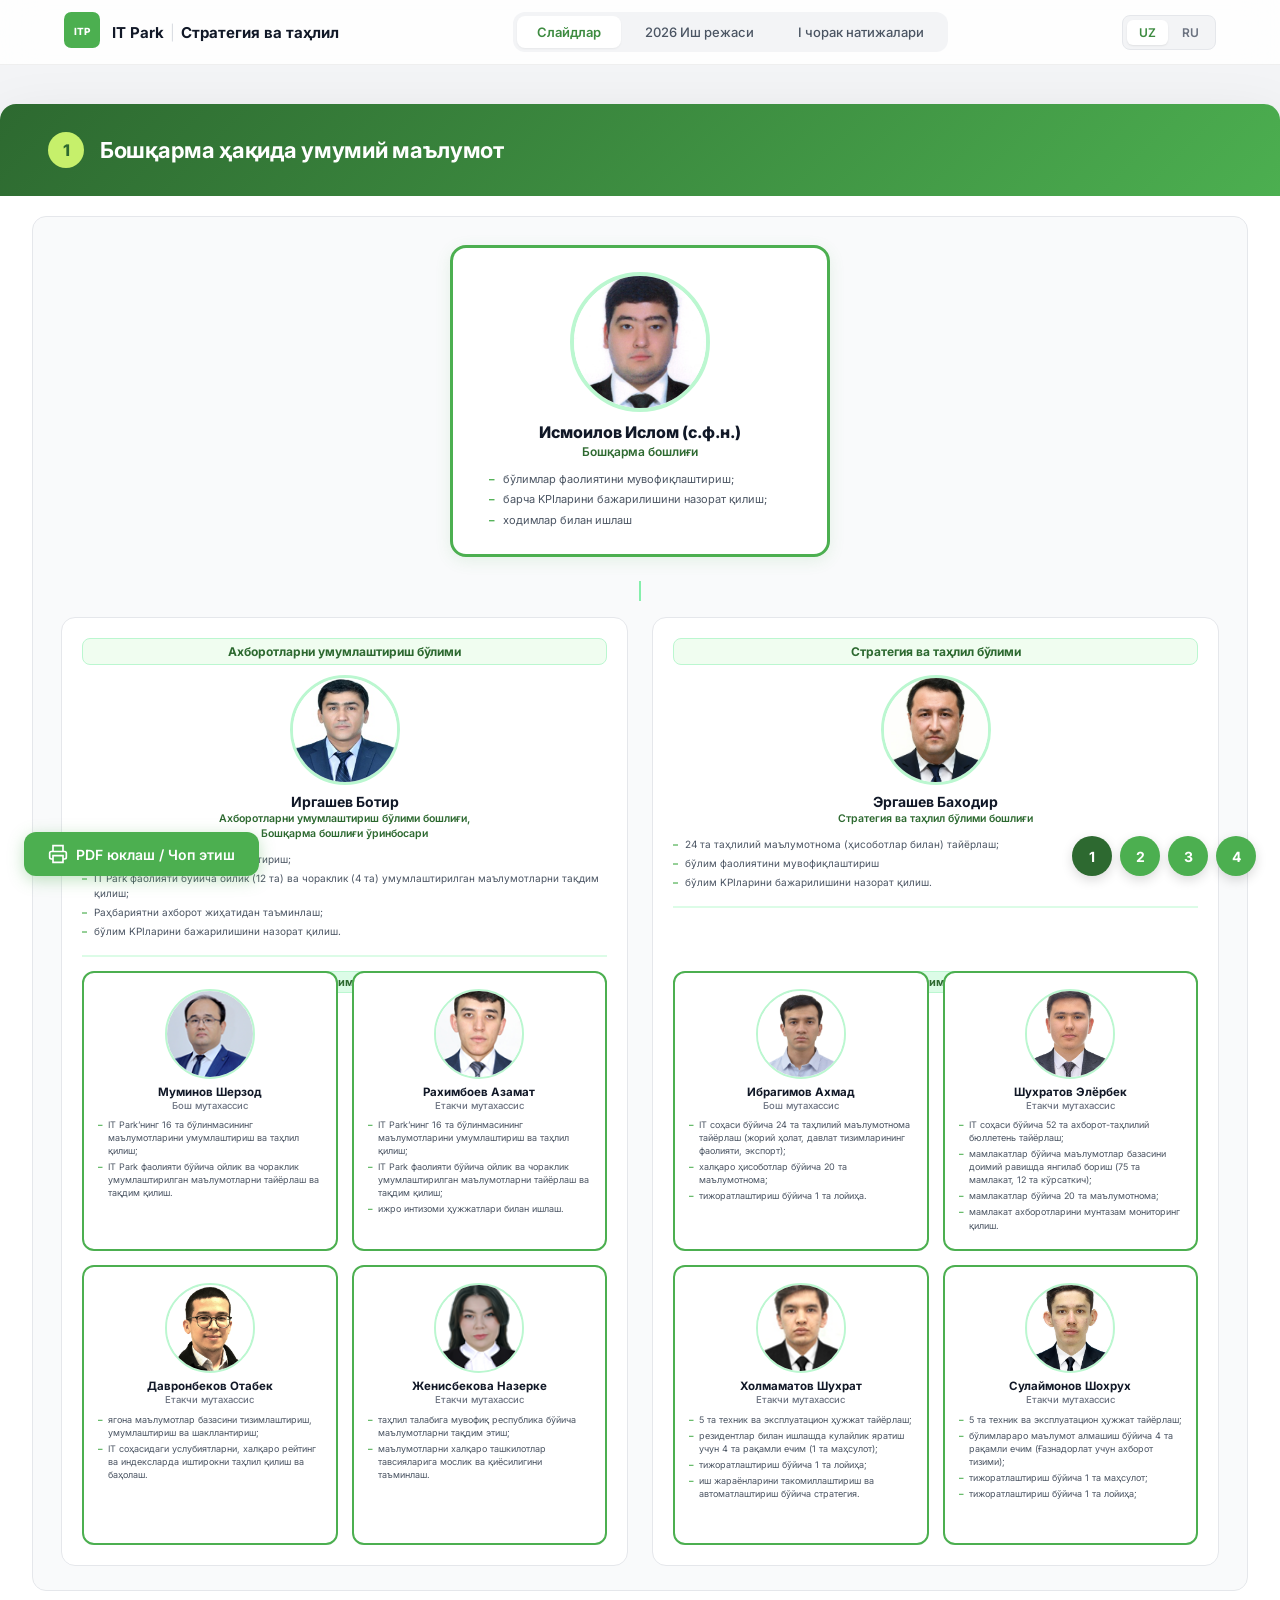
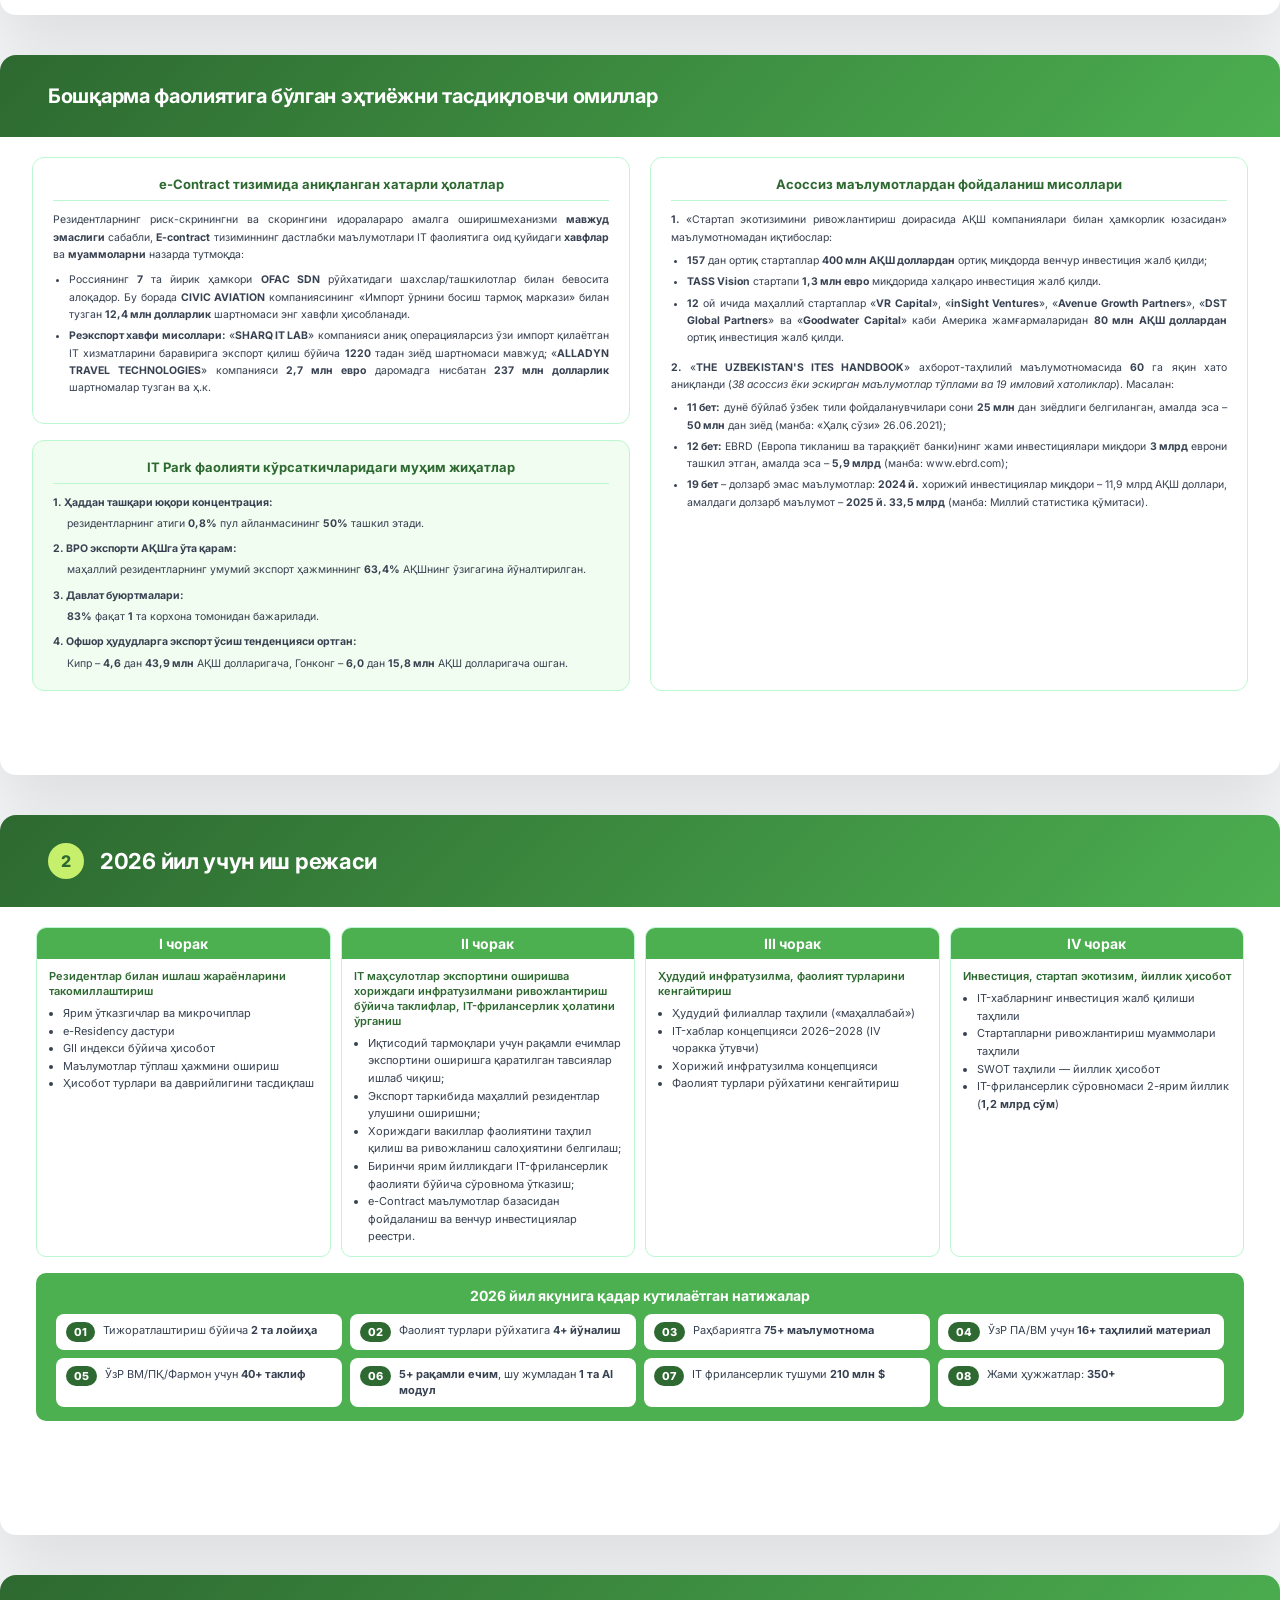
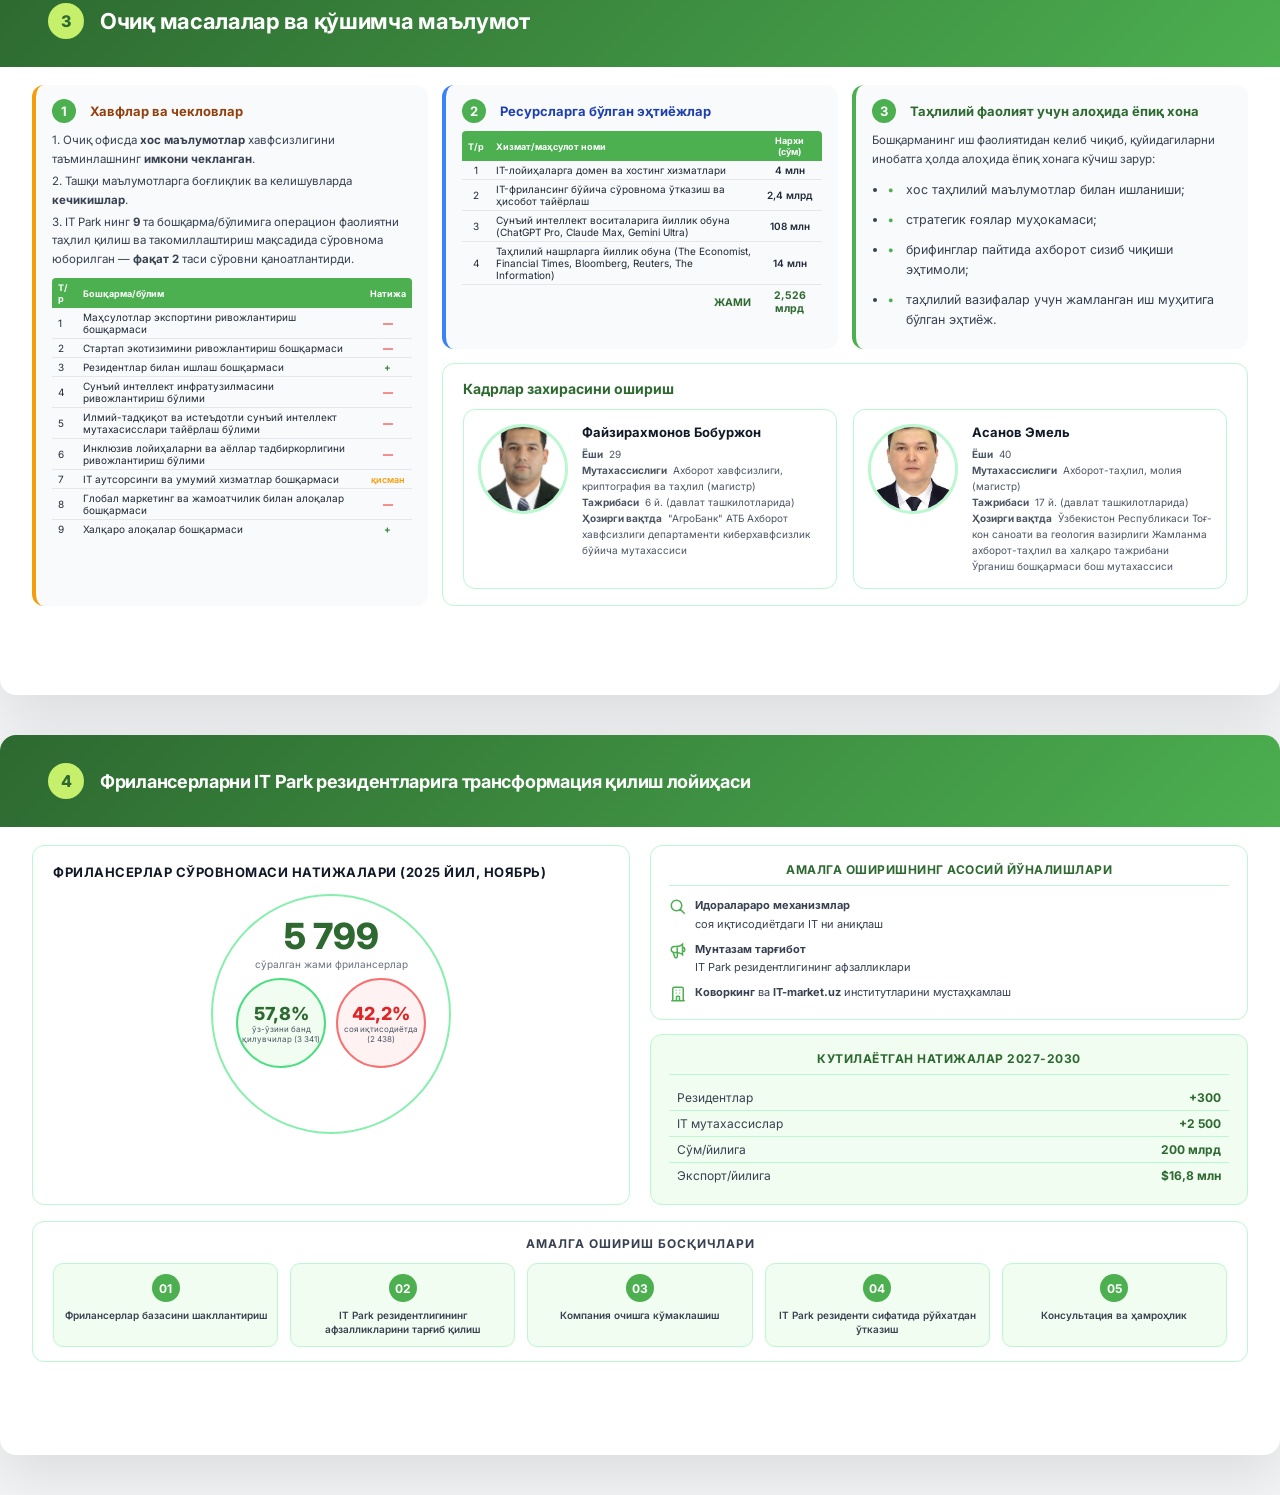
==== s7x9k2m4.html @ a95aa352 "test123" ====
<!DOCTYPE html>
<html lang="uz">
<head>
    <meta charset="UTF-8">
    <meta name="viewport" content="width=device-width, initial-scale=1.0">
    <title>Ахборотларни умумлаштириш ва таҳлил бошқармаси — Презентация 2026</title>
    <link rel="preconnect" href="https://fonts.googleapis.com">
    <link rel="preconnect" href="https://fonts.gstatic.com" crossorigin>
    <link href="https://fonts.googleapis.com/css2?family=Inter:wght@300;400;500;600;700;800;900&display=swap" rel="stylesheet">
    <style>
        *, *::before, *::after { margin: 0; padding: 0; box-sizing: border-box; }

        :root {
            --green-500: #4CAF50;
            --green-600: #3d8b40;
            --green-700: #2d6930;
            --green-50: #f0fdf0;
            --green-100: #dcfce7;
            --green-200: #bbf7d0;
            --green-300: #86efac;
            --green-400: #4ade80;
            --lime: #c6f06b;
            --white: #ffffff;
            --gray-50: #f9fafb;
            --gray-100: #f3f4f6;
            --gray-200: #e5e7eb;
            --gray-300: #d1d5db;
            --gray-400: #9ca3af;
            --gray-500: #6b7280;
            --gray-600: #4b5563;
            --gray-700: #374151;
            --gray-800: #1f2937;
            --gray-900: #111827;
        }

        /* ===== LANGUAGE TOGGLE ===== */
        body.lang-uz .lang-ru { display: none; }
        body.lang-ru .lang-uz { display: none; }

        /* ===== NAV (matching index.html) ===== */
        .nav {
            position: fixed;
            top: 0;
            left: 0;
            right: 0;
            z-index: 1000;
            background: rgba(255,255,255,0.85);
            backdrop-filter: blur(20px);
            -webkit-backdrop-filter: blur(20px);
            border-bottom: 1px solid rgba(0,0,0,0.06);
            transition: all 0.3s ease;
        }

        .nav.scrolled { box-shadow: 0 4px 6px -1px rgba(0,0,0,0.07), 0 2px 4px -2px rgba(0,0,0,0.05); }

        .nav-inner {
            max-width: 1200px;
            margin: 0 auto;
            padding: 0 24px;
            display: flex;
            align-items: center;
            justify-content: space-between;
            height: 64px;
        }

        .nav-logo {
            display: flex;
            align-items: center;
            gap: 12px;
            font-weight: 700;
            font-size: 15px;
            color: var(--gray-900);
        }

        .logo-icon svg { width: 36px; height: 36px; }

        .nav-divider {
            color: var(--gray-300);
            font-weight: 300;
            margin: 0 2px;
        }

        .nav-links {
            display: flex;
            gap: 4px;
            background: var(--gray-100);
            padding: 4px;
            border-radius: 12px;
        }

        .nav-link {
            padding: 8px 20px;
            border-radius: 8px;
            font-size: 13px;
            font-weight: 500;
            color: var(--gray-600);
            text-decoration: none;
            transition: all 0.2s ease;
            white-space: nowrap;
        }

        .nav-link:hover { color: var(--gray-900); }

        .nav-link.active {
            background: var(--white);
            color: var(--green-600);
            box-shadow: 0 1px 2px rgba(0,0,0,0.05);
            font-weight: 600;
        }

        .nav-right {
            display: flex;
            align-items: center;
            gap: 12px;
        }

        .lang-toggle {
            display: flex;
            align-items: center;
            background: var(--gray-100);
            border-radius: 8px;
            padding: 4px;
            gap: 2px;
            border: 1px solid var(--gray-200);
        }

        .lang-toggle button {
            padding: 5px 12px;
            border: none;
            border-radius: 6px;
            font-family: 'Inter', sans-serif;
            font-size: 12px;
            font-weight: 600;
            cursor: pointer;
            transition: all 0.2s ease;
            background: transparent;
            color: var(--gray-500);
        }

        .lang-toggle button.active {
            background: var(--white);
            color: var(--green-600);
            box-shadow: 0 1px 2px rgba(0,0,0,0.08);
        }

        .lang-toggle button:hover:not(.active) {
            color: var(--gray-700);
        }

        html { font-size: 16px; scroll-behavior: smooth; }

        body {
            font-family: 'Inter', -apple-system, BlinkMacSystemFont, sans-serif;
            color: var(--gray-800);
            background: var(--gray-100);
        }

        /* ===== SLIDE LAYOUT ===== */
        .slide {
            width: 1280px;
            min-height: 720px;
            margin: 40px auto;
            background: var(--white);
            border-radius: 16px;
            box-shadow: 0 20px 60px rgba(0,0,0,0.1);
            overflow: hidden;
            position: relative;
            page-break-after: always;
        }

        .slide-header {
            background: linear-gradient(135deg, var(--green-700) 0%, var(--green-500) 100%);
            padding: 28px 48px;
            display: flex;
            align-items: center;
            justify-content: space-between;
        }

        .slide-header h1 {
            color: var(--white);
            font-size: 22px;
            font-weight: 700;
            letter-spacing: -0.3px;
        }

        .slide-header .slide-badge {
            background: rgba(255,255,255,0.2);
            color: var(--white);
            padding: 6px 16px;
            border-radius: 20px;
            font-size: 13px;
            font-weight: 600;
        }

        .slide-header .slide-number {
            background: var(--lime);
            color: var(--green-700);
            width: 36px;
            height: 36px;
            border-radius: 50%;
            display: flex;
            align-items: center;
            justify-content: center;
            font-weight: 800;
            font-size: 16px;
            margin-right: 16px;
            flex-shrink: 0;
        }

        .slide-header-left {
            display: flex;
            align-items: center;
        }

        .slide-body {
            padding: 32px 48px 40px;
        }

        /* ===== SLIDE 1: ORG CHART (LIGHT BACKGROUND) ===== */
        .org-chart {
            background: var(--gray-50);
            border-radius: 14px;
            padding: 28px 28px 24px;
            border: 1px solid var(--gray-200);
        }

        .org-title {
            text-align: center;
            margin-bottom: 20px;
        }

        .org-title h2 {
            color: var(--gray-800);
            font-size: 18px;
            font-weight: 700;
            margin-bottom: 4px;
        }

        .org-title p {
            color: var(--gray-400);
            font-size: 12px;
        }

        /* Head card (top level - Исмоилов) */
        .org-head-wrapper {
            display: flex;
            justify-content: center;
            margin-bottom: 24px;
        }

        .org-card-head {
            background: var(--white);
            border: 3px solid var(--green-500);
            border-radius: 16px;
            padding: 24px 36px;
            text-align: center;
            min-width: 380px;
            box-shadow: 0 4px 16px rgba(76,175,80,0.12);
        }

        .org-card-head .org-photo {
            width: 140px;
            height: 140px;
            border-radius: 50%;
            object-fit: cover;
            border: 4px solid var(--green-200);
            margin: 0 auto 10px;
            display: block;
        }

        .org-card-head .org-name {
            font-size: 16px;
            font-weight: 800;
            color: var(--gray-900);
            margin-bottom: 2px;
        }

        .org-card-head .org-role {
            font-size: 12px;
            color: var(--green-700);
            font-weight: 600;
            margin-bottom: 8px;
            line-height: 1.4;
        }

        .org-card-head .org-duties {
            list-style: none;
            padding: 0;
            text-align: left;
        }

        .org-card-head .org-duties li {
            font-size: 11px;
            color: var(--gray-600);
            padding: 2px 0 2px 14px;
            position: relative;
            line-height: 1.5;
        }

        .org-card-head .org-duties li::before {
            content: '\2013';
            position: absolute;
            left: 0;
            color: var(--green-500);
            font-weight: 700;
        }

        /* Connector line from head to divisions */
        .org-connector {
            display: flex;
            justify-content: center;
            margin-bottom: 16px;
        }

        .org-connector-line {
            width: 2px;
            height: 20px;
            background: var(--green-300);
        }

        /* Division columns */
        .org-divisions {
            display: grid;
            grid-template-columns: 1fr 1fr;
            grid-template-rows: auto auto auto;
            column-gap: 24px;
            row-gap: 0;
        }

        .org-division {
            background: var(--white);
            border-radius: 14px;
            padding: 20px;
            border: 1px solid var(--gray-200);
            grid-row: 1 / 4;
            display: grid;
            grid-template-rows: subgrid;
            align-items: start;
        }

        /* Division head card */
        .org-div-head {
            text-align: center;
            padding-bottom: 14px;
            margin-bottom: 14px;
            border-bottom: 2px solid var(--green-100);
        }

        .org-div-head .org-photo {
            width: 110px;
            height: 110px;
            border-radius: 50%;
            object-fit: cover;
            border: 3px solid var(--green-200);
            margin: 0 auto 8px;
            display: block;
        }

        .org-div-head .org-name {
            font-size: 14px;
            font-weight: 700;
            color: var(--gray-900);
            margin-bottom: 2px;
        }

        .org-div-head .org-role {
            font-size: 10.5px;
            color: var(--green-700);
            font-weight: 600;
            margin-bottom: 8px;
            line-height: 1.4;
        }

        .org-div-head .org-duties {
            list-style: none;
            padding: 0;
            text-align: left;
        }

        .org-div-head .org-duties li {
            font-size: 10px;
            color: var(--gray-600);
            padding: 2px 0 2px 12px;
            position: relative;
            line-height: 1.5;
        }

        .org-div-head .org-duties li::before {
            content: '\2013';
            position: absolute;
            left: 0;
            color: var(--green-500);
            font-weight: 700;
        }

        /* Section divider */
        .org-section-divider {
            display: flex;
            align-items: center;
            gap: 12px;
            margin-bottom: 12px;
        }

        .org-section-divider .line {
            flex: 1;
            height: 1px;
            background: var(--gray-300);
        }

        .org-section-divider span {
            color: var(--green-700);
            font-size: 11px;
            font-weight: 700;
            white-space: nowrap;
            background: var(--green-100);
            padding: 3px 12px;
            border-radius: 6px;
            border: 1px solid var(--green-200);
        }

        /* Staff grid (2x2 under each division head) */
        .org-staff-grid {
            display: grid;
            grid-template-columns: 1fr 1fr;
            grid-auto-rows: 1fr;
            gap: 14px;
            align-self: stretch;
        }

        .org-staff-card {
            background: var(--white);
            border: 2px solid var(--green-500);
            border-radius: 12px;
            padding: 16px 14px;
            text-align: center;
            display: flex;
            flex-direction: column;
        }

        .org-staff-card .org-photo {
            width: 90px;
            height: 90px;
            border-radius: 50%;
            object-fit: cover;
            border: 2px solid var(--green-200);
            margin: 0 auto 6px;
            display: block;
        }

        .org-staff-card .org-name {
            font-size: 11.5px;
            font-weight: 700;
            color: var(--gray-900);
            margin-bottom: 1px;
        }

        .org-staff-card .org-role {
            font-size: 9.5px;
            color: var(--gray-500);
            font-weight: 500;
            margin-bottom: 6px;
        }

        .org-staff-card .org-duties {
            list-style: none;
            padding: 0;
            text-align: left;
        }

        .org-staff-card .org-duties li {
            font-size: 9px;
            color: var(--gray-600);
            padding: 1.5px 0 1.5px 10px;
            position: relative;
            line-height: 1.45;
        }

        .org-staff-card .org-duties li::before {
            content: '\2013';
            position: absolute;
            left: 0;
            color: var(--green-500);
            font-weight: 700;
        }

        /* ===== SLIDE 2: KPI ===== */
        .kpi-section-title {
            font-size: 13px;
            font-weight: 700;
            color: var(--green-700);
            text-transform: uppercase;
            letter-spacing: 0.8px;
            margin-bottom: 12px;
            padding-bottom: 6px;
            border-bottom: 2px solid var(--green-100);
        }

        .kpi-grid {
            display: grid;
            grid-template-columns: 1fr 1fr;
            gap: 16px;
            margin-bottom: 24px;
        }

        .kpi-card {
            background: var(--gray-50);
            border-radius: 10px;
            padding: 14px 18px;
            border: 1px solid var(--gray-200);
        }

        .kpi-card h4 {
            font-size: 12.5px;
            font-weight: 600;
            color: var(--gray-800);
            margin-bottom: 4px;
        }

        .kpi-card .kpi-target {
            font-size: 11.5px;
            color: var(--gray-500);
            margin-bottom: 8px;
        }

        .kpi-progress {
            display: flex;
            align-items: center;
            gap: 8px;
        }

        .kpi-bar {
            flex: 1;
            height: 6px;
            background: var(--gray-200);
            border-radius: 3px;
            overflow: hidden;
        }

        .kpi-bar-fill {
            height: 100%;
            border-radius: 3px;
            transition: width 0.6s ease;
        }

        .kpi-bar-fill.green { background: var(--green-500); }
        .kpi-bar-fill.yellow { background: #f59e0b; }
        .kpi-bar-fill.red { background: #ef4444; }

        .kpi-percent {
            font-size: 12px;
            font-weight: 700;
            min-width: 36px;
            text-align: right;
        }

        .kpi-percent.green { color: var(--green-600); }
        .kpi-percent.yellow { color: #d97706; }

        /* Projects table */
        .projects-table {
            width: 100%;
            border-collapse: collapse;
            font-size: 12px;
            margin-bottom: 24px;
        }

        .projects-table th {
            background: var(--green-500);
            color: white;
            padding: 8px 12px;
            text-align: left;
            font-weight: 600;
            font-size: 11px;
        }

        .projects-table th:first-child { border-radius: 8px 0 0 0; }
        .projects-table th:last-child { border-radius: 0 8px 0 0; }

        .projects-table td {
            padding: 8px 12px;
            border-bottom: 1px solid var(--gray-200);
            color: var(--gray-700);
            font-size: 11.5px;
        }

        .projects-table tr:nth-child(even) td {
            background: var(--gray-50);
        }

        .status-badge {
            display: inline-block;
            padding: 2px 8px;
            border-radius: 10px;
            font-size: 10px;
            font-weight: 600;
        }

        .status-badge.done { background: var(--green-100); color: var(--green-700); }
        .status-badge.progress { background: #fef3c7; color: #92400e; }
        .status-badge.planned { background: var(--gray-100); color: var(--gray-500); }

        .q1-results-grid {
            display: grid;
            grid-template-columns: 1fr 1fr;
            gap: 12px;
            margin-bottom: 20px;
        }

        .q1-result-item {
            display: flex;
            align-items: center;
            gap: 10px;
            padding: 8px 14px;
            background: var(--gray-50);
            border-radius: 8px;
            border: 1px solid var(--gray-200);
        }

        .q1-result-item .q1-num {
            font-size: 20px;
            font-weight: 800;
            color: var(--green-600);
            min-width: 40px;
        }

        .q1-result-item .q1-text {
            font-size: 11.5px;
            color: var(--gray-600);
            line-height: 1.4;
        }

        /* ===== SLIDE 3: OPEN QUESTIONS ===== */
        .issues-grid {
            display: grid;
            grid-template-columns: 1fr;
            gap: 16px;
        }

        .issue-section {
            background: var(--gray-50);
            border-radius: 12px;
            padding: 18px 22px;
            border-left: 4px solid;
        }

        .issue-section.questions { border-left-color: var(--green-500); }
        .issue-section.risks { border-left-color: #f59e0b; }
        .issue-section.needs { border-left-color: #3b82f6; }

        .issue-section h3 {
            font-size: 14px;
            font-weight: 700;
            margin-bottom: 10px;
            display: flex;
            align-items: center;
            gap: 8px;
        }

        .issue-section.questions h3 { color: var(--green-700); }
        .issue-section.risks h3 { color: #92400e; }
        .issue-section.needs h3 { color: #1e40af; }

        .issue-section ul {
            list-style: none;
            padding: 0;
        }

        .issue-section ul li {
            font-size: 12.5px;
            color: var(--gray-700);
            padding: 5px 0 5px 18px;
            position: relative;
            line-height: 1.6;
        }

        .issue-section.questions ul li::before {
            content: '\2022';
            position: absolute;
            left: 0;
            font-weight: 800;
            color: var(--green-500);
        }

        .issue-section.risks ul li::before {
            content: '!';
            position: absolute;
            left: 2px;
            font-weight: 800;
            color: #f59e0b;
        }

        .issue-section.needs ul li::before {
            content: '+';
            position: absolute;
            left: 0;
            font-weight: 800;
            color: #3b82f6;
            font-size: 14px;
        }

        .budget-breakdown {
            margin-top: 4px;
            padding-left: 12px;
            font-size: 11px;
            color: var(--gray-500);
            line-height: 1.7;
        }

        /* Print / PDF button */
        .print-btn {
            position: fixed;
            bottom: 24px;
            left: 24px;
            display: flex;
            align-items: center;
            gap: 8px;
            background: var(--green-500);
            color: white;
            border: none;
            padding: 12px 24px;
            border-radius: 12px;
            font-family: 'Inter', sans-serif;
            font-size: 14px;
            font-weight: 600;
            cursor: pointer;
            box-shadow: 0 4px 16px rgba(76,175,80,0.35);
            transition: all 0.2s;
            z-index: 100;
        }

        .print-btn:hover {
            background: var(--green-600);
            transform: translateY(-2px);
            box-shadow: 0 6px 20px rgba(76,175,80,0.4);
        }

        .print-btn svg { flex-shrink: 0; }

        /* Nav between slides */
        .slides-nav {
            position: fixed;
            bottom: 24px;
            right: 24px;
            display: flex;
            gap: 8px;
            z-index: 100;
        }

        .slides-nav a {
            width: 40px;
            height: 40px;
            background: var(--green-500);
            color: white;
            border-radius: 50%;
            display: flex;
            align-items: center;
            justify-content: center;
            text-decoration: none;
            font-weight: 700;
            font-size: 14px;
            box-shadow: 0 4px 12px rgba(0,0,0,0.15);
            transition: transform 0.2s;
        }

        .slides-nav a:hover { transform: scale(1.1); }
        .slides-nav a.active { background: var(--green-700); }

        /* Print styles */
        @media print {
            body {
                background: white;
                margin: 0;
                padding: 0;
            }

            .slide {
                box-shadow: none;
                margin: 0;
                padding: 0;
                border-radius: 0;
                page-break-after: always;
                page-break-inside: avoid;
                width: 297mm;
                min-height: 209mm;
                overflow: hidden;
            }

            .slide:last-child {
                page-break-after: auto;
            }

            .slide-header {
                padding: 20px 36px;
                -webkit-print-color-adjust: exact;
                print-color-adjust: exact;
            }

            .slide-body {
                padding: 24px 36px 28px;
            }

            .slides-nav,
            .print-btn,
            .nav,
            .lang-toggle,
            div[style*="height:64px"] {
                display: none !important;
            }

            .org-chart, .org-card-head, .org-div-head, .org-staff-card,
            .kpi-card, .kpi-bar-fill,
            .issue-section, .q1-result-item,
            .status-badge, .projects-table th,
            .projects-table tr:nth-child(even) td,
            .org-section-divider span, .org-division {
                -webkit-print-color-adjust: exact;
                print-color-adjust: exact;
            }

            .org-card-head .org-photo,
            .org-div-head .org-photo,
            .org-staff-card .org-photo {
                -webkit-print-color-adjust: exact;
                print-color-adjust: exact;
            }
        }

        @page {
            size: A4 landscape;
            margin: 0;
        }
    </style>
</head>
<body class="lang-uz">


<!-- Navigation (same as index.html) -->
<nav class="nav" id="nav">
    <div class="nav-inner">
        <div class="nav-logo">
            <div class="logo-icon">
                <svg viewBox="0 0 40 40" fill="none">
                    <rect width="40" height="40" rx="8" fill="#4CAF50"/>
                    <text x="50%" y="55%" dominant-baseline="middle" text-anchor="middle" fill="white" font-size="11" font-weight="800" font-family="Inter, sans-serif">ITP</text>
                </svg>
            </div>
            <span>IT Park <span class="nav-divider">|</span> <span class="lang-uz">Стратегия ва таҳлил</span><span class="lang-ru">Стратегия и анализ</span></span>
        </div>
        <div class="nav-links">
            <a href="slides.html" class="nav-link active"><span class="lang-uz">Слайдлар</span><span class="lang-ru">Слайды</span></a>
            <a href="index.html#plan" class="nav-link"><span class="lang-uz">2026 Иш режаси</span><span class="lang-ru">2026 Рабочий план</span></a>
            <a href="index.html#q1" class="nav-link"><span class="lang-uz">I чорак натижалари</span><span class="lang-ru">Итоги I квартала</span></a>
        </div>
        <div class="nav-right">
            <div class="lang-toggle">
                <button id="lang-uz-btn" class="active" onclick="setLang('uz')">UZ</button>
                <button id="lang-ru-btn" onclick="setLang('ru')">RU</button>
            </div>
        </div>
    </div>
</nav>

<div style="height:64px;"></div>

<!-- Print / Download PDF Button -->
<button class="print-btn" onclick="window.print()">
    <svg width="20" height="20" viewBox="0 0 24 24" fill="none" stroke="currentColor" stroke-width="2"><path d="M6 9V2h12v7M6 18H4a2 2 0 01-2-2v-5a2 2 0 012-2h16a2 2 0 012 2v5a2 2 0 01-2 2h-2M6 14h12v8H6z"/></svg>
    <span class="lang-uz">PDF юклаш / Чоп этиш</span><span class="lang-ru">Скачать PDF / Печать</span>
</button>

<!-- Slide Navigation -->
<div class="slides-nav">
    <a href="#slide1" class="active">1</a>
    <a href="#slide2">2</a>
    <a href="#slide3">3</a>
    <a href="#slide4">4</a>
</div>

<!-- ================================================================ -->
<!-- SLIDE 1: ORG CHART -->
<!-- ================================================================ -->
<div class="slide" id="slide1">
    <div class="slide-header">
        <div class="slide-header-left">
            <div class="slide-number">1</div>
            <h1><span class="lang-uz">Бошқарма ҳақида умумий маълумот</span><span class="lang-ru">Общая информация о департаменте</span></h1>
        </div>
    </div>

    <div class="slide-body" style="padding: 20px 32px 24px;">
        <div class="org-chart">
            <!-- TOP LEVEL: Исмоилов Ислом -->
            <div class="org-head-wrapper">
                <div class="org-card-head">
                    <img src="sources/islam.png" alt="Исмоилов Ислом" class="org-photo">
                    <div class="org-name"><span class="lang-uz">Исмоилов Ислом (с.ф.н.)</span><span class="lang-ru">Исмоилов Ислом (к.п.н.)</span></div>
                    <div class="org-role"><span class="lang-uz">Бошқарма бошлиғи</span><span class="lang-ru">Начальник Управления</span></div>
                    <ul class="org-duties">
                        <li><span class="lang-uz">бўлимлар фаолиятини мувофиқлаштириш;</span><span class="lang-ru">координация деятельности отделов;</span></li>
                        <li><span class="lang-uz">барча KPIларини бажарилишини назорат қилиш;</span><span class="lang-ru">контроль за исполнением всех KPI;</span></li>
                        <li><span class="lang-uz">ходимлар билан ишлаш</span><span class="lang-ru">работа с сотрудниками</span></li>
                    </ul>
                </div>
            </div>

            <!-- Connector line -->
            <div class="org-connector">
                <div class="org-connector-line"></div>
            </div>

            <!-- Two divisions side by side -->
            <div class="org-divisions">
                <!-- LEFT: Отдел свода информации -->
                <div class="org-division">
                    <div style="text-align: center; font-size: 12px; font-weight: 700; color: var(--green-700); background: var(--green-50); border: 1px solid var(--green-200); border-radius: 8px; padding: 5px 10px; margin-bottom: 10px;">
                        <span class="lang-uz">Ахборотларни умумлаштириш бўлими</span>
                        <span class="lang-ru">Отдел свода информации</span>
                    </div>
                    <!-- Division head: Ботир -->
                    <div class="org-div-head">
                        <img src="sources/botir.png" alt="Иргашев Ботир" class="org-photo">
                        <div class="org-name">Иргашев Ботир</div>
                        <div class="org-role"><span class="lang-uz">Ахборотларни умумлаштириш бўлими бошлиғи,<br>Бошқарма бошлиғи ўринбосари</span><span class="lang-ru">Начальник отдела свода информации,<br>зам. начальника Управления</span></div>
                        <ul class="org-duties">
                            <li><span class="lang-uz">бўлим фаолиятини мувофиқлаштириш;</span><span class="lang-ru">координация деятельности отдела;</span></li>
                            <li><span class="lang-uz">IT Park фаолияти бўйича ойлик (12 та) ва чораклик (4 та) умумлаштирилган маълумотларни тақдим қилиш;</span><span class="lang-ru">представление ежемесячной (12) и квартальной (4) сводной информации по деятельности IT Park;</span></li>
                            <li><span class="lang-uz">Раҳбариятни ахборот жиҳатидан таъминлаш;</span><span class="lang-ru">информационное сопровождение руководства;</span></li>
                            <li><span class="lang-uz">бўлим KPIларини бажарилишини назорат қилиш.</span><span class="lang-ru">контроль за исполнением KPI отдела.</span></li>
                        </ul>
                    </div>

                    <div class="org-section-divider">
                        <div class="line"></div>
                        <span><span class="lang-uz">Ходимлар</span><span class="lang-ru">Сотрудники</span></span>
                        <div class="line"></div>
                    </div>

                    <div class="org-staff-grid">
                        <div class="org-staff-card">
                            <img src="sources/sherzod.png" alt="Муминов Шерзод" class="org-photo">
                            <div class="org-name">Муминов Шерзод</div>
                            <div class="org-role"><span class="lang-uz">Бош мутахассис</span><span class="lang-ru">Главный специалист</span></div>
                            <ul class="org-duties">
                                <li><span class="lang-uz">IT Park’нинг 16 та бўлинмасининг маълумотларини умумлаштириш ва таҳлил қилиш;</span><span class="lang-ru">свод данных от 16 подразделений IT Park</span></li>
                                <li><span class="lang-uz">IT Park фаолияти бўйича ойлик ва чораклик умумлаштирилган маълумотларни тайёрлаш ва тақдим қилиш.</span><span class="lang-ru">ежемесячные и квартальные сводные отчёты</span></li>
                            </ul>
                        </div>
                        <div class="org-staff-card">
                            <img src="sources/azamat.png" alt="Рахимбоев Азамат" class="org-photo">
                            <div class="org-name">Рахимбоев Азамат</div>
                            <div class="org-role"><span class="lang-uz">Етакчи мутахассис</span><span class="lang-ru">Ведущий специалист</span></div>
                            <ul class="org-duties">
                                <li><span class="lang-uz">IT Park’нинг 16 та бўлинмасининг маълумотларини умумлаштириш ва таҳлил қилиш;</span><span class="lang-ru">свод данных от 16 подразделений IT Park</span></li>
                                <li><span class="lang-uz">IT Park фаолияти бўйича ойлик ва чораклик умумлаштирилган маълумотларни тайёрлаш ва тақдим қилиш;</span><span class="lang-ru">ежемесячные и квартальные сводные отчёты;</span></li>
                                <li><span class="lang-uz">ижро интизоми ҳужжатлари билан ишлаш.</span><span class="lang-ru">работа с документами исполнительной дисциплины.</span></li>
                            </ul>
                        </div>
                        <div class="org-staff-card">
                            <img src="sources/otabek.JPG" alt="Давронбеков Отабек" class="org-photo">
                            <div class="org-name">Давронбеков Отабек</div>
                            <div class="org-role"><span class="lang-uz">Етакчи мутахассис</span><span class="lang-ru">Ведущий специалист</span></div>
                            <ul class="org-duties">
                                <li><span class="lang-uz">ягона маълумотлар базасини тизимлаштириш, умумлаштириш ва шакллантириш;</span><span class="lang-ru">единый банк данных: систематизация и формирование</span></li>
                                <li><span class="lang-uz">IT соҳасидаги услубиятларни, халқаро рейтинг ва индексларда иштирокни таҳлил қилиш ва баҳолаш.</span><span class="lang-ru">международные рейтинги и индексы</span></li>
                            </ul>
                        </div>
                        <div class="org-staff-card">
                            <img src="sources/nazerke.png" alt="Женисбекова Назерке" class="org-photo">
                            <div class="org-name">Женисбекова Назерке</div>
                            <div class="org-role"><span class="lang-uz">Етакчи мутахассис</span><span class="lang-ru">Ведущий специалист</span></div>
                            <ul class="org-duties">
                                <li><span class="lang-uz">таҳлил талабига мувофиқ республика бўйича маълумотларни тақдим этиш;</span><span class="lang-ru">подборка информации РУз по требованиям анализа</span></li>
                                <li><span class="lang-uz">маълумотларни халқаро ташкилотлар тавсияларига мослик ва қиёсилигини таъминлаш.</span><span class="lang-ru">данные рекомендациям международных организаций</span></li>
                            </ul>
                        </div>
                    </div>
                </div>

                <!-- RIGHT: Отдел стратегии и анализа -->
                <div class="org-division">
                    <div style="text-align: center; font-size: 12px; font-weight: 700; color: var(--green-700); background: var(--green-50); border: 1px solid var(--green-200); border-radius: 8px; padding: 5px 10px; margin-bottom: 10px;">
                        <span class="lang-uz">Стратегия ва таҳлил бўлими</span>
                        <span class="lang-ru">Отдел стратегии и анализа</span>
                    </div>
                    <!-- Division head: Баходир -->
                    <div class="org-div-head">
                        <img src="sources/baxodir.png" alt="Эргашев Баходир" class="org-photo">
                        <div class="org-name">Эргашев Баходир</div>
                        <div class="org-role"><span class="lang-uz">Стратегия ва таҳлил бўлими бошлиғи</span><span class="lang-ru">Начальник отдела стратегии и анализа</span></div>
                        <ul class="org-duties">
                            <li><span class="lang-uz">24 та таҳлилий маълумотнома (ҳисоботлар билан) тайёрлаш;</span><span class="lang-ru">24 аналитических записки (с отчётами) подготовка</span></li>
                            <li><span class="lang-uz">бўлим фаолиятини мувофиқлаштириш</span><span class="lang-ru">координация деятельности отдела</span></li>
                            <li><span class="lang-uz">бўлим KPIларини бажарилишини назорат қилиш.</span><span class="lang-ru">контроль за исполнением KPI отдела.</span></li>
                        </ul>
                    </div>

                    <div class="org-section-divider">
                        <div class="line"></div>
                        <span><span class="lang-uz">Ходимлар</span><span class="lang-ru">Сотрудники</span></span>
                        <div class="line"></div>
                    </div>

                    <div class="org-staff-grid">
                        <div class="org-staff-card">
                            <img src="sources/axmad.JPG" alt="Ибрагимов Ахмад" class="org-photo">
                            <div class="org-name">Ибрагимов Ахмад</div>
                            <div class="org-role"><span class="lang-uz">Бош мутахассис</span><span class="lang-ru">Главный специалист</span></div>
                            <ul class="org-duties">
                                <li><span class="lang-uz">IT соҳаси бўйича 24 та таҳлилий маълумотнома тайёрлаш (жорий ҳолат, давлат тизимларининг фаолияти, экспорт);</span><span class="lang-ru">24 ИАЗ по IT (текущее состояние, деятельность гос. сектора, экспорт)</span></li>
                                <li><span class="lang-uz">халқаро ҳисоботлар бўйича 20 та маълумотнома;</span><span class="lang-ru">20 справок по межд. отчетам</span></li>
                                <li><span class="lang-uz">тижоратлаштириш бўйича 1 та лойиҳа.</span><span class="lang-ru">1 проект по коммерциализации</span></li>
                            </ul>
                        </div>
                        <div class="org-staff-card">
                            <img src="sources/elyor.JPG" alt="Шухратов Элёрбек" class="org-photo">
                            <div class="org-name">Шухратов Элёрбек</div>
                            <div class="org-role"><span class="lang-uz">Етакчи мутахассис</span><span class="lang-ru">Ведущий специалист</span></div>
                            <ul class="org-duties">
                                <li><span class="lang-uz">IT соҳаси бўйича 52 та ахборот-таҳлилий бюллетень тайёрлаш;</span><span class="lang-ru">52 подборки новостей, анализ IT сектора (бюллетень)</span></li>
                                <li><span class="lang-uz">мамлакатлар бўйича маълумотлар базасини доимий равишда янгилаб бориш (75 та мамлакат, 12 та кўрсаткич);</span><span class="lang-ru">обновление базы страновой информации (12 инд. по 75 странам)</span></li>
                                <li><span class="lang-uz">мамлакатлар бўйича 20 та маълумотнома;</span><span class="lang-ru">20 страновых справок;</span></li>
                                <li><span class="lang-uz">мамлакат ахборотларини мунтазам мониторинг қилиш.</span><span class="lang-ru">регулярный мониторинг информации по странам.</span></li>
                            </ul>
                        </div>
                        <div class="org-staff-card">
                            <img src="sources/shuxrat.png" alt="Холмаматов Шухрат" class="org-photo">
                            <div class="org-name">Холмаматов Шухрат</div>
                            <div class="org-role"><span class="lang-uz">Етакчи мутахассис</span><span class="lang-ru">Ведущий специалист</span></div>
                            <ul class="org-duties">
                                <li><span class="lang-uz">5 та техник ва эксплуатацион ҳужжат тайёрлаш;</span><span class="lang-ru">5 технических и эксплуатационных документаций</span></li>
                                <li><span class="lang-uz">резидентлар билан ишлашда кулайлик яратиш учун 4 та рақамли ечим (1 та маҳсулот);</span><span class="lang-ru">4 цифровых решения для работы с резидентами</span></li>
                                <li><span class="lang-uz">тижоратлаштириш бўйича 1 та лойиҳа;</span><span class="lang-ru">1 проект по коммерциализации;</span></li>
                                <li><span class="lang-uz">иш жараёнларини такомиллаштириш ва автоматлаштириш бўйича стратегия.</span><span class="lang-ru">стратегия цифровизации и оптимизации</span></li>
                            </ul>
                        </div>
                        <div class="org-staff-card">
                            <img src="sources/shoxrux.jpg" alt="Сулаймонов Шохрух" class="org-photo">
                            <div class="org-name">Сулаймонов Шохрух</div>
                            <div class="org-role"><span class="lang-uz">Етакчи мутахассис</span><span class="lang-ru">Ведущий специалист</span></div>
                            <ul class="org-duties">
                                <li><span class="lang-uz">5 та техник ва эксплуатацион ҳужжат тайёрлаш;</span><span class="lang-ru">5 технических и эксплуатационных документаций</span></li>
                                <li><span class="lang-uz">бўлимлараро маълумот алмашиш бўйича 4 та рақамли ечим (Ғазнадорлат учун ахборот тизими);</span><span class="lang-ru">4 цифровых решения по обмену информацией между отделами</span></li>
                                <li><span class="lang-uz">тижоратлаштириш бўйича 1 та маҳсулот;</span><span class="lang-ru">1 продукт по коммерциализации;</span></li>
                                <li><span class="lang-uz">тижоратлаштириш бўйича 1 та лойиҳа;</span><span class="lang-ru">1 проект по коммерциализации;</span></li>
                            </ul>
                        </div>
                    </div>
                </div>
            </div>
        </div>
    </div>
</div>

<!-- ================================================================ -->
<!-- SLIDE 1B: БОШҚАРМА ФАОЛИЯТИГА БЎЛГАН ЭҲТИЁЖНИ ТАСДИҚЛОВЧИ ОМИЛЛАР -->
<!-- ================================================================ -->
<div class="slide" id="slide1b">
    <div class="slide-header">
        <div class="slide-header-left">
            <h1 style="font-size: 20px; line-height: 1.3;"><span class="lang-uz">Бошқарма фаолиятига бўлган эҳтиёжни тасдиқловчи омиллар</span><span class="lang-ru">Факторы, подтверждающие необходимость деятельности Управления</span></h1>
        </div>
    </div>

    <div class="slide-body" style="padding: 20px 32px 24px;">
        <div style="display: grid; grid-template-columns: 1fr 1fr; gap: 20px; height: 100%;">

            <!-- LEFT COLUMN -->
            <div style="display: flex; flex-direction: column; gap: 16px;">

                <!-- e-Contract section -->
                <div style="background: var(--white); border: 1.5px solid var(--green-200); border-radius: 12px; padding: 18px 20px; flex: 1;">
                    <div style="font-size: 13px; font-weight: 700; color: var(--green-700); text-align: center; margin-bottom: 10px; padding-bottom: 8px; border-bottom: 1.5px solid var(--green-200);">
                        <span class="lang-uz">e-Contract тизимида аниқланган хатарли ҳолатлар</span>
                        <span class="lang-ru">Выявленные риски в системе e-Contract</span>
                    </div>
                    <div style="font-size: 10.5px; color: var(--gray-700); line-height: 1.65; text-align: justify;">
                        <p style="margin-bottom: 8px;">
                            <span class="lang-uz">Резидентларнинг риск-скринингни ва скорингини идоралараро амалга оширишмеханизми <strong>мавжуд эмаслиги</strong> сабабли, <strong>E-contract</strong> тизиминнинг дастлабки маълумотлари IT фаолиятига оид қуйидаги <strong>хавфлар</strong> ва <strong>муаммоларни</strong> назарда тутмоқда:</span>
                            <span class="lang-ru">Из-за отсутствия механизма межведомственного риск-скрининга и скоринга резидентов, первичные данные системы <strong>E-contract</strong> выявляют следующие <strong>риски</strong> и <strong>проблемы</strong>:</span>
                        </p>
                        <ul style="list-style: disc; padding-left: 16px; margin-bottom: 8px;">
                            <li style="margin-bottom: 4px;">
                                <span class="lang-uz">Россиянинг <strong>7</strong> та йирик ҳамкори <strong>OFAC SDN</strong> рўйхатидаги шахслар/ташкилотлар билан бевосита алоқадор. Бу борада <strong>CIVIC AVIATION</strong> компаниясининг «Импорт ўрнини босиш тармоқ маркази» билан тузган <strong>12,4 млн долларлик</strong> шартномаси энг хавфли ҳисобланади.</span>
                                <span class="lang-ru">7 крупных партнёров России напрямую связаны с лицами/организациями из списка <strong>OFAC SDN</strong>. Контракт <strong>CIVIC AVIATION</strong> на <strong>$12,4 млн</strong> является наиболее рискованным.</span>
                            </li>
                            <li>
                                <span class="lang-uz"><strong>Реэкспорт хавфи мисоллари:</strong> «<strong>SHARQ IT LAB</strong>» компанияси аниқ операцияларсиз ўзи импорт қилаётган IT хизматларини баравирига экспорт қилиш бўйича <strong>1220</strong> тадан зиёд шартномаси мавжуд; «<strong>ALLADYN TRAVEL TECHNOLOGIES</strong>» компанияси <strong>2,7 млн евро</strong> даромадга нисбатан <strong>237 млн долларлик</strong> шартномалар тузган ва ҳ.к.</span>
                                <span class="lang-ru"><strong>Примеры реэкспортных рисков:</strong> «<strong>SHARQ IT LAB</strong>» имеет более <strong>1220</strong> контрактов; «<strong>ALLADYN TRAVEL TECHNOLOGIES</strong>» заключила контракты на <strong>$237 млн</strong> при выручке <strong>€2,7 млн</strong>.</span>
                            </li>
                        </ul>
                    </div>
                </div>

                <!-- IT Park фаолияти кўрсаткичлари section -->
                <div style="background: var(--green-50); border: 1.5px solid var(--green-200); border-radius: 12px; padding: 18px 20px;">
                    <div style="font-size: 13px; font-weight: 700; color: var(--green-700); text-align: center; margin-bottom: 10px; padding-bottom: 8px; border-bottom: 1.5px solid var(--green-200);">
                        <span class="lang-uz">IT Park фаолияти кўрсаткичларидаги муҳим жиҳатлар</span>
                        <span class="lang-ru">Важные аспекты показателей деятельности IT Park</span>
                    </div>
                    <div style="font-size: 10.5px; color: var(--gray-700); line-height: 1.65;">
                        <p style="margin-bottom: 4px;"><span class="lang-uz"><strong>1. Ҳаддан ташқари юқори концентрация:</strong></span><span class="lang-ru"><strong>1. Чрезмерная концентрация:</strong></span></p>
                        <p style="margin-bottom: 8px; padding-left: 14px;"><span class="lang-uz">резидентларнинг атиги <strong>0,8%</strong> пул айланмасининг <strong>50%</strong> ташкил этади.</span><span class="lang-ru">всего <strong>0,8%</strong> резидентов составляют <strong>50%</strong> оборота.</span></p>

                        <p style="margin-bottom: 4px;"><span class="lang-uz"><strong>2. ВРО экспорти АҚШга ўта қарам:</strong></span><span class="lang-ru"><strong>2. Экспорт ВРО чрезмерно зависим от США:</strong></span></p>
                        <p style="margin-bottom: 8px; padding-left: 14px;"><span class="lang-uz">маҳаллий резидентларнинг умумий экспорт ҳажминнинг <strong>63,4%</strong> АҚШнинг ўзигагина йўналтирилган.</span><span class="lang-ru"><strong>63,4%</strong> общего экспорта направлено только в США.</span></p>

                        <p style="margin-bottom: 4px;"><span class="lang-uz"><strong>3. Давлат буюртмалари:</strong></span><span class="lang-ru"><strong>3. Госзаказы:</strong></span></p>
                        <p style="margin-bottom: 8px; padding-left: 14px;"><span class="lang-uz"><strong>83%</strong> фақат <strong>1</strong> та корхона томонидан бажарилади.</span><span class="lang-ru"><strong>83%</strong> выполняется только <strong>1</strong> предприятием.</span></p>

                        <p style="margin-bottom: 4px;"><span class="lang-uz"><strong>4. Офшор ҳудудларга экспорт ўсиш тенденцияси ортган:</strong></span><span class="lang-ru"><strong>4. Рост экспорта в офшорные зоны:</strong></span></p>
                        <p style="padding-left: 14px;"><span class="lang-uz">Кипр – <strong>4,6</strong> дан <strong>43,9 млн</strong> АҚШ долларигача, Гонконг – <strong>6,0</strong> дан <strong>15,8 млн</strong> АҚШ долларигача ошган.</span><span class="lang-ru">Кипр — с <strong>4,6</strong> до <strong>$43,9 млн</strong>, Гонконг — с <strong>6,0</strong> до <strong>$15,8 млн</strong>.</span></p>
                    </div>
                </div>
            </div>

            <!-- RIGHT COLUMN -->
            <div style="background: var(--white); border: 1.5px solid var(--green-200); border-radius: 12px; padding: 18px 20px;">
                <div style="font-size: 13px; font-weight: 700; color: var(--green-700); text-align: center; margin-bottom: 10px; padding-bottom: 8px; border-bottom: 1.5px solid var(--green-200);">
                    <span class="lang-uz">Асоссиз маълумотлардан фойдаланиш мисоллари</span>
                    <span class="lang-ru">Примеры использования необоснованных данных</span>
                </div>
                <div style="font-size: 10.5px; color: var(--gray-700); line-height: 1.65; text-align: justify;">

                    <p style="margin-bottom: 6px;"><strong>1.</strong> <span class="lang-uz">«Стартап экотизимини ривожлантириш доирасида АҚШ компаниялари билан ҳамкорлик юзасидан» маълумотномадан иқтибослар:</span><span class="lang-ru">Цитаты из справки «О сотрудничестве с компаниями США в рамках развития стартап-экосистемы»:</span></p>
                    <ul style="list-style: disc; padding-left: 16px; margin-bottom: 12px;">
                        <li style="margin-bottom: 4px;"><span class="lang-uz"><strong>157</strong> дан ортиқ стартаплар <strong>400 млн АҚШ доллардан</strong> ортиқ миқдорда венчур инвестиция жалб қилди;</span><span class="lang-ru">более <strong>157</strong> стартапов привлекли более <strong>$400 млн</strong> венчурных инвестиций;</span></li>
                        <li style="margin-bottom: 4px;"><span class="lang-uz"><strong>TASS Vision</strong> стартапи <strong>1,3 млн евро</strong> миқдорида халқаро инвестиция жалб қилди.</span><span class="lang-ru">стартап <strong>TASS Vision</strong> привлёк <strong>€1,3 млн</strong> международных инвестиций.</span></li>
                        <li><span class="lang-uz"><strong>12</strong> ой ичида маҳаллий стартаплар «<strong>VR Capital</strong>», «<strong>inSight Ventures</strong>», «<strong>Avenue Growth Partners</strong>», «<strong>DST Global Partners</strong>» ва «<strong>Goodwater Capital</strong>» каби Америка жамғармаларидан <strong>80 млн АҚШ доллардан</strong> ортиқ инвестиция жалб қилди.</span><span class="lang-ru">За <strong>12</strong> месяцев стартапы привлекли более <strong>$80 млн</strong> от американских фондов.</span></li>
                    </ul>

                    <p style="margin-bottom: 6px;"><strong>2.</strong> <span class="lang-uz">«<strong>THE UZBEKISTAN'S ITES HANDBOOK</strong>» ахборот-таҳлилий маълумотномасида <strong>60</strong> га яқин хато аниқланди (<em>38 асоссиз ёки эскирган маълумотлар тўплами ва 19 имловий хатоликлар</em>). Масалан:</span><span class="lang-ru">В справке «<strong>THE UZBEKISTAN'S ITES HANDBOOK</strong>» выявлено около <strong>60</strong> ошибок (<em>38 необоснованных или устаревших данных и 19 орфографических ошибок</em>). Например:</span></p>
                    <ul style="list-style: disc; padding-left: 16px;">
                        <li style="margin-bottom: 4px;"><span class="lang-uz"><strong>11 бет:</strong> дунё бўйлаб ўзбек тили фойдаланувчилари сони <strong>25 млн</strong> дан зиёдлиги белгиланган, амалда эса – <strong>50 млн</strong> дан зиёд (манба: «Ҳалқ сўзи» 26.06.2021);</span><span class="lang-ru"><strong>стр. 11:</strong> указано <strong>25 млн</strong> пользователей узбекского языка, фактически — более <strong>50 млн</strong>;</span></li>
                        <li style="margin-bottom: 4px;"><span class="lang-uz"><strong>12 бет:</strong> EBRD (Европа тикланиш ва тараққиёт банки)нинг жами инвестициялари миқдори <strong>3 млрд</strong> еврони ташкил этган, амалда эса – <strong>5,9 млрд</strong> (манба: www.ebrd.com);</span><span class="lang-ru"><strong>стр. 12:</strong> указано <strong>€3 млрд</strong> инвестиций EBRD, фактически — <strong>€5,9 млрд</strong>;</span></li>
                        <li><span class="lang-uz"><strong>19 бет</strong> – долзарб эмас маълумотлар: <strong>2024 й.</strong> хорижий инвестициялар миқдори – 11,9 млрд АҚШ доллари, амалдаги долзарб маълумот – <strong>2025 й. 33,5 млрд</strong> (манба: Миллий статистика қўмитаси).</span><span class="lang-ru"><strong>стр. 19</strong> — устаревшие данные: ПИИ в <strong>2024 г.</strong> — $11,9 млрд, актуальные данные — <strong>$33,5 млрд в 2025 г.</strong> (источник: Национальный комитет статистики).</span></li>
                    </ul>
                </div>
            </div>
        </div>
    </div>
</div>

<!-- ================================================================ -->
<!-- SLIDE 2: 2026 ЙИЛ ИШ РЕЖАСИ -->
<!-- ================================================================ -->
<div class="slide" id="slide2">
    <div class="slide-header">
        <div class="slide-header-left">
            <div class="slide-number">2</div>
            <h1><span class="lang-uz">2026 йил учун иш режаси</span><span class="lang-ru">Рабочий план на 2026 год</span></h1>
        </div>
    </div>

    <div class="slide-body" style="padding: 20px 36px 24px;">

        <!-- QUARTERLY PLAN: 4 columns -->
        <div style="display: grid; grid-template-columns: repeat(4, 1fr); gap: 10px; margin-bottom: 16px;">
            <!-- Q1 -->
            <div style="border: 1.5px solid var(--green-200); border-radius: 10px; overflow: hidden;">
                <div style="background: var(--green-500); color: white; text-align: center; padding: 7px 10px; font-size: 14px; font-weight: 700;">
                    <span class="lang-uz">I чорак</span><span class="lang-ru">I квартал</span>
                </div>
                <div style="padding: 10px 12px; font-size: 11.5px; color: var(--gray-700); line-height: 1.6;">
                    <div style="font-size: 11px; font-weight: 600; color: var(--green-700); margin-bottom: 6px; line-height: 1.35;">
                        <span class="lang-uz">Резидентлар билан ишлаш жараёнларини такомиллаштириш</span>
                        <span class="lang-ru">Совершенствование процессов работы с резидентами</span>
                    </div>
                    <ul style="list-style: disc; padding-left: 14px; font-size: 11px;">
                        <li><span class="lang-uz">Ярим ўтказгичлар ва микрочиплар</span><span class="lang-ru">Полупроводники и микрочипы</span></li>
                        <li><span class="lang-uz">e-Residency дастури</span><span class="lang-ru">Программа e-Residency</span></li>
                        <li><span class="lang-uz">GII индекси бўйича ҳисобот</span><span class="lang-ru">Отчёт по индексу GII</span></li>
                        <li><span class="lang-uz">Маълумотлар тўплаш ҳажмини ошириш</span><span class="lang-ru">Увеличение объёма сбора данных</span></li>
                        <li><span class="lang-uz">Ҳисобот турлари ва даврийлигини тасдиқлаш</span><span class="lang-ru">Утверждение типов и периодичности отчётов</span></li>
                    </ul>
                </div>
            </div>
            <!-- Q2 -->
            <div style="border: 1.5px solid var(--green-200); border-radius: 10px; overflow: hidden;">
                <div style="background: var(--green-500); color: white; text-align: center; padding: 7px 10px; font-size: 14px; font-weight: 700;">
                    <span class="lang-uz">II чорак</span><span class="lang-ru">II квартал</span>
                </div>
                <div style="padding: 10px 12px; font-size: 11.5px; color: var(--gray-700); line-height: 1.6;">
                    <div style="font-size: 11px; font-weight: 600; color: var(--green-700); margin-bottom: 6px; line-height: 1.35;">
                        <span class="lang-uz">IT маҳсулотлар экспортини оширишва хориждаги инфратузилмани ривожлантириш бўйича таклифлар, IT-фрилансерлик ҳолатини ўрганиш</span>
                        <span class="lang-ru">Предложения по увеличению экспорта IT-продуктов и развитию зарубежной инфраструктуры, изучение IT-фриланса</span>
                    </div>
                    <ul style="list-style: disc; padding-left: 14px; font-size: 11px;">
                        <li><span class="lang-uz">Иқтисодий тармоқлари учун рақамли ечимлар экспортини оширишга қаратилган тавсиялар ишлаб чиқиш;</span><span class="lang-ru">Разработка рекомендаций по увеличению экспорта цифровых решений для экономических отраслей;</span></li>
                        <li><span class="lang-uz">Экспорт таркибида маҳаллий резидентлар улушини оширишни;</span><span class="lang-ru">Увеличение доли местных резидентов в экспорте;</span></li>
                        <li><span class="lang-uz">Хориждаги вакиллар фаолиятини таҳлил қилиш ва ривожланиш салоҳиятини белгилаш;</span><span class="lang-ru">Анализ деятельности зарубежных представителей и определение потенциала развития;</span></li>
                        <li><span class="lang-uz">Биринчи ярим йилликдаги IT-фрилансерлик фаолияти бўйича сўровнома ўтказиш;</span><span class="lang-ru">Проведение опроса по IT-фрилансингу за первое полугодие;</span></li>
                        <li><span class="lang-uz">e-Contract маълумотлар базасидан фойдаланиш ва венчур инвестициялар реестри.</span><span class="lang-ru">Использование базы данных e-Contract и реестр венчурных инвестиций.</span></li>
                    </ul>
                </div>
            </div>
            <!-- Q3 -->
            <div style="border: 1.5px solid var(--green-200); border-radius: 10px; overflow: hidden;">
                <div style="background: var(--green-500); color: white; text-align: center; padding: 7px 10px; font-size: 14px; font-weight: 700;">
                    <span class="lang-uz">III чорак</span><span class="lang-ru">III квартал</span>
                </div>
                <div style="padding: 10px 12px; font-size: 11.5px; color: var(--gray-700); line-height: 1.6;">
                    <div style="font-size: 11px; font-weight: 600; color: var(--green-700); margin-bottom: 6px; line-height: 1.35;">
                        <span class="lang-uz">Ҳудудий инфратузилма, фаолият турларини кенгайтириш</span>
                        <span class="lang-ru">Региональная инфраструктура, расширение видов деятельности</span>
                    </div>
                    <ul style="list-style: disc; padding-left: 14px; font-size: 11px;">
                        <li><span class="lang-uz">Ҳудудий филиаллар таҳлили («маҳаллабай»)</span><span class="lang-ru">Анализ региональных филиалов («махаллабай»)</span></li>
                        <li><span class="lang-uz">IT-хаблар концепцияси 2026–2028 (IV чоракка ўтувчи)</span><span class="lang-ru">Концепция IT-хабов 2026–2028 (переходящий в IV кв.)</span></li>
                        <li><span class="lang-uz">Хорижий инфратузилма концепцияси</span><span class="lang-ru">Концепция зарубежной инфраструктуры</span></li>
                        <li><span class="lang-uz">Фаолият турлари рўйхатини кенгайтириш</span><span class="lang-ru">Расширение перечня видов деятельности</span></li>
                    </ul>
                </div>
            </div>
            <!-- Q4 -->
            <div style="border: 1.5px solid var(--green-200); border-radius: 10px; overflow: hidden;">
                <div style="background: var(--green-500); color: white; text-align: center; padding: 7px 10px; font-size: 14px; font-weight: 700;">
                    <span class="lang-uz">IV чорак</span><span class="lang-ru">IV квартал</span>
                </div>
                <div style="padding: 10px 12px; font-size: 11.5px; color: var(--gray-700); line-height: 1.6;">
                    <div style="font-size: 11px; font-weight: 600; color: var(--green-700); margin-bottom: 6px; line-height: 1.35;">
                        <span class="lang-uz">Инвестиция, стартап экотизим, йиллик ҳисобот</span>
                        <span class="lang-ru">Инвестиции, стартап-экосистема, годовой отчёт</span>
                    </div>
                    <ul style="list-style: disc; padding-left: 14px; font-size: 11px;">
                        <li><span class="lang-uz">IT-хабларнинг инвестиция жалб қилиши таҳлили</span><span class="lang-ru">Анализ привлечения инвестиций IT-хабами</span></li>
                        <li><span class="lang-uz">Стартапларни ривожлантириш муаммолари таҳлили</span><span class="lang-ru">Анализ проблем развития стартапов</span></li>
                        <li><span class="lang-uz">SWOT таҳлили — йиллик ҳисобот</span><span class="lang-ru">SWOT-анализ — годовой отчёт</span></li>
                        <li><span class="lang-uz">IT-фрилансерлик сўровномаси 2-ярим йиллик (<strong>1,2 млрд сўм</strong>)</span><span class="lang-ru">Опрос по IT-фрилансингу 2-е полугодие (<strong>1,2 млрд сум</strong>)</span></li>
                    </ul>
                </div>
            </div>
        </div>

        <!-- EXPECTED RESULTS -->
        <div style="background: var(--green-500); border-radius: 10px; padding: 14px 20px;">
            <div style="font-size: 14px; font-weight: 700; color: white; text-align: center; margin-bottom: 10px;">
                <span class="lang-uz">2026 йил якунига қадар кутилаётган натижалар</span>
                <span class="lang-ru">Ожидаемые результаты к концу 2026 года</span>
            </div>
            <div style="display: grid; grid-template-columns: repeat(4, 1fr); gap: 8px;">
                <div style="background: white; border-radius: 8px; padding: 8px 10px; display: flex; align-items: flex-start; gap: 8px;">
                    <span style="background: var(--green-700); color: white; font-size: 11px; font-weight: 800; padding: 3px 8px; border-radius: 10px; flex-shrink: 0;">01</span>
                    <span style="font-size: 11px; color: var(--gray-700); line-height: 1.5;">
                        <span class="lang-uz">Тижоратлаштириш бўйича <strong>2 та лойиҳа</strong></span>
                        <span class="lang-ru">Коммерциализация: <strong>2 проекта</strong></span>
                    </span>
                </div>
                <div style="background: white; border-radius: 8px; padding: 8px 10px; display: flex; align-items: flex-start; gap: 8px;">
                    <span style="background: var(--green-700); color: white; font-size: 11px; font-weight: 800; padding: 3px 8px; border-radius: 10px; flex-shrink: 0;">02</span>
                    <span style="font-size: 11px; color: var(--gray-700); line-height: 1.5;">
                        <span class="lang-uz">Фаолият турлари рўйхатига <strong>4+ йўналиш</strong></span>
                        <span class="lang-ru">В перечень видов деятельности <strong>4+ направления</strong></span>
                    </span>
                </div>
                <div style="background: white; border-radius: 8px; padding: 8px 10px; display: flex; align-items: flex-start; gap: 8px;">
                    <span style="background: var(--green-700); color: white; font-size: 11px; font-weight: 800; padding: 3px 8px; border-radius: 10px; flex-shrink: 0;">03</span>
                    <span style="font-size: 11px; color: var(--gray-700); line-height: 1.5;">
                        <span class="lang-uz">Раҳбариятга <strong>75+ маълумотнома</strong></span>
                        <span class="lang-ru">Руководству <strong>75+ справок</strong></span>
                    </span>
                </div>
                <div style="background: white; border-radius: 8px; padding: 8px 10px; display: flex; align-items: flex-start; gap: 8px;">
                    <span style="background: var(--green-700); color: white; font-size: 11px; font-weight: 800; padding: 3px 8px; border-radius: 10px; flex-shrink: 0;">04</span>
                    <span style="font-size: 11px; color: var(--gray-700); line-height: 1.5;">
                        <span class="lang-uz">ЎзР ПА/ВМ учун <strong>16+ таҳлилий материал</strong></span>
                        <span class="lang-ru">Для ПА/КМ РУз <strong>16+ аналитических материалов</strong></span>
                    </span>
                </div>
                <div style="background: white; border-radius: 8px; padding: 8px 10px; display: flex; align-items: flex-start; gap: 8px;">
                    <span style="background: var(--green-700); color: white; font-size: 11px; font-weight: 800; padding: 3px 8px; border-radius: 10px; flex-shrink: 0;">05</span>
                    <span style="font-size: 11px; color: var(--gray-700); line-height: 1.5;">
                        <span class="lang-uz">ЎзР ВМ/ПҚ/Фармон учун <strong>40+ таклиф</strong></span>
                        <span class="lang-ru">Для КМ/ПП/Указов РУз <strong>40+ предложений</strong></span>
                    </span>
                </div>
                <div style="background: white; border-radius: 8px; padding: 8px 10px; display: flex; align-items: flex-start; gap: 8px;">
                    <span style="background: var(--green-700); color: white; font-size: 11px; font-weight: 800; padding: 3px 8px; border-radius: 10px; flex-shrink: 0;">06</span>
                    <span style="font-size: 11px; color: var(--gray-700); line-height: 1.5;">
                        <span class="lang-uz"><strong>5+ рақамли ечим</strong>, шу жумладан <strong>1 та AI модул</strong></span>
                        <span class="lang-ru"><strong>5+ цифровых решений</strong>, включая <strong>1 AI-модуль</strong></span>
                    </span>
                </div>
                <div style="background: white; border-radius: 8px; padding: 8px 10px; display: flex; align-items: flex-start; gap: 8px;">
                    <span style="background: var(--green-700); color: white; font-size: 11px; font-weight: 800; padding: 3px 8px; border-radius: 10px; flex-shrink: 0;">07</span>
                    <span style="font-size: 11px; color: var(--gray-700); line-height: 1.5;">
                        <span class="lang-uz">IT фрилансерлик тушуми <strong>210 млн $</strong></span>
                        <span class="lang-ru">Выручка IT-фриланса <strong>210 млн $</strong></span>
                    </span>
                </div>
                <div style="background: white; border-radius: 8px; padding: 8px 10px; display: flex; align-items: flex-start; gap: 8px;">
                    <span style="background: var(--green-700); color: white; font-size: 11px; font-weight: 800; padding: 3px 8px; border-radius: 10px; flex-shrink: 0;">08</span>
                    <span style="font-size: 11px; color: var(--gray-700); line-height: 1.5;">
                        <span class="lang-uz">Жами ҳужжатлар: <strong>350+</strong></span>
                        <span class="lang-ru">Всего документов: <strong>350+</strong></span>
                    </span>
                </div>
            </div>
        </div>

    </div>
</div>

<!-- ================================================================ -->
<!-- SLIDE 3: ОТКРЫТЫЕ ВОПРОСЫ -->
<!-- ================================================================ -->
<div class="slide" id="slide3">
    <div class="slide-header">
        <div class="slide-header-left">
            <div class="slide-number">3</div>
            <h1><span class="lang-uz">Очиқ масалалар ва қўшимча маълумот</span><span class="lang-ru">Открытые вопросы и дополнительная информация</span></h1>
        </div>
    </div>

    <div class="slide-body" style="padding: 18px 32px 24px;">
        <div style="display: grid; grid-template-columns: 1fr 1fr 1fr; grid-template-rows: auto 1fr; gap: 14px;">

            <!-- COL 1: Хавфлар ва чекловлар (spans both rows) -->
            <div class="issue-section risks" style="padding: 14px 16px; grid-row: 1 / 3;">
                <h3 style="font-size: 13px; margin-bottom: 8px;">
                    <span style="display: inline-flex; align-items: center; justify-content: center; width: 24px; height: 24px; background: var(--green-500); color: white; border-radius: 50%; font-size: 13px; font-weight: 700; margin-right: 6px;">1</span>
                    <span class="lang-uz">Хавфлар ва чекловлар</span><span class="lang-ru">Риски и ограничения</span>
                </h3>
                <div style="font-size: 11.5px; color: var(--gray-700); line-height: 1.6; margin-bottom: 10px;">
                    <p style="margin-bottom: 4px;">
                        <span class="lang-uz">1. Очиқ офисда <strong>хос маълумотлар</strong> хавфсизлигини таъминлашнинг <strong>имкони чекланган</strong>.</span>
                        <span class="lang-ru">1. В open-space <strong>ограничены</strong> возможности обеспечения безопасности <strong>конфиденциальных данных</strong>.</span>
                    </p>
                    <p style="margin-bottom: 4px;">
                        <span class="lang-uz">2. Ташқи маълумотларга боғлиқлик ва келишувларда <strong>кечикишлар</strong>.</span>
                        <span class="lang-ru">2. Зависимость от внешних данных и <strong>задержки</strong> в согласованиях.</span>
                    </p>
                    <p style="margin-bottom: 8px;">
                        <span class="lang-uz">3. IT Park нинг <strong>9</strong> та бошқарма/бўлимига операцион фаолиятни таҳлил қилиш ва такомиллаштириш мақсадида сўровнома юборилган — <strong>фақат 2</strong> таси сўровни қаноатлантирди.</span>
                        <span class="lang-ru">3. Из <strong>9</strong> департаментов IT Park была направлена анкета для анализа и совершенствования операционной деятельности — только <strong>2</strong> ответили удовлетворительно.</span>
                    </p>
                </div>
                <!-- Questionnaire table -->
                <table style="width: 100%; border-collapse: collapse; font-size: 10px;">
                    <thead>
                        <tr>
                            <th style="background: var(--green-500); color: white; padding: 4px 6px; text-align: left; font-size: 9px; border-radius: 4px 0 0 0;"><span class="lang-uz">Т/р</span><span class="lang-ru">&#8470;</span></th>
                            <th style="background: var(--green-500); color: white; padding: 4px 6px; text-align: left; font-size: 9px;"><span class="lang-uz">Бошқарма/бўлим</span><span class="lang-ru">Департамент / Отдел</span></th>
                            <th style="background: var(--green-500); color: white; padding: 4px 6px; text-align: center; font-size: 9px; border-radius: 0 4px 0 0;"><span class="lang-uz">Натижа</span><span class="lang-ru">Результат</span></th>
                        </tr>
                    </thead>
                    <tbody>
                        <tr><td style="padding: 3px 6px; border-bottom: 1px solid var(--gray-200);">1</td><td style="padding: 3px 6px; border-bottom: 1px solid var(--gray-200);"><span class="lang-uz">Маҳсулотлар экспортини ривожлантириш бошқармаси</span><span class="lang-ru">Управление развития экспорта продуктов</span></td><td style="padding: 3px 6px; border-bottom: 1px solid var(--gray-200); text-align: center; color: #ef4444; font-weight: 700;">—</td></tr>
                        <tr style="background: var(--gray-50);"><td style="padding: 3px 6px; border-bottom: 1px solid var(--gray-200);">2</td><td style="padding: 3px 6px; border-bottom: 1px solid var(--gray-200);"><span class="lang-uz">Стартап экотизимини ривожлантириш бошқармаси</span><span class="lang-ru">Управление развития стартап-экосистемы</span></td><td style="padding: 3px 6px; border-bottom: 1px solid var(--gray-200); text-align: center; color: #ef4444; font-weight: 700;">—</td></tr>
                        <tr><td style="padding: 3px 6px; border-bottom: 1px solid var(--gray-200);">3</td><td style="padding: 3px 6px; border-bottom: 1px solid var(--gray-200);"><span class="lang-uz">Резидентлар билан ишлаш бошқармаси</span><span class="lang-ru">Управление по работе с резидентами</span></td><td style="padding: 3px 6px; border-bottom: 1px solid var(--gray-200); text-align: center; color: var(--green-600); font-weight: 700;">+</td></tr>
                        <tr style="background: var(--gray-50);"><td style="padding: 3px 6px; border-bottom: 1px solid var(--gray-200);">4</td><td style="padding: 3px 6px; border-bottom: 1px solid var(--gray-200);"><span class="lang-uz">Сунъий интеллект инфратузилмасини ривожлантириш бўлими</span><span class="lang-ru">Отдел развития инфраструктуры ИИ</span></td><td style="padding: 3px 6px; border-bottom: 1px solid var(--gray-200); text-align: center; color: #ef4444; font-weight: 700;">—</td></tr>
                        <tr><td style="padding: 3px 6px; border-bottom: 1px solid var(--gray-200);">5</td><td style="padding: 3px 6px; border-bottom: 1px solid var(--gray-200);"><span class="lang-uz">Илмий-тадқиқот ва истеъдотли сунъий интеллект мутахасисслари тайёрлаш бўлими</span><span class="lang-ru">Отдел подготовки исследователей и специалистов ИИ</span></td><td style="padding: 3px 6px; border-bottom: 1px solid var(--gray-200); text-align: center; color: #ef4444; font-weight: 700;">—</td></tr>
                        <tr style="background: var(--gray-50);"><td style="padding: 3px 6px; border-bottom: 1px solid var(--gray-200);">6</td><td style="padding: 3px 6px; border-bottom: 1px solid var(--gray-200);"><span class="lang-uz">Инклюзив лойиҳаларни ва аёллар тадбиркорлигини ривожлантириш бўлими</span><span class="lang-ru">Отдел инклюзивных проектов и женского предпринимательства</span></td><td style="padding: 3px 6px; border-bottom: 1px solid var(--gray-200); text-align: center; color: #ef4444; font-weight: 700;">—</td></tr>
                        <tr><td style="padding: 3px 6px; border-bottom: 1px solid var(--gray-200);">7</td><td style="padding: 3px 6px; border-bottom: 1px solid var(--gray-200);"><span class="lang-uz">IT аутсорсинги ва умумий хизматлар бошқармаси</span><span class="lang-ru">Управление IT-аутсорсинга и общих услуг</span></td><td style="padding: 3px 6px; border-bottom: 1px solid var(--gray-200); text-align: center; color: #f59e0b; font-weight: 600; font-size: 9px;"><span class="lang-uz">қисман</span><span class="lang-ru">частично</span></td></tr>
                        <tr style="background: var(--gray-50);"><td style="padding: 3px 6px; border-bottom: 1px solid var(--gray-200);">8</td><td style="padding: 3px 6px; border-bottom: 1px solid var(--gray-200);"><span class="lang-uz">Глобал маркетинг ва жамоатчилик билан алоқалар бошқармаси</span><span class="lang-ru">Управление глобального маркетинга и PR</span></td><td style="padding: 3px 6px; border-bottom: 1px solid var(--gray-200); text-align: center; color: #ef4444; font-weight: 700;">—</td></tr>
                        <tr><td style="padding: 3px 6px;">9</td><td style="padding: 3px 6px;"><span class="lang-uz">Халқаро алоқалар бошқармаси</span><span class="lang-ru">Управление международных отношений</span></td><td style="padding: 3px 6px; text-align: center; color: var(--green-600); font-weight: 700;">+</td></tr>
                    </tbody>
                </table>
            </div>

            <!-- COL 2: Ресурслар table -->
            <div class="issue-section needs" style="padding: 14px 16px;">
                <h3 style="font-size: 13px; margin-bottom: 8px;">
                    <span style="display: inline-flex; align-items: center; justify-content: center; width: 24px; height: 24px; background: var(--green-500); color: white; border-radius: 50%; font-size: 13px; font-weight: 700; margin-right: 6px;">2</span>
                    <span class="lang-uz">Ресурсларга бўлган эҳтиёжлар</span><span class="lang-ru">Потребности в ресурсах</span>
                </h3>
                <table style="width: 100%; border-collapse: collapse; font-size: 10px; margin-bottom: 6px;">
                    <thead>
                        <tr>
                            <th style="background: var(--green-500); color: white; padding: 4px 6px; text-align: center; font-size: 9px; border-radius: 4px 0 0 0; width: 28px;"><span class="lang-uz">Т/р</span><span class="lang-ru">&#8470;</span></th>
                            <th style="background: var(--green-500); color: white; padding: 4px 6px; text-align: left; font-size: 9px;"><span class="lang-uz">Хизмат/маҳсулот номи</span><span class="lang-ru">Наименование услуги/продукта</span></th>
                            <th style="background: var(--green-500); color: white; padding: 4px 6px; text-align: center; font-size: 9px; border-radius: 0 4px 0 0; width: 65px;"><span class="lang-uz">Нархи (сўм)</span><span class="lang-ru">Стоимость (сум)</span></th>
                        </tr>
                    </thead>
                    <tbody>
                        <tr><td style="padding: 3px 6px; border-bottom: 1px solid var(--gray-200); text-align: center;">1</td><td style="padding: 3px 6px; border-bottom: 1px solid var(--gray-200);"><span class="lang-uz">IT-лойиҳаларга домен ва хостинг хизматлари</span><span class="lang-ru">Домен и хостинг для IT-проектов</span></td><td style="padding: 3px 6px; border-bottom: 1px solid var(--gray-200); text-align: center; font-weight: 600;">4 млн</td></tr>
                        <tr style="background: var(--gray-50);"><td style="padding: 3px 6px; border-bottom: 1px solid var(--gray-200); text-align: center;">2</td><td style="padding: 3px 6px; border-bottom: 1px solid var(--gray-200);"><span class="lang-uz">IT-фрилансинг бўйича сўровнома ўтказиш ва ҳисобот тайёрлаш</span><span class="lang-ru">Проведение опроса по IT-фрилансингу и подготовка отчёта</span></td><td style="padding: 3px 6px; border-bottom: 1px solid var(--gray-200); text-align: center; font-weight: 600;">2,4 млрд</td></tr>
                        <tr><td style="padding: 3px 6px; border-bottom: 1px solid var(--gray-200); text-align: center;">3</td><td style="padding: 3px 6px; border-bottom: 1px solid var(--gray-200);"><span class="lang-uz">Сунъий интеллект воситаларига йиллик обуна (ChatGPT Pro, Claude Max, Gemini Ultra)</span><span class="lang-ru">Годовая подписка на ИИ (ChatGPT Pro, Claude Max, Gemini Ultra)</span></td><td style="padding: 3px 6px; border-bottom: 1px solid var(--gray-200); text-align: center; font-weight: 600;">108 млн</td></tr>
                        <tr style="background: var(--gray-50);"><td style="padding: 3px 6px; border-bottom: 1px solid var(--gray-200); text-align: center;">4</td><td style="padding: 3px 6px; border-bottom: 1px solid var(--gray-200);"><span class="lang-uz">Таҳлилий нашрларга йиллик обуна (The Economist, Financial Times, Bloomberg, Reuters, The Information)</span><span class="lang-ru">Годовая подписка на аналитические издания (The Economist, Financial Times, Bloomberg, Reuters, The Information)</span></td><td style="padding: 3px 6px; border-bottom: 1px solid var(--gray-200); text-align: center; font-weight: 600;">14 млн</td></tr>
                    </tbody>
                    <tfoot>
                        <tr><td colspan="2" style="padding: 4px 6px; font-weight: 700; text-align: right; font-size: 10.5px; color: var(--green-700);"><span class="lang-uz">ЖАМИ</span><span class="lang-ru">ИТОГО</span></td><td style="padding: 4px 6px; text-align: center; font-weight: 700; font-size: 10.5px; color: var(--green-700);">2,526 млрд</td></tr>
                    </tfoot>
                </table>
            </div>

            <!-- COL 3: Ёпиқ хона (row 1) -->
            <div class="issue-section questions" style="padding: 14px 16px;">
                <h3 style="font-size: 13px; margin-bottom: 8px;">
                    <span style="display: inline-flex; align-items: center; justify-content: center; width: 24px; height: 24px; background: var(--green-500); color: white; border-radius: 50%; font-size: 13px; font-weight: 700; margin-right: 6px;">3</span>
                    <span class="lang-uz">Таҳлилий фаолият учун алоҳида ёпиқ хона</span>
                    <span class="lang-ru">Отдельное закрытое помещение для аналитической деятельности</span>
                </h3>
                <div style="font-size: 11.5px; color: var(--gray-700); line-height: 1.65;">
                    <p style="margin-bottom: 6px;">
                        <span class="lang-uz">Бошқарманинг иш фаолиятидан келиб чиқиб, қуйидагиларни инобатга ҳолда алоҳида ёпиқ хонага кўчиш зарур:</span>
                        <span class="lang-ru">Исходя из деятельности Управления, необходим переезд в отдельное закрытое помещение с учётом следующего:</span>
                    </p>
                    <ul style="list-style: disc; padding-left: 16px;">
                        <li><span class="lang-uz">хос таҳлилий маълумотлар билан ишланиши;</span><span class="lang-ru">работа с конфиденциальными аналитическими данными;</span></li>
                        <li><span class="lang-uz">стратегик ғоялар муҳокамаси;</span><span class="lang-ru">обсуждение стратегических идей;</span></li>
                        <li><span class="lang-uz">брифинглар пайтида ахборот сизиб чиқиши эҳтимоли;</span><span class="lang-ru">вероятность утечки информации во время брифингов;</span></li>
                        <li><span class="lang-uz">таҳлилий вазифалар учун жамланган иш муҳитига бўлган эҳтиёж.</span><span class="lang-ru">необходимость сосредоточенной рабочей среды для аналитических задач.</span></li>
                    </ul>
                </div>
            </div>

            <!-- Кадрлар захирасини ошириш (row 2, spans columns 2-3) -->
            <div class="issue-section" style="padding: 16px 20px; background: var(--white); border: 1.5px solid var(--green-200); border-radius: 12px; grid-column: 2 / 4;">
                <h3 style="font-size: 14px; margin-bottom: 12px; text-align: center; color: var(--green-700); font-weight: 700;">
                    <span class="lang-uz">Кадрлар захирасини ошириш</span>
                    <span class="lang-ru">Усиление кадрового резерва</span>
                </h3>
                <div style="display: grid; grid-template-columns: 1fr 1fr; gap: 16px;">
                    <!-- Candidate 1 -->
                    <div style="display: flex; align-items: flex-start; gap: 14px; border: 1.5px solid var(--green-200); border-radius: 12px; padding: 14px;">
                        <img src="sources/boburjon.jpg" alt="Файзирахмонов Бобуржон" style="width: 90px; height: 90px; border-radius: 50%; object-fit: cover; border: 3px solid var(--green-200); flex-shrink: 0;">
                        <div>
                            <div style="font-size: 13px; font-weight: 700; color: var(--gray-900); margin-bottom: 6px;">Файзирахмонов Бобуржон</div>
                            <div style="font-size: 10px; color: var(--gray-600); line-height: 1.6;">
                                <p><strong><span class="lang-uz">Ёши</span><span class="lang-ru">Возраст</span></strong> &nbsp;29</p>
                                <p><strong><span class="lang-uz">Мутахассислиги</span><span class="lang-ru">Специализация</span></strong> &nbsp;<span class="lang-uz">Ахборот хавфсизлиги, криптография ва таҳлил (магистр)</span><span class="lang-ru">Информационная безопасность, криптография и анализ (магистр)</span></p>
                                <p><strong><span class="lang-uz">Тажрибаси</span><span class="lang-ru">Опыт</span></strong> &nbsp;<span class="lang-uz">6 й. (давлат ташкилотларида)</span><span class="lang-ru">6 лет (в гос. организациях)</span></p>
                                <p><strong><span class="lang-uz">Ҳозирги вақтда</span><span class="lang-ru">В настоящее время</span></strong> &nbsp;<span class="lang-uz">"АгроБанк" АТБ Ахборот хавфсизлиги департаменти кибер­хавфсизлик бўйича мутахассиси</span><span class="lang-ru">Специалист по кибербезопасности департамента ИБ АКБ «АгроБанк»</span></p>
                            </div>
                        </div>
                    </div>
                    <!-- Candidate 2 -->
                    <div style="display: flex; align-items: flex-start; gap: 14px; border: 1.5px solid var(--green-200); border-radius: 12px; padding: 14px;">
                        <img src="sources/emel.png" alt="Асанов Эмель" style="width: 90px; height: 90px; border-radius: 50%; object-fit: cover; border: 3px solid var(--green-200); flex-shrink: 0;">
                        <div>
                            <div style="font-size: 13px; font-weight: 700; color: var(--gray-900); margin-bottom: 6px;">Асанов Эмель</div>
                            <div style="font-size: 10px; color: var(--gray-600); line-height: 1.6;">
                                <p><strong><span class="lang-uz">Ёши</span><span class="lang-ru">Возраст</span></strong> &nbsp;40</p>
                                <p><strong><span class="lang-uz">Мутахассислиги</span><span class="lang-ru">Специализация</span></strong> &nbsp;<span class="lang-uz">Ахборот-таҳлил, молия (магистр)</span><span class="lang-ru">Информационный анализ, финансы (магистр)</span></p>
                                <p><strong><span class="lang-uz">Тажрибаси</span><span class="lang-ru">Опыт</span></strong> &nbsp;<span class="lang-uz">17 й. (давлат ташкилотларида)</span><span class="lang-ru">17 лет (в гос. организациях)</span></p>
                                <p><strong><span class="lang-uz">Ҳозирги вақтда</span><span class="lang-ru">В настоящее время</span></strong> &nbsp;<span class="lang-uz">Ўзбекистон Республикаси Тоғ-кон саноати ва геология вазирлиги Жамланма ахборот-таҳлил ва халқаро тажрибани Ўрганиш бошқармаси бош мутахассиси</span><span class="lang-ru">Главный специалист Управления сводного информационно-аналитического и изучения международного опыта Министерства горнодобывающей промышленности и геологии РУз</span></p>
                            </div>
                        </div>
                    </div>
                </div>
            </div>

        </div>
    </div>
</div>

<!-- ================================================================ -->
<!-- SLIDE 4: ФРИЛАНСЕРЛАРНИ ТРАНСФОРМАЦИЯ ҚИЛИШ ЛОЙИҲАСИ -->
<!-- ================================================================ -->
<div class="slide" id="slide4">
    <div class="slide-header">
        <div class="slide-header-left">
            <div class="slide-number">4</div>
            <h1 style="font-size: 18px; line-height: 1.3;">
                <span class="lang-uz">Фрилансерларни IT Park резидентларига трансформация қилиш лойиҳаси</span>
                <span class="lang-ru">Проект по трансформации фрилансеров в резидентов IT Park</span>
            </h1>
        </div>
    </div>

    <div class="slide-body" style="padding: 18px 32px 24px;">
        <div style="display: grid; grid-template-columns: 1fr 1fr; gap: 20px; margin-bottom: 16px;">

            <!-- LEFT: Сўровнома натижалари -->
            <div style="background: var(--white); border: 1.5px solid var(--green-200); border-radius: 12px; padding: 18px 20px;">
                <h3 style="font-size: 13px; font-weight: 700; color: var(--gray-900); margin-bottom: 14px; text-transform: uppercase; letter-spacing: 0.5px;">
                    <span class="lang-uz">Фрилансерлар сўровномаси натижалари (2025 йил, ноябрь)</span>
                    <span class="lang-ru">Результаты опроса фрилансеров (2025 год, ноябрь)</span>
                </h3>
                <!-- Big circle with two sub-circles inside -->
                <div style="display: flex; justify-content: center;">
                    <div style="position: relative; border: 2px solid var(--green-300); border-radius: 50%; width: 240px; height: 240px; display: flex; flex-direction: column; align-items: center; justify-content: flex-start; padding-top: 18px;">
                        <span style="font-size: 36px; font-weight: 800; color: var(--green-700);">5 799</span>
                        <span style="font-size: 10px; color: var(--gray-500); margin-bottom: 8px;"><span class="lang-uz">сўралган жами фрилансерлар</span><span class="lang-ru">опрошено всего фрилансеров</span></span>
                        <div style="display: flex; gap: 10px;">
                            <div style="border: 2px solid var(--green-400); border-radius: 50%; width: 90px; height: 90px; background: var(--green-50); display: flex; align-items: center; justify-content: center; flex-direction: column;">
                                <span style="font-size: 18px; font-weight: 800; color: var(--green-700);">57,8%</span>
                                <span style="font-size: 8px; color: var(--gray-600); text-align: center;"><span class="lang-uz">ўз-ўзини банд<br>қилувчилар (3 341)</span><span class="lang-ru">самозанятые<br>(3 341 чел.)</span></span>
                            </div>
                            <div style="border: 2px solid #f87171; border-radius: 50%; width: 90px; height: 90px; background: #fef2f2; display: flex; align-items: center; justify-content: center; flex-direction: column;">
                                <span style="font-size: 18px; font-weight: 800; color: #dc2626;">42,2%</span>
                                <span style="font-size: 8px; color: var(--gray-600); text-align: center;"><span class="lang-uz">соя иқтисодиётда<br>(2 438)</span><span class="lang-ru">в тени<br>(2 438 чел.)</span></span>
                            </div>
                        </div>
                    </div>
                </div>
            </div>

            <!-- RIGHT: Асосий йўналишлар + Кутилаётган натижалар -->
            <div style="display: flex; flex-direction: column; gap: 14px;">
                <div style="background: var(--white); border: 1.5px solid var(--green-200); border-radius: 12px; padding: 16px 18px;">
                    <div style="font-size: 12px; font-weight: 700; color: var(--green-700); text-align: center; text-transform: uppercase; letter-spacing: 0.5px; margin-bottom: 10px; padding-bottom: 8px; border-bottom: 1.5px solid var(--green-200);"><span class="lang-uz">Амалга оширишнинг асосий йўналишлари</span><span class="lang-ru">Основные направления реализации</span></div>
                    <div style="font-size: 11px; color: var(--gray-700); line-height: 1.7;">
                        <div style="display: flex; align-items: flex-start; gap: 8px; margin-bottom: 6px;">
                            <svg style="width: 18px; height: 18px; flex-shrink: 0; margin-top: 2px;" viewBox="0 0 24 24" fill="none" stroke="var(--green-500)" stroke-width="2"><path d="M21 21l-6-6m2-5a7 7 0 11-14 0 7 7 0 0114 0z"/></svg>
                            <span><strong><span class="lang-uz">Идоралараро механизмлар</span><span class="lang-ru">Межведомственные механизмы</span></strong><br><span class="lang-uz">соя иқтисодиётдаги IT ни аниқлаш</span><span class="lang-ru">выявления ИТ в теневой экономике</span></span>
                        </div>
                        <div style="display: flex; align-items: flex-start; gap: 8px; margin-bottom: 6px;">
                            <svg style="width: 18px; height: 18px; flex-shrink: 0; margin-top: 2px;" viewBox="0 0 24 24" fill="none" stroke="var(--green-500)" stroke-width="2"><path d="M11 5.882V19.24a1.76 1.76 0 01-3.417.592l-2.147-6.15M18 13a3 3 0 100-6M5.436 13.683A4.001 4.001 0 017 6h1.832c4.1 0 7.625-1.234 9.168-3v14c-1.543-1.766-5.067-3-9.168-3H7a3.988 3.988 0 01-1.564-.317z"/></svg>
                            <span><strong><span class="lang-uz">Мунтазам тарғибот</span><span class="lang-ru">Регулярная пропаганда</span></strong><br><span class="lang-uz">IT Park резидентлигининг афзалликлари</span><span class="lang-ru">преимуществ резидентства IT Park</span></span>
                        </div>
                        <div style="display: flex; align-items: flex-start; gap: 8px;">
                            <svg style="width: 18px; height: 18px; flex-shrink: 0; margin-top: 2px;" viewBox="0 0 24 24" fill="none" stroke="var(--green-500)" stroke-width="2"><path d="M19 21V5a2 2 0 00-2-2H7a2 2 0 00-2 2v16m14 0h2m-2 0h-5m-9 0H3m2 0h5M9 7h1m-1 4h1m4-4h1m-1 4h1m-5 10v-5a1 1 0 011-1h2a1 1 0 011 1v5m-4 0h4"/></svg>
                            <span><strong><span class="lang-uz">Коворкинг</span><span class="lang-ru">Коворкинг</span></strong> <span class="lang-uz">ва</span><span class="lang-ru">и</span> <strong>IT-market.uz</strong> <span class="lang-uz">институтларини мустаҳкамлаш</span><span class="lang-ru">укрепить институты</span></span>
                        </div>
                    </div>
                </div>
                <div style="background: var(--green-50); border: 1.5px solid var(--green-200); border-radius: 12px; padding: 16px 18px;">
                    <div style="font-size: 12px; font-weight: 700; color: var(--green-700); text-align: center; text-transform: uppercase; letter-spacing: 0.5px; margin-bottom: 10px; padding-bottom: 8px; border-bottom: 1.5px solid var(--green-200);"><span class="lang-uz">Кутилаётган натижалар 2027-2030</span><span class="lang-ru">Ожидаемые результаты 2027-2030</span></div>
                    <table style="width: 100%; border-collapse: collapse; font-size: 12px;">
                        <tr style="border-bottom: 1px solid var(--green-200);"><td style="padding: 5px 8px; color: var(--gray-700);"><span class="lang-uz">Резидентлар</span><span class="lang-ru">Резидентов</span></td><td style="padding: 5px 8px; text-align: right; font-weight: 700; color: var(--green-700);">+300</td></tr>
                        <tr style="border-bottom: 1px solid var(--green-200);"><td style="padding: 5px 8px; color: var(--gray-700);"><span class="lang-uz">IT мутахассислар</span><span class="lang-ru">IT специалистов</span></td><td style="padding: 5px 8px; text-align: right; font-weight: 700; color: var(--green-700);">+2 500</td></tr>
                        <tr style="border-bottom: 1px solid var(--green-200);"><td style="padding: 5px 8px; color: var(--gray-700);"><span class="lang-uz">Сўм/йилига</span><span class="lang-ru">Сум/год</span></td><td style="padding: 5px 8px; text-align: right; font-weight: 700; color: var(--green-700);">200 млрд</td></tr>
                        <tr><td style="padding: 5px 8px; color: var(--gray-700);"><span class="lang-uz">Экспорт/йилига</span><span class="lang-ru">Экспорт/год</span></td><td style="padding: 5px 8px; text-align: right; font-weight: 700; color: var(--green-700);">$16,8 <span class="lang-uz">млн</span><span class="lang-ru">млн</span></td></tr>
                    </table>
                </div>
            </div>
        </div>

        <!-- BOTTOM: Амалга ошириш босқичлари -->
        <div style="background: var(--white); border: 1.5px solid var(--green-200); border-radius: 12px; padding: 14px 20px;">
            <div style="font-size: 12px; font-weight: 700; color: var(--gray-700); text-align: center; text-transform: uppercase; letter-spacing: 1px; margin-bottom: 12px;"><span class="lang-uz">Амалга ошириш босқичлари</span><span class="lang-ru">Этапы реализации</span></div>
            <div style="display: grid; grid-template-columns: repeat(5, 1fr); gap: 12px;">
                <div style="text-align: center; padding: 10px 8px; background: var(--green-50); border-radius: 10px; border: 1px solid var(--green-200);"><div style="display: inline-flex; align-items: center; justify-content: center; width: 28px; height: 28px; background: var(--green-500); color: white; border-radius: 50%; font-size: 12px; font-weight: 700; margin-bottom: 6px;">01</div><div style="font-size: 10px; color: var(--gray-700); line-height: 1.4; font-weight: 600;"><span class="lang-uz">Фрилансерлар базасини шакллантириш</span><span class="lang-ru">Формирование базы фрилансеров</span></div></div>
                <div style="text-align: center; padding: 10px 8px; background: var(--green-50); border-radius: 10px; border: 1px solid var(--green-200);"><div style="display: inline-flex; align-items: center; justify-content: center; width: 28px; height: 28px; background: var(--green-500); color: white; border-radius: 50%; font-size: 12px; font-weight: 700; margin-bottom: 6px;">02</div><div style="font-size: 10px; color: var(--gray-700); line-height: 1.4; font-weight: 600;"><span class="lang-uz">IT Park резидентлигининг афзалликларини тарғиб қилиш</span><span class="lang-ru">Продвижение преимуществ резидентства в IT Park</span></div></div>
                <div style="text-align: center; padding: 10px 8px; background: var(--green-50); border-radius: 10px; border: 1px solid var(--green-200);"><div style="display: inline-flex; align-items: center; justify-content: center; width: 28px; height: 28px; background: var(--green-500); color: white; border-radius: 50%; font-size: 12px; font-weight: 700; margin-bottom: 6px;">03</div><div style="font-size: 10px; color: var(--gray-700); line-height: 1.4; font-weight: 600;"><span class="lang-uz">Компания очишга кўмаклашиш</span><span class="lang-ru">Содействие в открытии компании</span></div></div>
                <div style="text-align: center; padding: 10px 8px; background: var(--green-50); border-radius: 10px; border: 1px solid var(--green-200);"><div style="display: inline-flex; align-items: center; justify-content: center; width: 28px; height: 28px; background: var(--green-500); color: white; border-radius: 50%; font-size: 12px; font-weight: 700; margin-bottom: 6px;">04</div><div style="font-size: 10px; color: var(--gray-700); line-height: 1.4; font-weight: 600;"><span class="lang-uz">IT Park резиденти сифатида рўйхатдан ўтказиш</span><span class="lang-ru">Регистрация в качестве резидента IT Park</span></div></div>
                <div style="text-align: center; padding: 10px 8px; background: var(--green-50); border-radius: 10px; border: 1px solid var(--green-200);"><div style="display: inline-flex; align-items: center; justify-content: center; width: 28px; height: 28px; background: var(--green-500); color: white; border-radius: 50%; font-size: 12px; font-weight: 700; margin-bottom: 6px;">05</div><div style="font-size: 10px; color: var(--gray-700); line-height: 1.4; font-weight: 600;"><span class="lang-uz">Консультация ва ҳамроҳлик</span><span class="lang-ru">Консультационное сопровождение</span></div></div>
            </div>
        </div>
    </div>
</div>

<script>
// Language toggle
function setLang(lang) {
    document.body.className = 'lang-' + lang;
    document.getElementById('lang-uz-btn').classList.toggle('active', lang === 'uz');
    document.getElementById('lang-ru-btn').classList.toggle('active', lang === 'ru');
    try { localStorage.setItem('slides-lang', lang); } catch(e) {}
}

// Restore saved language
(function() {
    try {
        var saved = localStorage.getItem('slides-lang');
        if (saved === 'ru' || saved === 'uz') {
            setLang(saved);
        }
    } catch(e) {}
})();

// Nav scroll effect
const nav = document.getElementById('nav');
window.addEventListener('scroll', function() {
    nav.classList.toggle('scrolled', window.scrollY > 20);
});

// Highlight active slide in nav
const slideNav = document.querySelectorAll('.slides-nav a');
const slides = document.querySelectorAll('.slide');

const observer = new IntersectionObserver(function(entries) {
    entries.forEach(function(entry) {
        if (entry.isIntersecting) {
            var id = entry.target.id;
            slideNav.forEach(function(a) {
                a.classList.toggle('active', a.getAttribute('href') === '#' + id);
            });
        }
    });
}, { threshold: 0.3 });

slides.forEach(function(s) { observer.observe(s); });
</script>


</body>
</html>
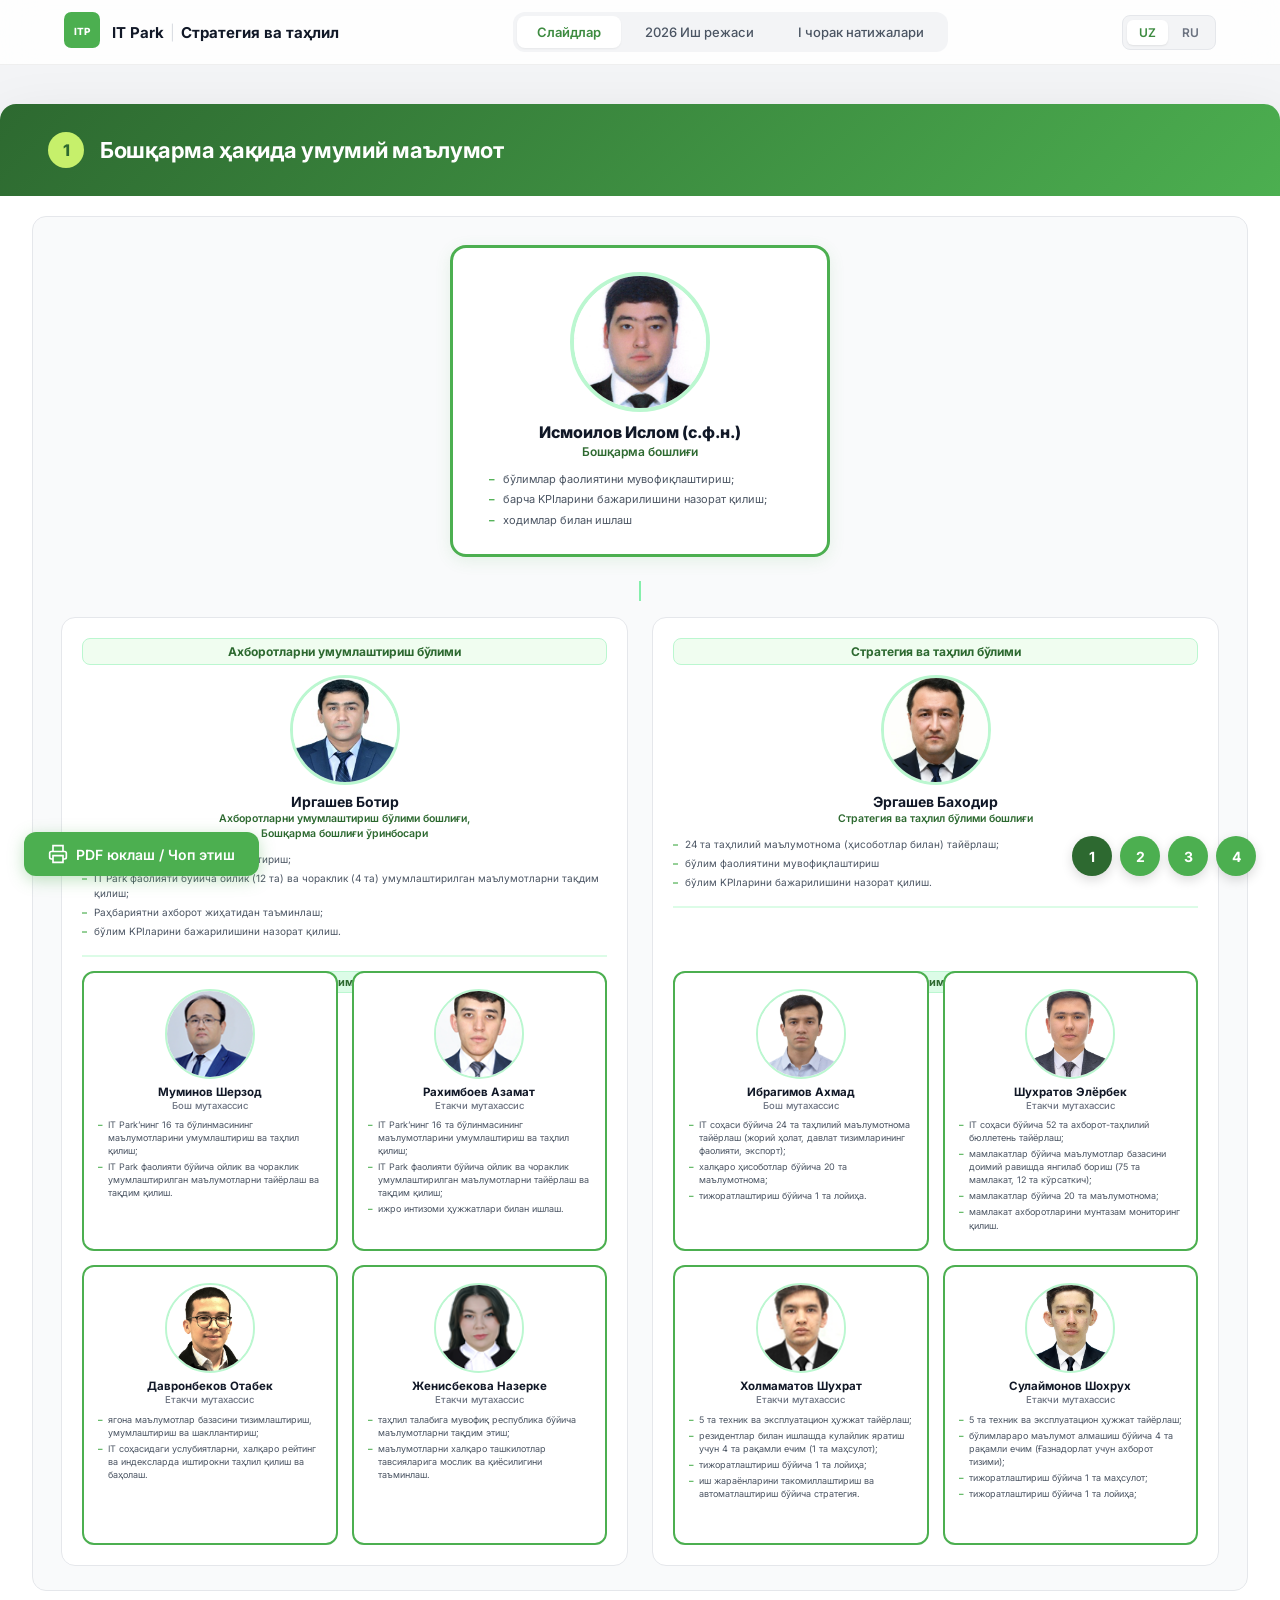
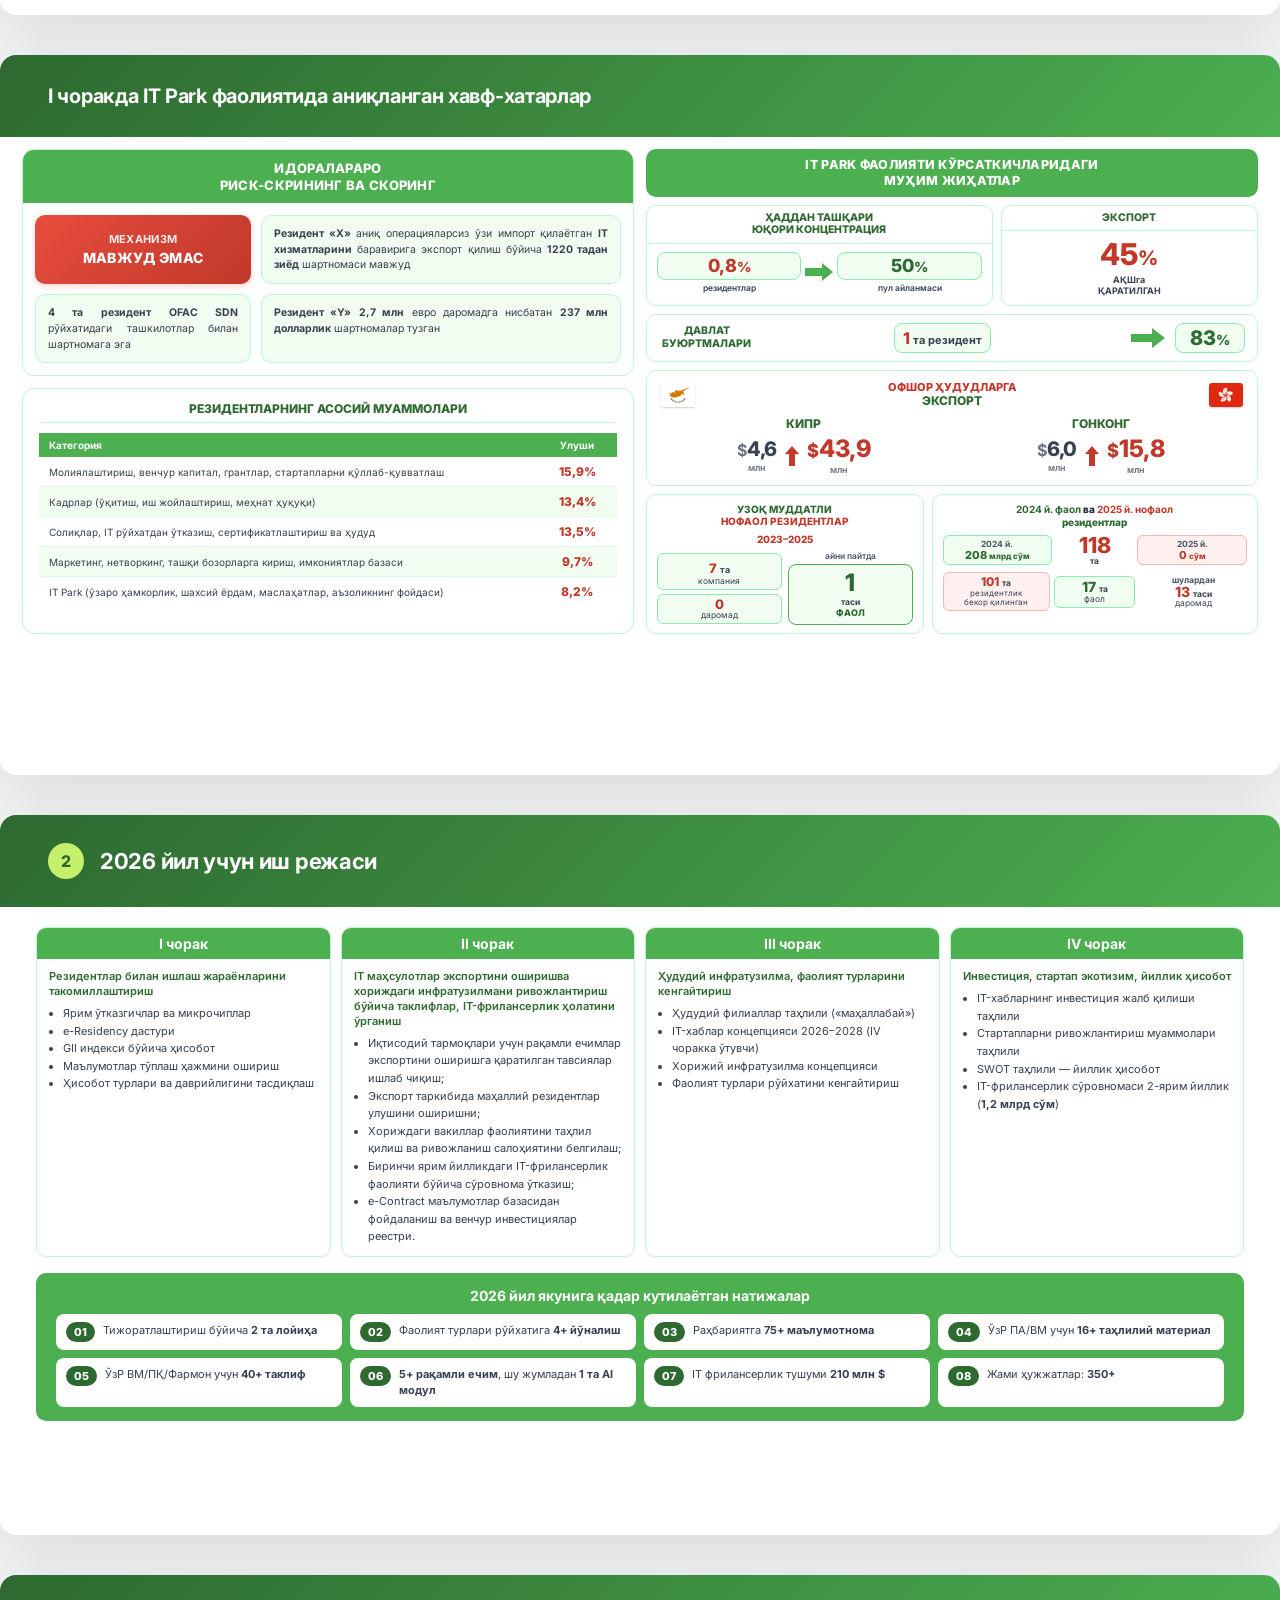
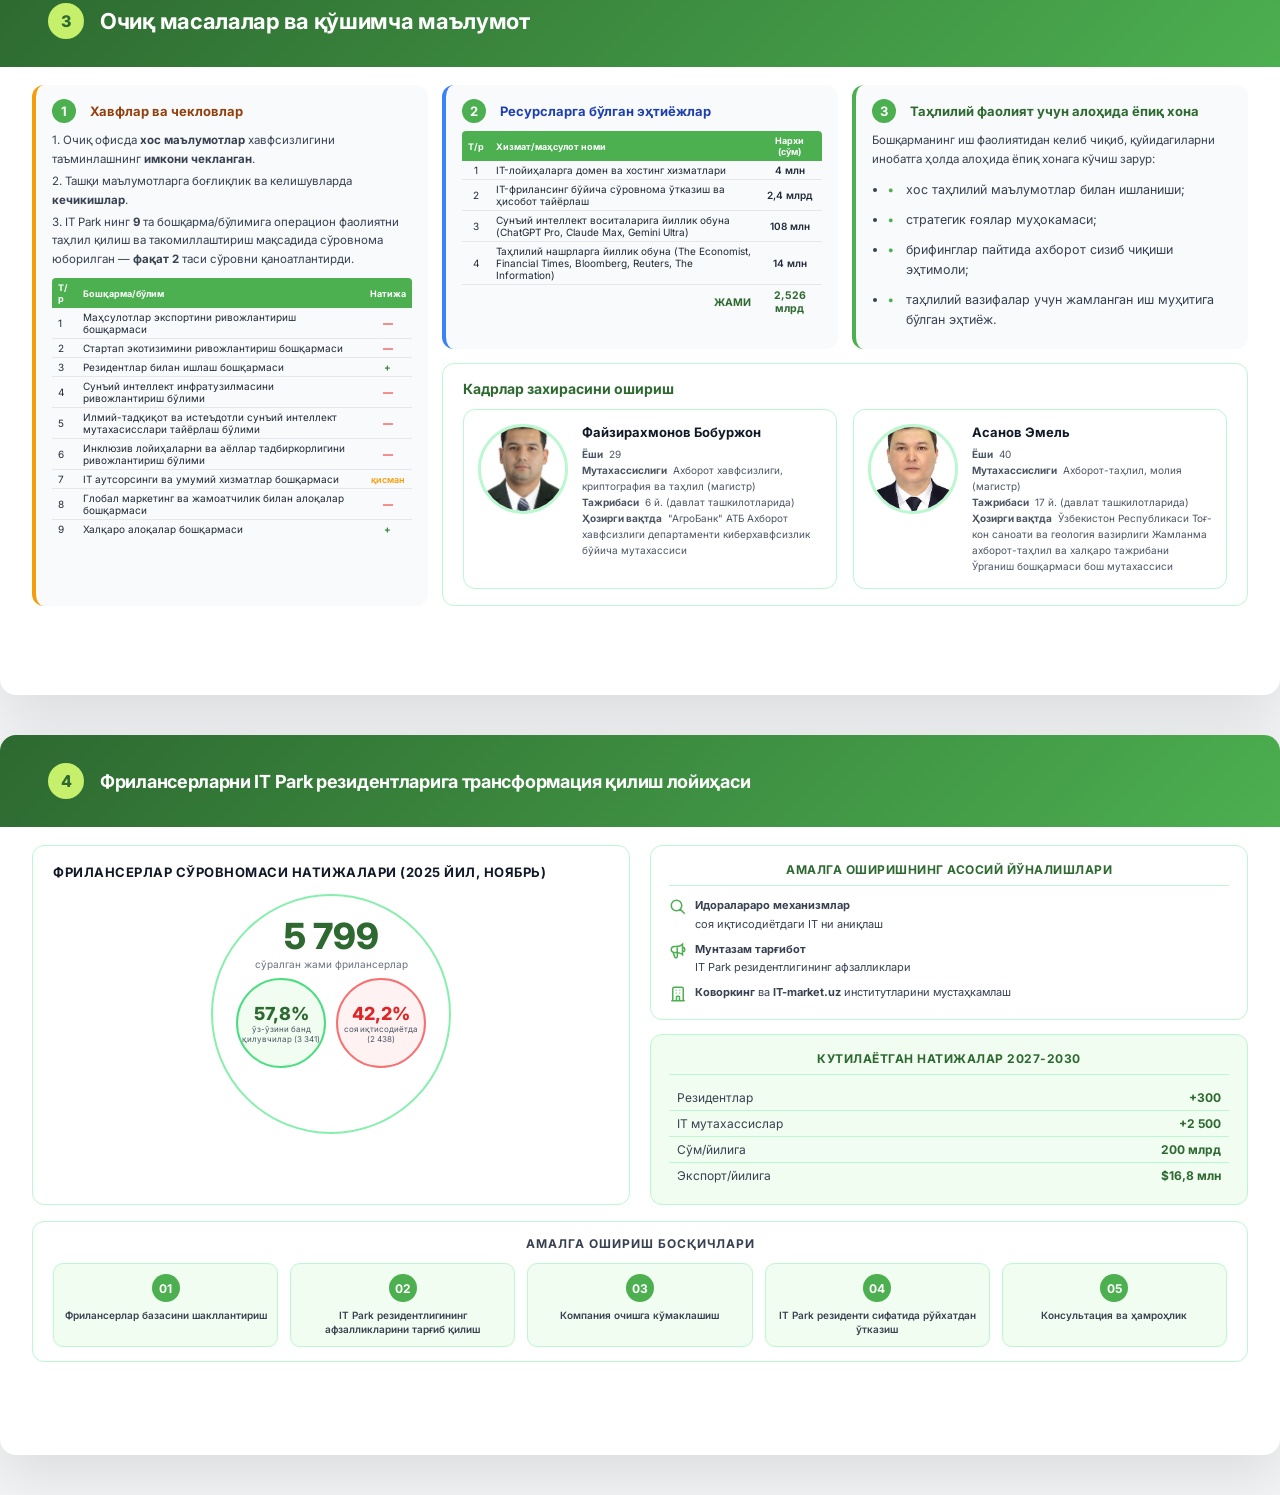
==== commit 8a14f137: "test123" ====
--- a/s7x9k2m4.html
+++ b/s7x9k2m4.html
@@ -1052,88 +1052,294 @@
 </div>
 
 <!-- ================================================================ -->
-<!-- SLIDE 1B: БОШҚАРМА ФАОЛИЯТИГА БЎЛГАН ЭҲТИЁЖНИ ТАСДИҚЛОВЧИ ОМИЛЛАР -->
+<!-- SLIDE 1B: I ЧОРАКДА IT PARK ФАОЛИЯТИДА АНИҚЛАНГАН ХАВФ-ХАТАРЛАР -->
 <!-- ================================================================ -->
 <div class="slide" id="slide1b">
     <div class="slide-header">
         <div class="slide-header-left">
-            <h1 style="font-size: 20px; line-height: 1.3;"><span class="lang-uz">Бошқарма фаолиятига бўлган эҳтиёжни тасдиқловчи омиллар</span><span class="lang-ru">Факторы, подтверждающие необходимость деятельности Управления</span></h1>
+            <h1 style="font-size: 20px; line-height: 1.3;"><span class="lang-uz">I чоракда IT Park фаолиятида аниқланган хавф-хатарлар</span><span class="lang-ru">Риски, выявленные в деятельности IT Park в I квартале</span></h1>
         </div>
     </div>
 
-    <div class="slide-body" style="padding: 20px 32px 24px;">
-        <div style="display: grid; grid-template-columns: 1fr 1fr; gap: 20px; height: 100%;">
+    <div class="slide-body" style="padding: 12px 22px 14px;">
+        <div style="display: grid; grid-template-columns: 1fr 1fr; gap: 12px; height: 100%;">
 
             <!-- LEFT COLUMN -->
-            <div style="display: flex; flex-direction: column; gap: 16px;">
-
-                <!-- e-Contract section -->
-                <div style="background: var(--white); border: 1.5px solid var(--green-200); border-radius: 12px; padding: 18px 20px; flex: 1;">
-                    <div style="font-size: 13px; font-weight: 700; color: var(--green-700); text-align: center; margin-bottom: 10px; padding-bottom: 8px; border-bottom: 1.5px solid var(--green-200);">
-                        <span class="lang-uz">e-Contract тизимида аниқланган хатарли ҳолатлар</span>
-                        <span class="lang-ru">Выявленные риски в системе e-Contract</span>
-                    </div>
-                    <div style="font-size: 10.5px; color: var(--gray-700); line-height: 1.65; text-align: justify;">
-                        <p style="margin-bottom: 8px;">
-                            <span class="lang-uz">Резидентларнинг риск-скринингни ва скорингини идоралараро амалга оширишмеханизми <strong>мавжуд эмаслиги</strong> сабабли, <strong>E-contract</strong> тизиминнинг дастлабки маълумотлари IT фаолиятига оид қуйидаги <strong>хавфлар</strong> ва <strong>муаммоларни</strong> назарда тутмоқда:</span>
-                            <span class="lang-ru">Из-за отсутствия механизма межведомственного риск-скрининга и скоринга резидентов, первичные данные системы <strong>E-contract</strong> выявляют следующие <strong>риски</strong> и <strong>проблемы</strong>:</span>
-                        </p>
-                        <ul style="list-style: disc; padding-left: 16px; margin-bottom: 8px;">
-                            <li style="margin-bottom: 4px;">
-                                <span class="lang-uz">Россиянинг <strong>7</strong> та йирик ҳамкори <strong>OFAC SDN</strong> рўйхатидаги шахслар/ташкилотлар билан бевосита алоқадор. Бу борада <strong>CIVIC AVIATION</strong> компаниясининг «Импорт ўрнини босиш тармоқ маркази» билан тузган <strong>12,4 млн долларлик</strong> шартномаси энг хавфли ҳисобланади.</span>
-                                <span class="lang-ru">7 крупных партнёров России напрямую связаны с лицами/организациями из списка <strong>OFAC SDN</strong>. Контракт <strong>CIVIC AVIATION</strong> на <strong>$12,4 млн</strong> является наиболее рискованным.</span>
-                            </li>
-                            <li>
-                                <span class="lang-uz"><strong>Реэкспорт хавфи мисоллари:</strong> «<strong>SHARQ IT LAB</strong>» компанияси аниқ операцияларсиз ўзи импорт қилаётган IT хизматларини баравирига экспорт қилиш бўйича <strong>1220</strong> тадан зиёд шартномаси мавжуд; «<strong>ALLADYN TRAVEL TECHNOLOGIES</strong>» компанияси <strong>2,7 млн евро</strong> даромадга нисбатан <strong>237 млн долларлик</strong> шартномалар тузган ва ҳ.к.</span>
-                                <span class="lang-ru"><strong>Примеры реэкспортных рисков:</strong> «<strong>SHARQ IT LAB</strong>» имеет более <strong>1220</strong> контрактов; «<strong>ALLADYN TRAVEL TECHNOLOGIES</strong>» заключила контракты на <strong>$237 млн</strong> при выручке <strong>€2,7 млн</strong>.</span>
-                            </li>
-                        </ul>
-                    </div>
-                </div>
-
-                <!-- IT Park фаолияти кўрсаткичлари section -->
-                <div style="background: var(--green-50); border: 1.5px solid var(--green-200); border-radius: 12px; padding: 18px 20px;">
-                    <div style="font-size: 13px; font-weight: 700; color: var(--green-700); text-align: center; margin-bottom: 10px; padding-bottom: 8px; border-bottom: 1.5px solid var(--green-200);">
-                        <span class="lang-uz">IT Park фаолияти кўрсаткичларидаги муҳим жиҳатлар</span>
-                        <span class="lang-ru">Важные аспекты показателей деятельности IT Park</span>
-                    </div>
-                    <div style="font-size: 10.5px; color: var(--gray-700); line-height: 1.65;">
-                        <p style="margin-bottom: 4px;"><span class="lang-uz"><strong>1. Ҳаддан ташқари юқори концентрация:</strong></span><span class="lang-ru"><strong>1. Чрезмерная концентрация:</strong></span></p>
-                        <p style="margin-bottom: 8px; padding-left: 14px;"><span class="lang-uz">резидентларнинг атиги <strong>0,8%</strong> пул айланмасининг <strong>50%</strong> ташкил этади.</span><span class="lang-ru">всего <strong>0,8%</strong> резидентов составляют <strong>50%</strong> оборота.</span></p>
-
-                        <p style="margin-bottom: 4px;"><span class="lang-uz"><strong>2. ВРО экспорти АҚШга ўта қарам:</strong></span><span class="lang-ru"><strong>2. Экспорт ВРО чрезмерно зависим от США:</strong></span></p>
-                        <p style="margin-bottom: 8px; padding-left: 14px;"><span class="lang-uz">маҳаллий резидентларнинг умумий экспорт ҳажминнинг <strong>63,4%</strong> АҚШнинг ўзигагина йўналтирилган.</span><span class="lang-ru"><strong>63,4%</strong> общего экспорта направлено только в США.</span></p>
-
-                        <p style="margin-bottom: 4px;"><span class="lang-uz"><strong>3. Давлат буюртмалари:</strong></span><span class="lang-ru"><strong>3. Госзаказы:</strong></span></p>
-                        <p style="margin-bottom: 8px; padding-left: 14px;"><span class="lang-uz"><strong>83%</strong> фақат <strong>1</strong> та корхона томонидан бажарилади.</span><span class="lang-ru"><strong>83%</strong> выполняется только <strong>1</strong> предприятием.</span></p>
-
-                        <p style="margin-bottom: 4px;"><span class="lang-uz"><strong>4. Офшор ҳудудларга экспорт ўсиш тенденцияси ортган:</strong></span><span class="lang-ru"><strong>4. Рост экспорта в офшорные зоны:</strong></span></p>
-                        <p style="padding-left: 14px;"><span class="lang-uz">Кипр – <strong>4,6</strong> дан <strong>43,9 млн</strong> АҚШ долларигача, Гонконг – <strong>6,0</strong> дан <strong>15,8 млн</strong> АҚШ долларигача ошган.</span><span class="lang-ru">Кипр — с <strong>4,6</strong> до <strong>$43,9 млн</strong>, Гонконг — с <strong>6,0</strong> до <strong>$15,8 млн</strong>.</span></p>
-                    </div>
-                </div>
-            </div>
-
-            <!-- RIGHT COLUMN -->
-            <div style="background: var(--white); border: 1.5px solid var(--green-200); border-radius: 12px; padding: 18px 20px;">
-                <div style="font-size: 13px; font-weight: 700; color: var(--green-700); text-align: center; margin-bottom: 10px; padding-bottom: 8px; border-bottom: 1.5px solid var(--green-200);">
-                    <span class="lang-uz">Асоссиз маълумотлардан фойдаланиш мисоллари</span>
-                    <span class="lang-ru">Примеры использования необоснованных данных</span>
-                </div>
-                <div style="font-size: 10.5px; color: var(--gray-700); line-height: 1.65; text-align: justify;">
-
-                    <p style="margin-bottom: 6px;"><strong>1.</strong> <span class="lang-uz">«Стартап экотизимини ривожлантириш доирасида АҚШ компаниялари билан ҳамкорлик юзасидан» маълумотномадан иқтибослар:</span><span class="lang-ru">Цитаты из справки «О сотрудничестве с компаниями США в рамках развития стартап-экосистемы»:</span></p>
-                    <ul style="list-style: disc; padding-left: 16px; margin-bottom: 12px;">
-                        <li style="margin-bottom: 4px;"><span class="lang-uz"><strong>157</strong> дан ортиқ стартаплар <strong>400 млн АҚШ доллардан</strong> ортиқ миқдорда венчур инвестиция жалб қилди;</span><span class="lang-ru">более <strong>157</strong> стартапов привлекли более <strong>$400 млн</strong> венчурных инвестиций;</span></li>
-                        <li style="margin-bottom: 4px;"><span class="lang-uz"><strong>TASS Vision</strong> стартапи <strong>1,3 млн евро</strong> миқдорида халқаро инвестиция жалб қилди.</span><span class="lang-ru">стартап <strong>TASS Vision</strong> привлёк <strong>€1,3 млн</strong> международных инвестиций.</span></li>
-                        <li><span class="lang-uz"><strong>12</strong> ой ичида маҳаллий стартаплар «<strong>VR Capital</strong>», «<strong>inSight Ventures</strong>», «<strong>Avenue Growth Partners</strong>», «<strong>DST Global Partners</strong>» ва «<strong>Goodwater Capital</strong>» каби Америка жамғармаларидан <strong>80 млн АҚШ доллардан</strong> ортиқ инвестиция жалб қилди.</span><span class="lang-ru">За <strong>12</strong> месяцев стартапы привлекли более <strong>$80 млн</strong> от американских фондов.</span></li>
-                    </ul>
-
-                    <p style="margin-bottom: 6px;"><strong>2.</strong> <span class="lang-uz">«<strong>THE UZBEKISTAN'S ITES HANDBOOK</strong>» ахборот-таҳлилий маълумотномасида <strong>60</strong> га яқин хато аниқланди (<em>38 асоссиз ёки эскирган маълумотлар тўплами ва 19 имловий хатоликлар</em>). Масалан:</span><span class="lang-ru">В справке «<strong>THE UZBEKISTAN'S ITES HANDBOOK</strong>» выявлено около <strong>60</strong> ошибок (<em>38 необоснованных или устаревших данных и 19 орфографических ошибок</em>). Например:</span></p>
-                    <ul style="list-style: disc; padding-left: 16px;">
-                        <li style="margin-bottom: 4px;"><span class="lang-uz"><strong>11 бет:</strong> дунё бўйлаб ўзбек тили фойдаланувчилари сони <strong>25 млн</strong> дан зиёдлиги белгиланган, амалда эса – <strong>50 млн</strong> дан зиёд (манба: «Ҳалқ сўзи» 26.06.2021);</span><span class="lang-ru"><strong>стр. 11:</strong> указано <strong>25 млн</strong> пользователей узбекского языка, фактически — более <strong>50 млн</strong>;</span></li>
-                        <li style="margin-bottom: 4px;"><span class="lang-uz"><strong>12 бет:</strong> EBRD (Европа тикланиш ва тараққиёт банки)нинг жами инвестициялари миқдори <strong>3 млрд</strong> еврони ташкил этган, амалда эса – <strong>5,9 млрд</strong> (манба: www.ebrd.com);</span><span class="lang-ru"><strong>стр. 12:</strong> указано <strong>€3 млрд</strong> инвестиций EBRD, фактически — <strong>€5,9 млрд</strong>;</span></li>
-                        <li><span class="lang-uz"><strong>19 бет</strong> – долзарб эмас маълумотлар: <strong>2024 й.</strong> хорижий инвестициялар миқдори – 11,9 млрд АҚШ доллари, амалдаги долзарб маълумот – <strong>2025 й. 33,5 млрд</strong> (манба: Миллий статистика қўмитаси).</span><span class="lang-ru"><strong>стр. 19</strong> — устаревшие данные: ПИИ в <strong>2024 г.</strong> — $11,9 млрд, актуальные данные — <strong>$33,5 млрд в 2025 г.</strong> (источник: Национальный комитет статистики).</span></li>
-                    </ul>
+            <div style="display: flex; flex-direction: column; gap: 12px;">
+
+                <!-- ========= IMAGE 1: Идоралараро риск-скрининг ва скоринг ========= -->
+                <div style="background: var(--white); border: 1.5px solid var(--green-200); border-radius: 12px; overflow: hidden;">
+                    <!-- Green header bar -->
+                    <div style="background: var(--green-500); color: white; text-align: center; padding: 10px 14px; font-size: 13px; font-weight: 800; line-height: 1.25; letter-spacing: 0.3px;">
+                        <span class="lang-uz">ИДОРАЛАРАРО<br>РИСК-СКРИНИНГ ВА СКОРИНГ</span>
+                        <span class="lang-ru">МЕЖВЕДОМСТВЕННЫЙ<br>РИСК-СКРИНИНГ И СКОРИНГ</span>
+                    </div>
+                    <!-- 2x2 grid -->
+                    <div style="display: grid; grid-template-columns: 0.75fr 1.25fr; gap: 10px; padding: 12px;">
+                        <!-- Red badge МЕХАНИЗМ МАВЖУД ЭМАС -->
+                        <div style="background: linear-gradient(135deg, #e74c3c 0%, #c0392b 100%); color: white; border-radius: 10px; padding: 14px 10px; display: flex; align-items: center; justify-content: center; text-align: center; font-size: 14px; font-weight: 800; line-height: 1.2; letter-spacing: 0.3px; box-shadow: 0 2px 6px rgba(231,76,60,0.25);">
+                            <div>
+                                <div style="font-size: 11px; font-weight: 700; margin-bottom: 4px; opacity: 0.9;"><span class="lang-uz">МЕХАНИЗМ</span><span class="lang-ru">МЕХАНИЗМ</span></div>
+                                <div><span class="lang-uz">МАВЖУД ЭМАС</span><span class="lang-ru">ОТСУТСТВУЕТ</span></div>
+                            </div>
+                        </div>
+                        <!-- Резидент X -->
+                        <div style="background: var(--green-50); border: 1px solid var(--green-200); border-radius: 10px; padding: 10px 12px; font-size: 10.5px; color: var(--gray-700); line-height: 1.5; text-align: justify;">
+                            <span class="lang-uz"><strong>Резидент «X»</strong> аниқ операцияларсиз ўзи импорт қилаётган <strong>IT хизматларини</strong> баравирига экспорт қилиш бўйича <strong>1220 тадан зиёд</strong> шартномаси мавжуд</span>
+                            <span class="lang-ru"><strong>Резидент «X»</strong> без явных операций реэкспортирует импортируемые <strong>IT-услуги</strong> — более <strong>1220 контрактов</strong></span>
+                        </div>
+                        <!-- 4 та резидент OFAC SDN -->
+                        <div style="background: var(--green-50); border: 1px solid var(--green-200); border-radius: 10px; padding: 10px 12px; font-size: 10.5px; color: var(--gray-700); line-height: 1.5; text-align: justify;">
+                            <span class="lang-uz"><strong>4 та резидент</strong> <strong>OFAC SDN</strong> рўйхатидаги ташкилотлар билан шартномага эга</span>
+                            <span class="lang-ru"><strong>4 резидента</strong> имеют контракты с организациями из списка <strong>OFAC SDN</strong></span>
+                        </div>
+                        <!-- Резидент Y -->
+                        <div style="background: var(--green-50); border: 1px solid var(--green-200); border-radius: 10px; padding: 10px 12px; font-size: 10.5px; color: var(--gray-700); line-height: 1.5; text-align: justify;">
+                            <span class="lang-uz"><strong>Резидент «Y»</strong> <strong>2,7 млн</strong> евро даромадга нисбатан <strong>237 млн долларлик</strong> шартномалар тузган</span>
+                            <span class="lang-ru"><strong>Резидент «Y»</strong> заключил контракты на <strong>$237 млн</strong> при выручке <strong>€2,7 млн</strong></span>
+                        </div>
+                    </div>
+                </div>
+
+                <!-- Main problems table (unchanged content) -->
+                <div style="background: var(--white); border: 1.5px solid var(--green-200); border-radius: 12px; padding: 12px 16px; flex: 1;">
+                    <div style="font-size: 12px; font-weight: 800; color: var(--green-700); text-align: center; margin-bottom: 10px; padding-bottom: 6px; border-bottom: 1.5px solid var(--green-200); text-transform: uppercase;">
+                        <span class="lang-uz">Резидентларнинг асосий муаммолари</span>
+                        <span class="lang-ru">Основные проблемы резидентов</span>
+                    </div>
+                    <table style="width: 100%; border-collapse: collapse; font-size: 10px; color: var(--gray-700);">
+                        <thead>
+                            <tr style="background: var(--green-500);">
+                                <th style="text-align: left; padding: 6px 10px; font-weight: 700; color: white;"><span class="lang-uz">Категория</span><span class="lang-ru">Категория</span></th>
+                                <th style="text-align: center; padding: 6px 10px; font-weight: 700; color: white; width: 80px;"><span class="lang-uz">Улуши</span><span class="lang-ru">Доля</span></th>
+                            </tr>
+                        </thead>
+                        <tbody>
+                            <tr style="border-bottom: 1px solid var(--green-100);">
+                                <td style="padding: 7px 10px; line-height: 1.4;"><span class="lang-uz">Молиялаштириш, венчур капитал, грантлар, стартапларни қўллаб-қувватлаш</span><span class="lang-ru">Финансирование, венчурный капитал, гранты, поддержка стартапов</span></td>
+                                <td style="padding: 7px 10px; text-align: center; font-weight: 800; color: #c0392b; font-size: 12px;">15,9%</td>
+                            </tr>
+                            <tr style="background: var(--green-50); border-bottom: 1px solid var(--green-100);">
+                                <td style="padding: 7px 10px; line-height: 1.4;"><span class="lang-uz">Кадрлар (ўқитиш, иш жойлаштириш, меҳнат ҳуқуқи)</span><span class="lang-ru">Кадры (обучение, трудоустройство, трудовое право)</span></td>
+                                <td style="padding: 7px 10px; text-align: center; font-weight: 800; color: #c0392b; font-size: 12px;">13,4%</td>
+                            </tr>
+                            <tr style="border-bottom: 1px solid var(--green-100);">
+                                <td style="padding: 7px 10px; line-height: 1.4;"><span class="lang-uz">Солиқлар, IT рўйхатдан ўтказиш, сертификатлаштириш ва ҳудуд</span><span class="lang-ru">Налоги, IT-регистрация, сертификация и территория</span></td>
+                                <td style="padding: 7px 10px; text-align: center; font-weight: 800; color: #c0392b; font-size: 12px;">13,5%</td>
+                            </tr>
+                            <tr style="background: var(--green-50); border-bottom: 1px solid var(--green-100);">
+                                <td style="padding: 7px 10px; line-height: 1.4;"><span class="lang-uz">Маркетинг, нетворкинг, ташқи бозорларга кириш, имкониятлар базаси</span><span class="lang-ru">Маркетинг, нетворкинг, выход на внешние рынки, база возможностей</span></td>
+                                <td style="padding: 7px 10px; text-align: center; font-weight: 800; color: #c0392b; font-size: 12px;">9,7%</td>
+                            </tr>
+                            <tr>
+                                <td style="padding: 7px 10px; line-height: 1.4;"><span class="lang-uz">IT Park (ўзаро ҳамкорлик, шахсий ёрдам, маслаҳатлар, аъзоликнинг фойдаси)</span><span class="lang-ru">IT Park (взаимодействие, личная помощь, консультации, польза от членства)</span></td>
+                                <td style="padding: 7px 10px; text-align: center; font-weight: 800; color: #c0392b; font-size: 12px;">8,2%</td>
+                            </tr>
+                        </tbody>
+                    </table>
+                </div>
+            </div>
+
+            <!-- RIGHT COLUMN: IMAGE 2 structure ================================= -->
+            <div style="display: flex; flex-direction: column; gap: 8px;">
+
+                <!-- Green header bar -->
+                <div style="background: var(--green-500); color: white; text-align: center; padding: 8px 14px; font-size: 12.5px; font-weight: 800; line-height: 1.25; border-radius: 10px; letter-spacing: 0.3px;">
+                    <span class="lang-uz">IT PARK ФАОЛИЯТИ КЎРСАТКИЧЛАРИДАГИ<br>МУҲИМ ЖИҲАТЛАР</span>
+                    <span class="lang-ru">ВАЖНЫЕ АСПЕКТЫ ПОКАЗАТЕЛЕЙ<br>ДЕЯТЕЛЬНОСТИ IT PARK</span>
+                </div>
+
+                <!-- Row 1: Concentration + Export -->
+                <div style="display: grid; grid-template-columns: 1.35fr 1fr; gap: 8px;">
+                    <!-- Concentration card -->
+                    <div style="background: var(--white); border: 1.5px solid var(--green-200); border-radius: 10px; overflow: hidden;">
+                        <div style="text-align: center; padding: 6px 8px; font-size: 10.5px; font-weight: 800; color: var(--green-700); border-bottom: 1.5px solid var(--green-200); line-height: 1.2;">
+                            <span class="lang-uz">ҲАДДАН ТАШҚАРИ<br>ЮҚОРИ КОНЦЕНТРАЦИЯ</span>
+                            <span class="lang-ru">ЧРЕЗМЕРНАЯ<br>КОНЦЕНТРАЦИЯ</span>
+                        </div>
+                        <div style="padding: 8px 10px; display: flex; align-items: center; justify-content: space-between; gap: 4px;">
+                            <div style="text-align: center; flex: 1;">
+                                <div style="background: var(--green-50); border: 1.5px solid var(--green-300); border-radius: 8px; padding: 4px 6px;">
+                                    <div style="font-size: 18px; font-weight: 800; color: #c0392b; line-height: 1;">0,8<span style="font-size: 14px;">%</span></div>
+                                </div>
+                                <div style="font-size: 8.5px; color: var(--gray-700); margin-top: 3px; font-weight: 600;"><span class="lang-uz">резидентлар</span><span class="lang-ru">резидентов</span></div>
+                            </div>
+                            <!-- Green right arrow -->
+                            <svg width="28" height="20" viewBox="0 0 28 20" xmlns="http://www.w3.org/2000/svg" style="flex-shrink: 0;">
+                                <path d="M0 6 L17 6 L17 1 L28 10 L17 19 L17 14 L0 14 Z" fill="#4CAF50"/>
+                            </svg>
+                            <div style="text-align: center; flex: 1;">
+                                <div style="background: var(--green-50); border: 1.5px solid var(--green-300); border-radius: 8px; padding: 4px 6px;">
+                                    <div style="font-size: 18px; font-weight: 800; color: var(--green-700); line-height: 1;">50<span style="font-size: 14px;">%</span></div>
+                                </div>
+                                <div style="font-size: 8.5px; color: var(--gray-700); margin-top: 3px; font-weight: 600;"><span class="lang-uz">пул айланмаси</span><span class="lang-ru">оборота</span></div>
+                            </div>
+                        </div>
+                    </div>
+
+                    <!-- Export card -->
+                    <div style="background: var(--white); border: 1.5px solid var(--green-200); border-radius: 10px; overflow: hidden;">
+                        <div style="text-align: center; padding: 6px 8px; font-size: 10.5px; font-weight: 800; color: var(--green-700); border-bottom: 1.5px solid var(--green-200); line-height: 1.2;">
+                            <span class="lang-uz">ЭКСПОРТ</span>
+                            <span class="lang-ru">ЭКСПОРТ</span>
+                        </div>
+                        <div style="padding: 8px 10px; text-align: center;">
+                            <div style="font-size: 30px; font-weight: 800; color: #c0392b; line-height: 1;">45<span style="font-size: 20px;">%</span></div>
+                            <div style="font-size: 9px; color: var(--gray-700); margin-top: 6px; font-weight: 700; line-height: 1.2;"><span class="lang-uz">АҚШга<br>ҚАРАТИЛГАН</span><span class="lang-ru">НАПРАВЛЕН<br>В США</span></div>
+                        </div>
+                    </div>
+                </div>
+
+                <!-- Row 2: Government orders (wide) -->
+                <div style="background: var(--white); border: 1.5px solid var(--green-200); border-radius: 10px; padding: 8px 12px; display: flex; align-items: center; gap: 10px;">
+                    <div style="font-size: 10.5px; font-weight: 800; color: var(--green-700); line-height: 1.2; text-align: center; flex-shrink: 0; width: 95px;">
+                        <span class="lang-uz">ДАВЛАТ<br>БУЮРТМАЛАРИ</span>
+                        <span class="lang-ru">ГОСЗАКАЗЫ</span>
+                    </div>
+                    <div style="text-align: center; flex: 1;">
+                        <div style="background: var(--green-50); border: 1.5px solid var(--green-300); border-radius: 8px; padding: 4px 8px; display: inline-block;">
+                            <span style="font-size: 16px; font-weight: 800; color: #c0392b;">1 </span>
+                            <span style="font-size: 11px; font-weight: 700; color: var(--gray-700);"><span class="lang-uz">та резидент</span><span class="lang-ru">резидент</span></span>
+                        </div>
+                    </div>
+                    <svg width="34" height="22" viewBox="0 0 34 22" xmlns="http://www.w3.org/2000/svg" style="flex-shrink: 0;">
+                        <path d="M0 7 L21 7 L21 1 L34 11 L21 21 L21 15 L0 15 Z" fill="#4CAF50"/>
+                    </svg>
+                    <div style="text-align: center; flex-shrink: 0;">
+                        <div style="background: var(--green-50); border: 1.5px solid var(--green-300); border-radius: 8px; padding: 4px 14px;">
+                            <div style="font-size: 20px; font-weight: 800; color: var(--green-700); line-height: 1;">83<span style="font-size: 14px;">%</span></div>
+                        </div>
+                    </div>
+                </div>
+
+                <!-- Row 3: Offshore export with flags -->
+                <div style="background: var(--white); border: 1.5px solid var(--green-200); border-radius: 10px; padding: 10px 14px;">
+                    <!-- Header row: flag | title | flag -->
+                    <div style="display: flex; align-items: center; justify-content: space-between; margin-bottom: 8px;">
+                        <img src="sources/cyprus.jpg" alt="Cyprus" style="width: 34px; height: 24px; object-fit: cover; border-radius: 3px; box-shadow: 0 1px 2px rgba(0,0,0,0.2);">
+                        <div style="text-align: center; flex: 1; font-size: 12px; font-weight: 800; color: var(--green-700); line-height: 1.2;">
+                            <div style="color: #c0392b; font-size: 11px;"><span class="lang-uz">ОФШОР ҲУДУДЛАРГА</span><span class="lang-ru">ЭКСПОРТ В ОФШОРНЫЕ</span></div>
+                            <div><span class="lang-uz">ЭКСПОРТ</span><span class="lang-ru">ЗОНЫ</span></div>
+                        </div>
+                        <img src="sources/honkong.webp" alt="Hong Kong" style="width: 34px; height: 24px; object-fit: cover; border-radius: 3px; box-shadow: 0 1px 2px rgba(0,0,0,0.2);">
+                    </div>
+                    <!-- Country labels -->
+                    <div style="display: grid; grid-template-columns: 1fr 1fr; gap: 12px;">
+                        <div style="text-align: center;">
+                            <div style="font-size: 12px; font-weight: 800; color: var(--green-700); margin-bottom: 6px;"><span class="lang-uz">КИПР</span><span class="lang-ru">КИПР</span></div>
+                            <div style="display: flex; align-items: center; justify-content: center; gap: 8px;">
+                                <div style="text-align: center;">
+                                    <div style="font-size: 20px; font-weight: 800; color: var(--gray-700); line-height: 1; letter-spacing: -0.5px;">
+                                        <span style="font-size: 16px; font-weight: 700; color: var(--gray-500); margin-right: 1px;">$</span>4,6
+                                    </div>
+                                    <div style="font-size: 9px; color: var(--gray-500); font-weight: 600; margin-top: 3px;"><span class="lang-uz">млн</span><span class="lang-ru">млн</span></div>
+                                </div>
+                                <!-- Red up arrow -->
+                                <svg width="14" height="20" viewBox="0 0 14 20" xmlns="http://www.w3.org/2000/svg" style="flex-shrink: 0;">
+                                    <path d="M7 0 L14 8 L10 8 L10 20 L4 20 L4 8 L0 8 Z" fill="#c0392b"/>
+                                </svg>
+                                <div style="text-align: center;">
+                                    <div style="font-size: 24px; font-weight: 800; color: #c0392b; line-height: 1; letter-spacing: -0.5px;">
+                                        <span style="font-size: 18px; font-weight: 800; color: #c0392b; margin-right: 1px;">$</span>43,9
+                                    </div>
+                                    <div style="font-size: 9px; color: var(--gray-500); font-weight: 600; margin-top: 3px;"><span class="lang-uz">млн</span><span class="lang-ru">млн</span></div>
+                                </div>
+                            </div>
+                        </div>
+                        <div style="text-align: center;">
+                            <div style="font-size: 12px; font-weight: 800; color: var(--green-700); margin-bottom: 6px;"><span class="lang-uz">ГОНКОНГ</span><span class="lang-ru">ГОНКОНГ</span></div>
+                            <div style="display: flex; align-items: center; justify-content: center; gap: 8px;">
+                                <div style="text-align: center;">
+                                    <div style="font-size: 20px; font-weight: 800; color: var(--gray-700); line-height: 1; letter-spacing: -0.5px;">
+                                        <span style="font-size: 16px; font-weight: 700; color: var(--gray-500); margin-right: 1px;">$</span>6,0
+                                    </div>
+                                    <div style="font-size: 9px; color: var(--gray-500); font-weight: 600; margin-top: 3px;"><span class="lang-uz">млн</span><span class="lang-ru">млн</span></div>
+                                </div>
+                                <svg width="14" height="20" viewBox="0 0 14 20" xmlns="http://www.w3.org/2000/svg" style="flex-shrink: 0;">
+                                    <path d="M7 0 L14 8 L10 8 L10 20 L4 20 L4 8 L0 8 Z" fill="#c0392b"/>
+                                </svg>
+                                <div style="text-align: center;">
+                                    <div style="font-size: 24px; font-weight: 800; color: #c0392b; line-height: 1; letter-spacing: -0.5px;">
+                                        <span style="font-size: 18px; font-weight: 800; color: #c0392b; margin-right: 1px;">$</span>15,8
+                                    </div>
+                                    <div style="font-size: 9px; color: var(--gray-500); font-weight: 600; margin-top: 3px;"><span class="lang-uz">млн</span><span class="lang-ru">млн</span></div>
+                                </div>
+                            </div>
+                        </div>
+                    </div>
+                </div>
+
+                <!-- Row 4: Inactive residents + 2024/2025 -->
+                <div style="display: grid; grid-template-columns: 0.85fr 1fr; gap: 8px; flex: 1;">
+                    <!-- Left: УЗОҚ МУДДАТЛИ НОФАОЛ РЕЗИДЕНТЛАР -->
+                    <div style="background: var(--white); border: 1.5px solid var(--green-200); border-radius: 10px; padding: 8px 10px;">
+                        <div style="text-align: center; font-size: 10px; font-weight: 800; line-height: 1.2; margin-bottom: 6px;">
+                            <div style="color: var(--green-700);"><span class="lang-uz">УЗОҚ МУДДАТЛИ</span><span class="lang-ru">ДОЛГОСРОЧНО</span></div>
+                            <div style="color: #c0392b;"><span class="lang-uz">НОФАОЛ РЕЗИДЕНТЛАР</span><span class="lang-ru">НЕАКТИВНЫЕ РЕЗИДЕНТЫ</span></div>
+                        </div>
+                        <div style="text-align: center; color: #c0392b; font-size: 10px; font-weight: 800; margin-bottom: 6px;">2023–2025</div>
+                        <div style="display: grid; grid-template-columns: 1fr 1fr; gap: 6px; align-items: center;">
+                            <div style="display: flex; flex-direction: column; gap: 4px;">
+                                <div style="background: var(--green-50); border: 1px solid var(--green-300); border-radius: 6px; padding: 3px 6px; text-align: center;">
+                                    <span style="font-size: 13px; font-weight: 800; color: #c0392b;">7 </span>
+                                    <span style="font-size: 9px; color: var(--gray-700); font-weight: 700;"><span class="lang-uz">та</span><span class="lang-ru"></span></span>
+                                    <div style="font-size: 8.5px; color: var(--gray-700); line-height: 1.1;"><span class="lang-uz">компания</span><span class="lang-ru">компаний</span></div>
+                                </div>
+                                <div style="background: var(--green-50); border: 1px solid var(--green-300); border-radius: 6px; padding: 3px 6px; text-align: center;">
+                                    <div style="font-size: 13px; font-weight: 800; color: #c0392b; line-height: 1;">0</div>
+                                    <div style="font-size: 8.5px; color: var(--gray-700); line-height: 1.1;"><span class="lang-uz">даромад</span><span class="lang-ru">доход</span></div>
+                                </div>
+                            </div>
+                            <div style="text-align: center;">
+                                <div style="font-size: 8.5px; color: var(--gray-600); margin-bottom: 3px; font-weight: 600;"><span class="lang-uz">айни пайтда</span><span class="lang-ru">в наст. время</span></div>
+                                <div style="background: var(--green-50); border: 1.5px solid var(--green-500); border-radius: 8px; padding: 6px 4px;">
+                                    <div style="font-size: 24px; font-weight: 800; color: var(--green-700); line-height: 1;">1</div>
+                                    <div style="font-size: 8.5px; color: var(--gray-700); font-weight: 700; margin-top: 2px;"><span class="lang-uz">таси</span><span class="lang-ru">из них</span></div>
+                                    <div style="font-size: 9px; font-weight: 800; color: var(--green-700);"><span class="lang-uz">ФАОЛ</span><span class="lang-ru">АКТИВЕН</span></div>
+                                </div>
+                            </div>
+                        </div>
+                    </div>
+
+                    <!-- Right: 2024 й. фаол ва 2025 й. нофаол резидентлар -->
+                    <div style="background: var(--white); border: 1.5px solid var(--green-200); border-radius: 10px; padding: 8px 10px;">
+                        <div style="text-align: center; font-size: 10px; font-weight: 800; line-height: 1.2; margin-bottom: 6px;">
+                            <span class="lang-uz"><strong style="color: var(--green-700);">2024 й. фаол</strong> ва <strong style="color: #c0392b;">2025 й. нофаол</strong></span>
+                            <span class="lang-ru"><strong style="color: var(--green-700);">Активные 2024</strong> и <strong style="color: #c0392b;">неактивные 2025</strong></span>
+                            <div style="color: var(--green-700); margin-top: 1px;"><span class="lang-uz">резидентлар</span><span class="lang-ru">резиденты</span></div>
+                        </div>
+                        <!-- Top row: 2024 | 118 | 2025 -->
+                        <div style="display: grid; grid-template-columns: 1fr 0.7fr 1fr; gap: 4px; align-items: center; margin-bottom: 6px;">
+                            <div style="background: var(--green-50); border: 1px solid var(--green-300); border-radius: 6px; padding: 3px 4px; text-align: center;">
+                                <div style="font-size: 8.5px; color: var(--gray-600); font-weight: 700;">2024 <span class="lang-uz">й.</span><span class="lang-ru">г.</span></div>
+                                <div style="font-size: 11px; font-weight: 800; color: var(--green-700); line-height: 1.1;">208 <span style="font-size: 8px;"><span class="lang-uz">млрд сўм</span><span class="lang-ru">млрд сум</span></span></div>
+                            </div>
+                            <div style="text-align: center;">
+                                <div style="font-size: 22px; font-weight: 800; color: #c0392b; line-height: 1;">118</div>
+                                <div style="font-size: 8.5px; color: var(--gray-700); font-weight: 700;"><span class="lang-uz">та</span><span class="lang-ru"></span></div>
+                            </div>
+                            <div style="background: #fdf0ef; border: 1px solid #f5b7b1; border-radius: 6px; padding: 3px 4px; text-align: center;">
+                                <div style="font-size: 8.5px; color: var(--gray-600); font-weight: 700;">2025 <span class="lang-uz">й.</span><span class="lang-ru">г.</span></div>
+                                <div style="font-size: 11px; font-weight: 800; color: #c0392b; line-height: 1.1;">0 <span style="font-size: 8px;"><span class="lang-uz">сўм</span><span class="lang-ru">сум</span></span></div>
+                            </div>
+                        </div>
+                        <!-- Bottom row: 101 | 17 | 13 -->
+                        <div style="display: grid; grid-template-columns: 1fr 0.75fr 1fr; gap: 4px; align-items: center;">
+                            <div style="background: #fdf0ef; border: 1px solid #f5b7b1; border-radius: 6px; padding: 3px 4px; text-align: center;">
+                                <div style="font-size: 12px; font-weight: 800; color: #c0392b; line-height: 1;">101 <span style="font-size: 8.5px; font-weight: 700; color: var(--gray-700);"><span class="lang-uz">та</span><span class="lang-ru"></span></span></div>
+                                <div style="font-size: 8px; color: var(--gray-700); line-height: 1.1; margin-top: 1px;"><span class="lang-uz">резидентлик<br>бекор қилинган</span><span class="lang-ru">резидентство<br>отменено</span></div>
+                            </div>
+                            <div style="background: var(--green-50); border: 1px solid var(--green-300); border-radius: 6px; padding: 3px 4px; text-align: center;">
+                                <div style="font-size: 14px; font-weight: 800; color: var(--green-700); line-height: 1;">17 <span style="font-size: 8.5px; font-weight: 700; color: var(--gray-700);"><span class="lang-uz">та</span><span class="lang-ru"></span></span></div>
+                                <div style="font-size: 8.5px; color: var(--gray-700); line-height: 1.1; margin-top: 1px;"><span class="lang-uz">фаол</span><span class="lang-ru">активных</span></div>
+                            </div>
+                            <div style="text-align: center;">
+                                <div style="font-size: 8.5px; color: var(--gray-600); font-weight: 700;"><span class="lang-uz">шулардан</span><span class="lang-ru">из них</span></div>
+                                <div style="font-size: 14px; font-weight: 800; color: #c0392b; line-height: 1;">13 <span style="font-size: 8.5px; font-weight: 700; color: var(--gray-700);"><span class="lang-uz">таси</span><span class="lang-ru"></span></span></div>
+                                <div style="font-size: 8.5px; color: var(--gray-700); line-height: 1.1;"><span class="lang-uz">даромад</span><span class="lang-ru">доход</span></div>
+                            </div>
+                        </div>
+                    </div>
                 </div>
             </div>
         </div>
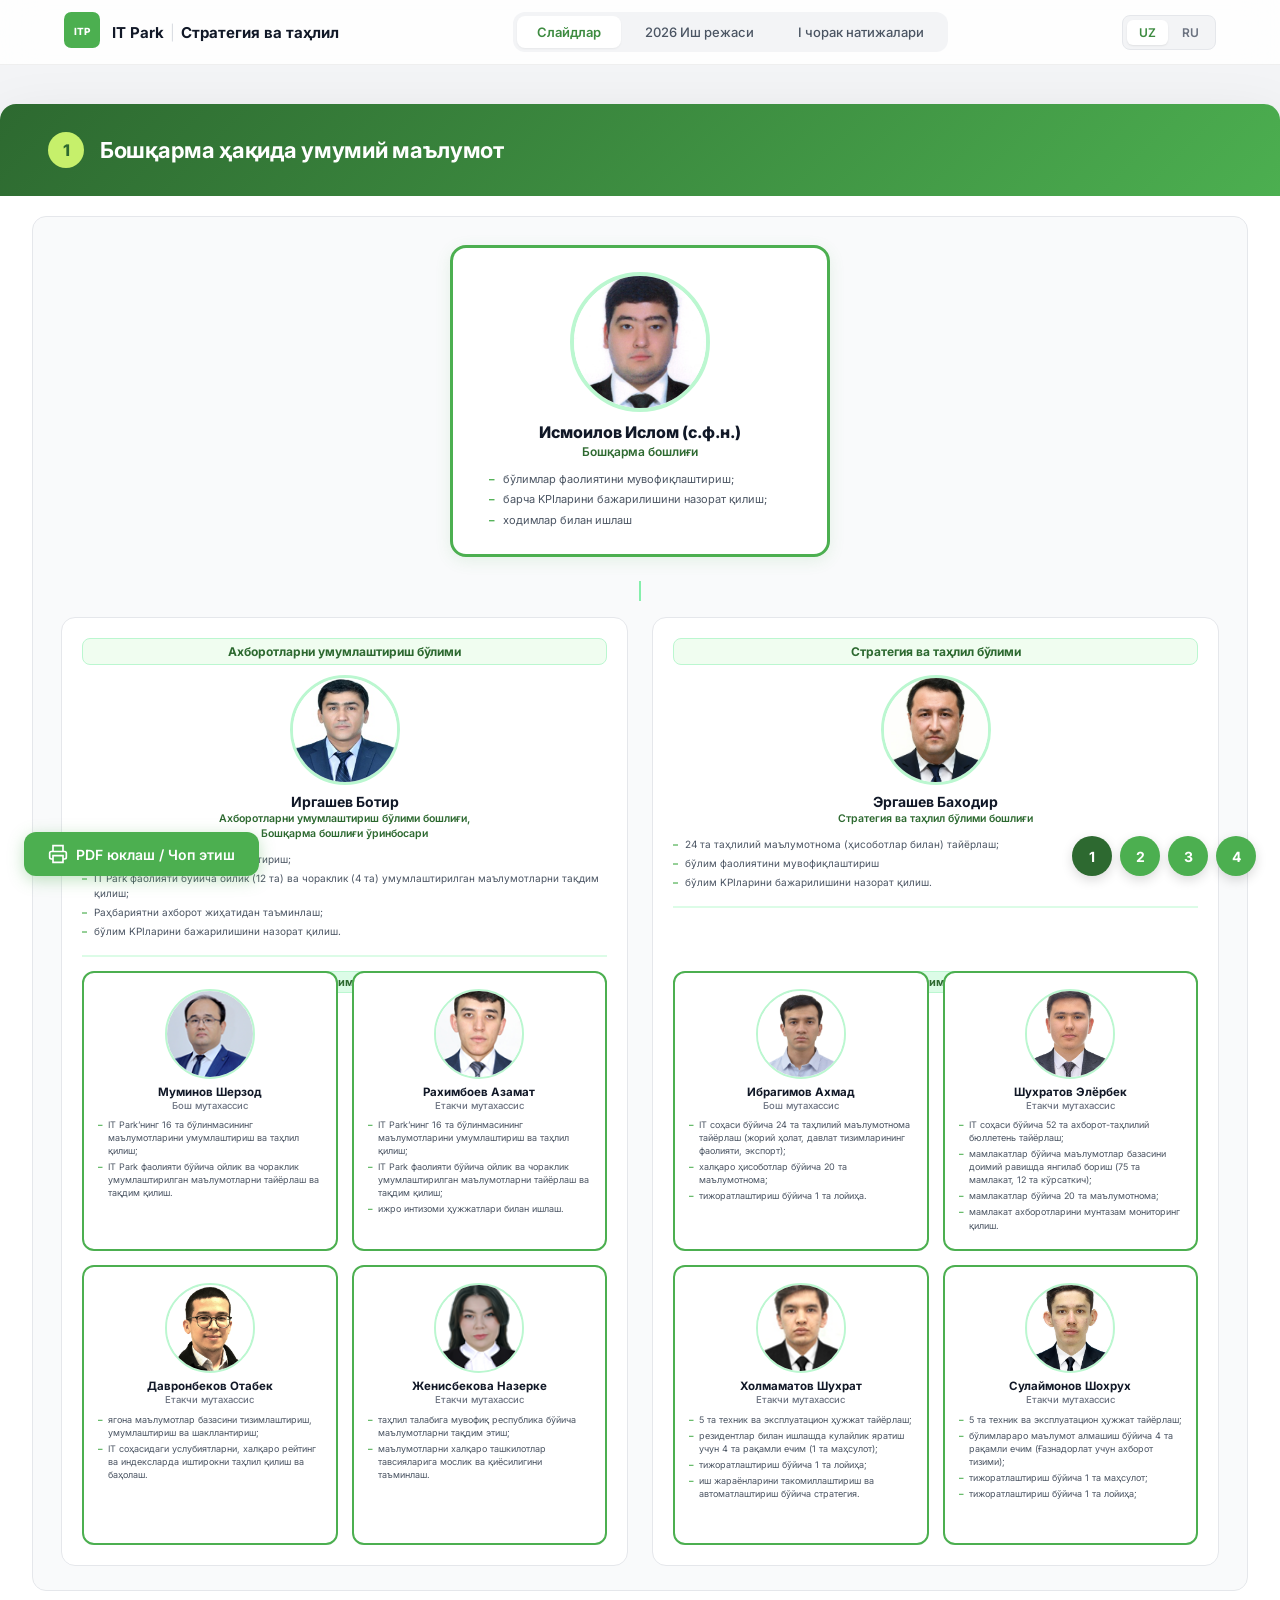
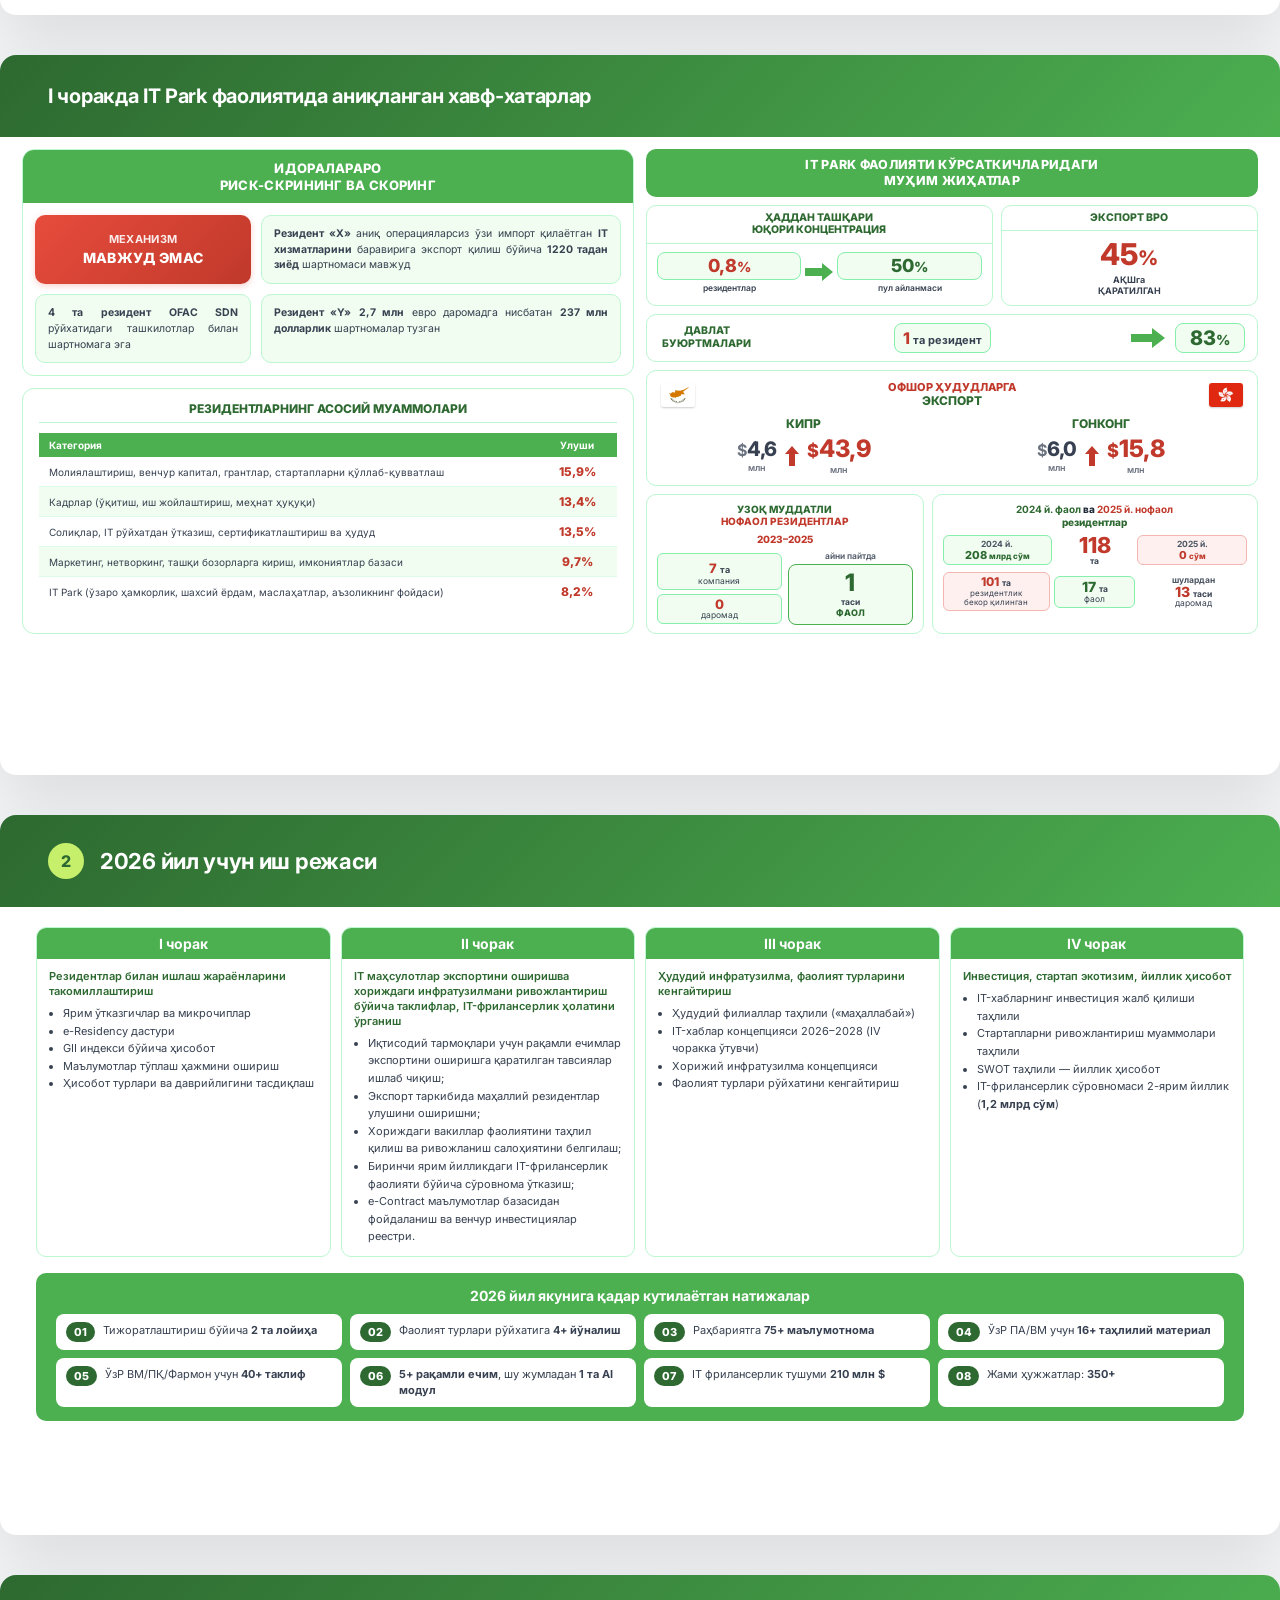
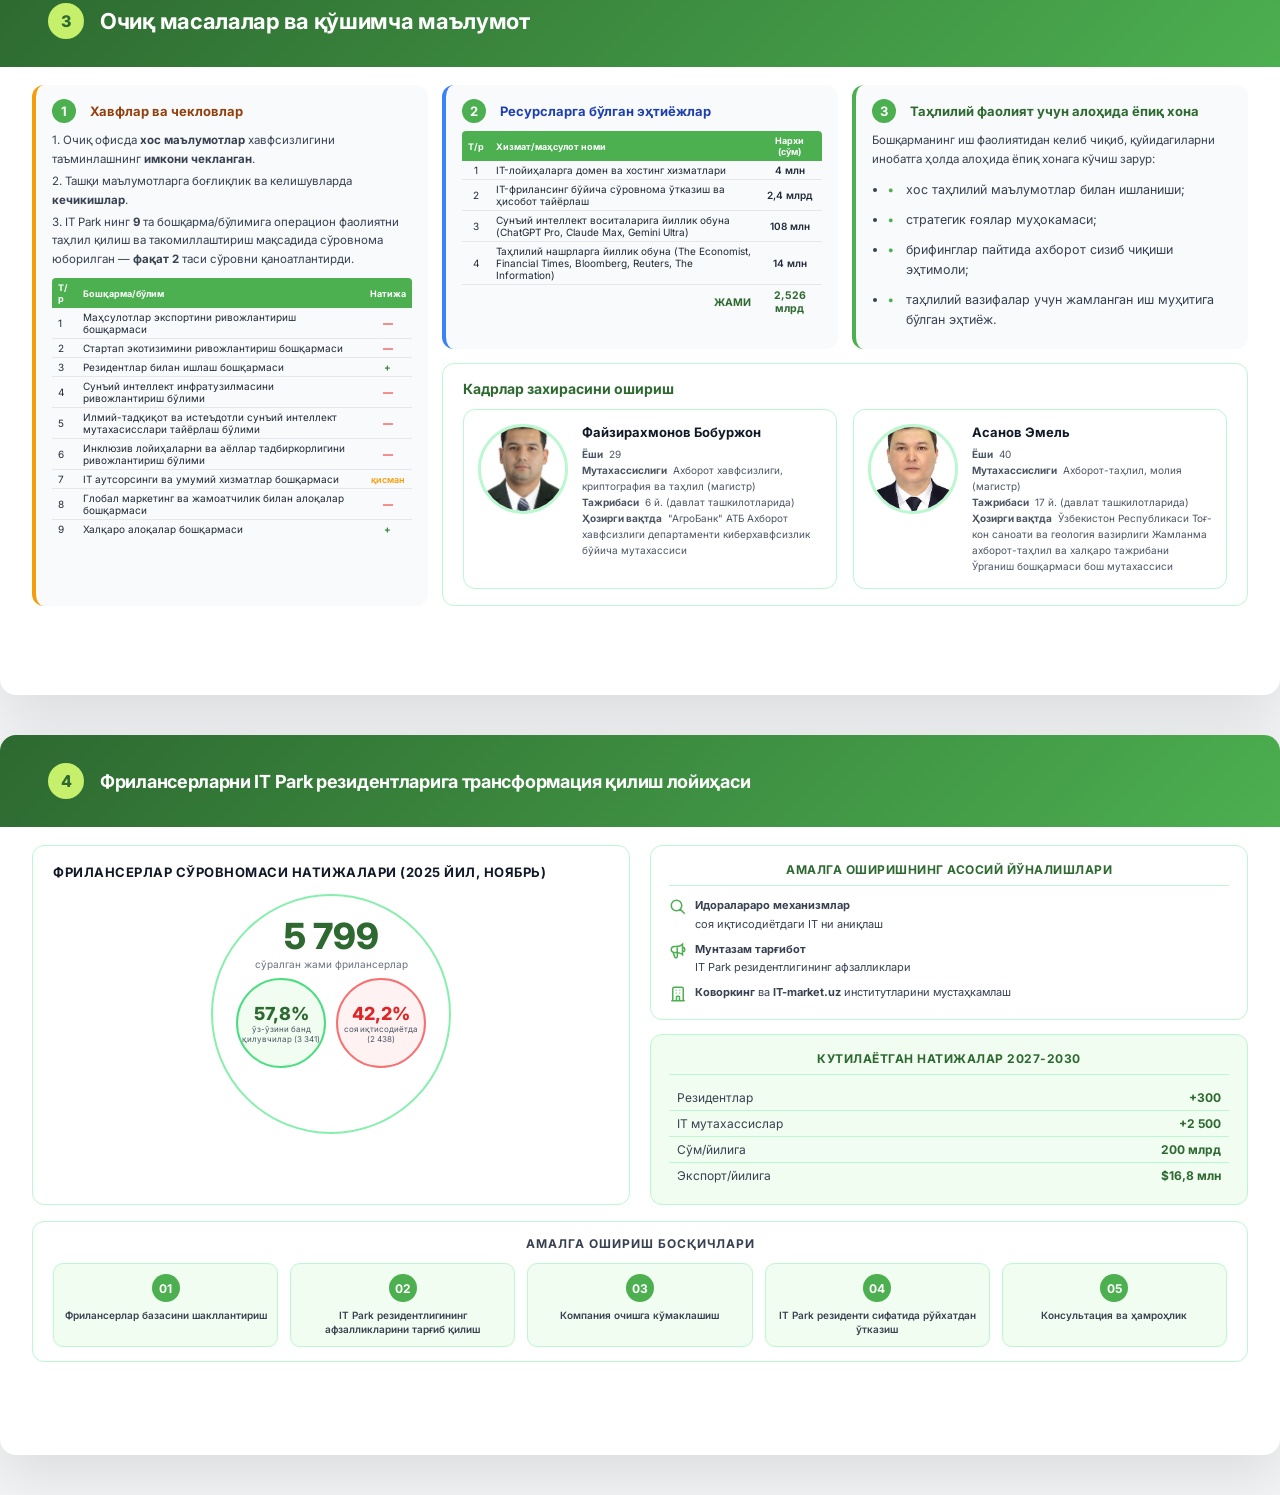
==== commit 35254057: "test123" ====
--- a/s7x9k2m4.html
+++ b/s7x9k2m4.html
@@ -1180,8 +1180,8 @@
                     <!-- Export card -->
                     <div style="background: var(--white); border: 1.5px solid var(--green-200); border-radius: 10px; overflow: hidden;">
                         <div style="text-align: center; padding: 6px 8px; font-size: 10.5px; font-weight: 800; color: var(--green-700); border-bottom: 1.5px solid var(--green-200); line-height: 1.2;">
-                            <span class="lang-uz">ЭКСПОРТ</span>
-                            <span class="lang-ru">ЭКСПОРТ</span>
+                            <span class="lang-uz">ЭКСПОРТ BPO</span>
+                            <span class="lang-ru">ЭКСПОРТ BPO</span>
                         </div>
                         <div style="padding: 8px 10px; text-align: center;">
                             <div style="font-size: 30px; font-weight: 800; color: #c0392b; line-height: 1;">45<span style="font-size: 20px;">%</span></div>
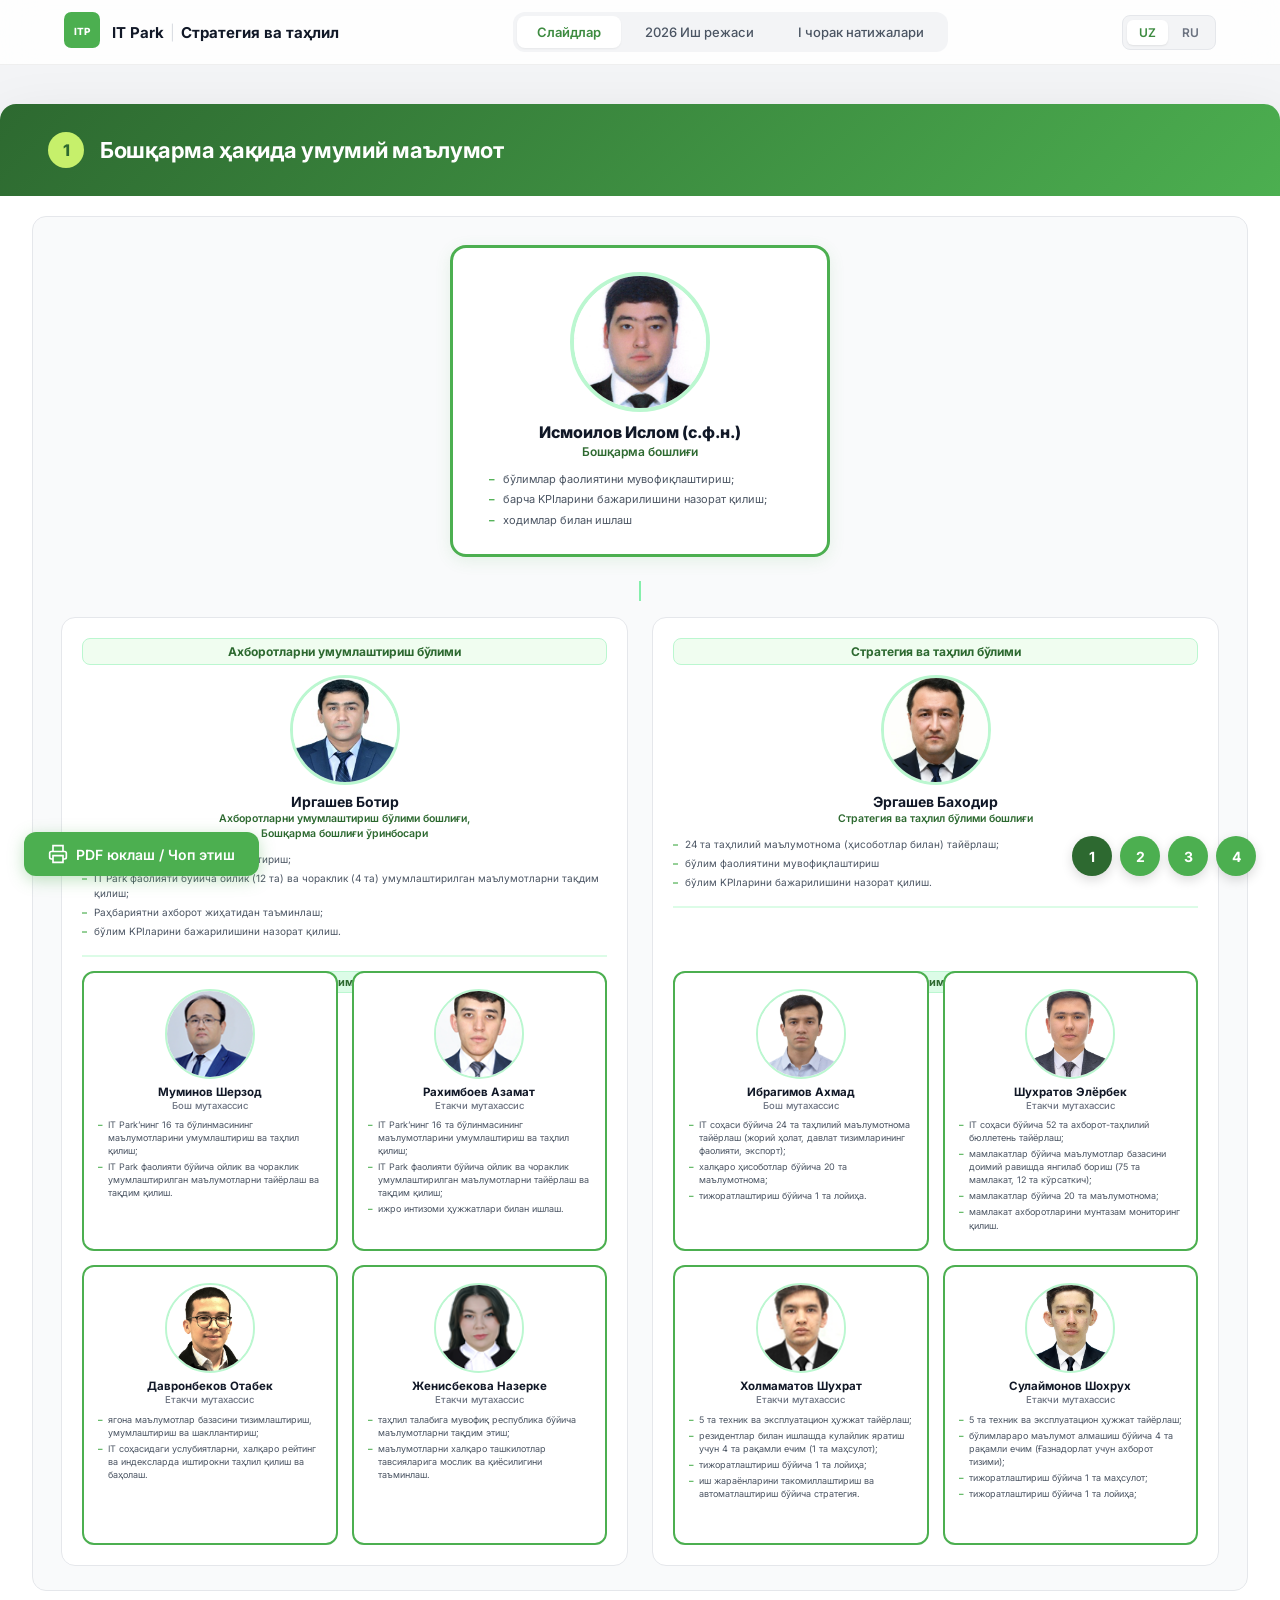
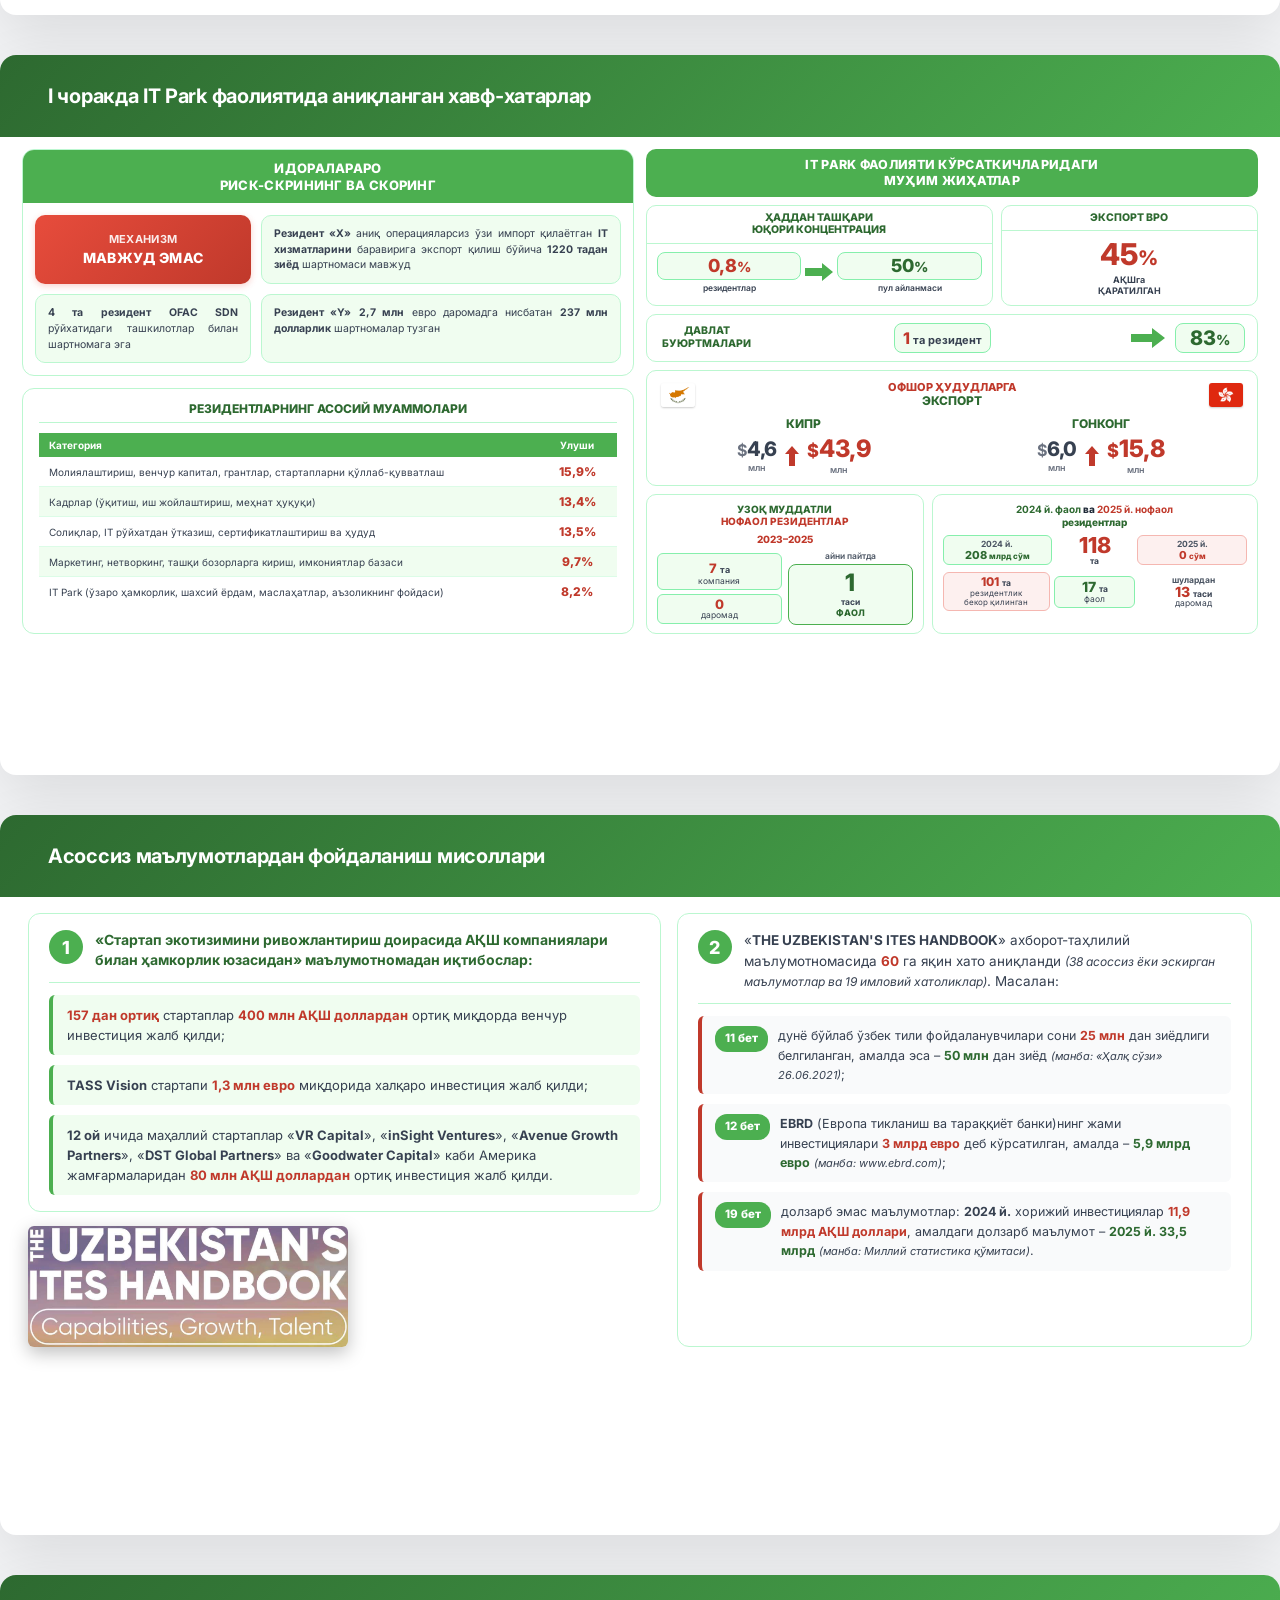
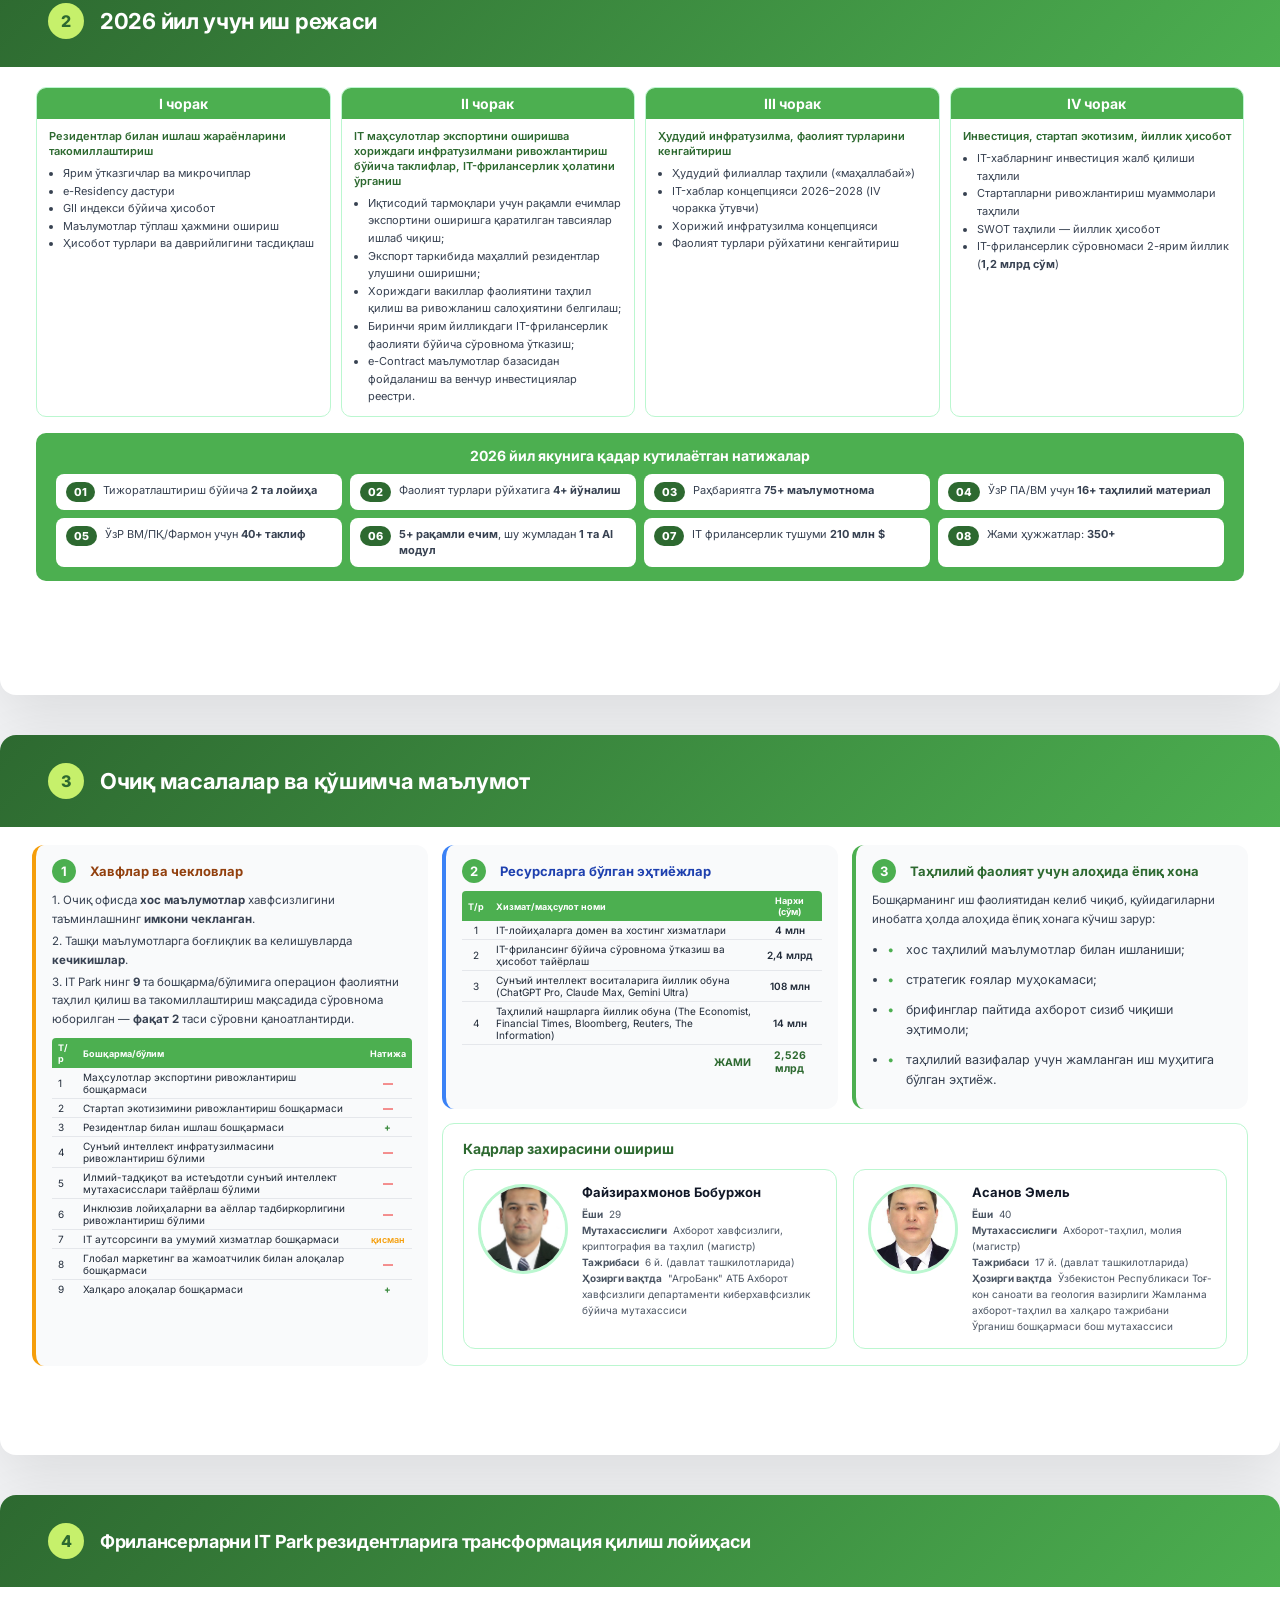
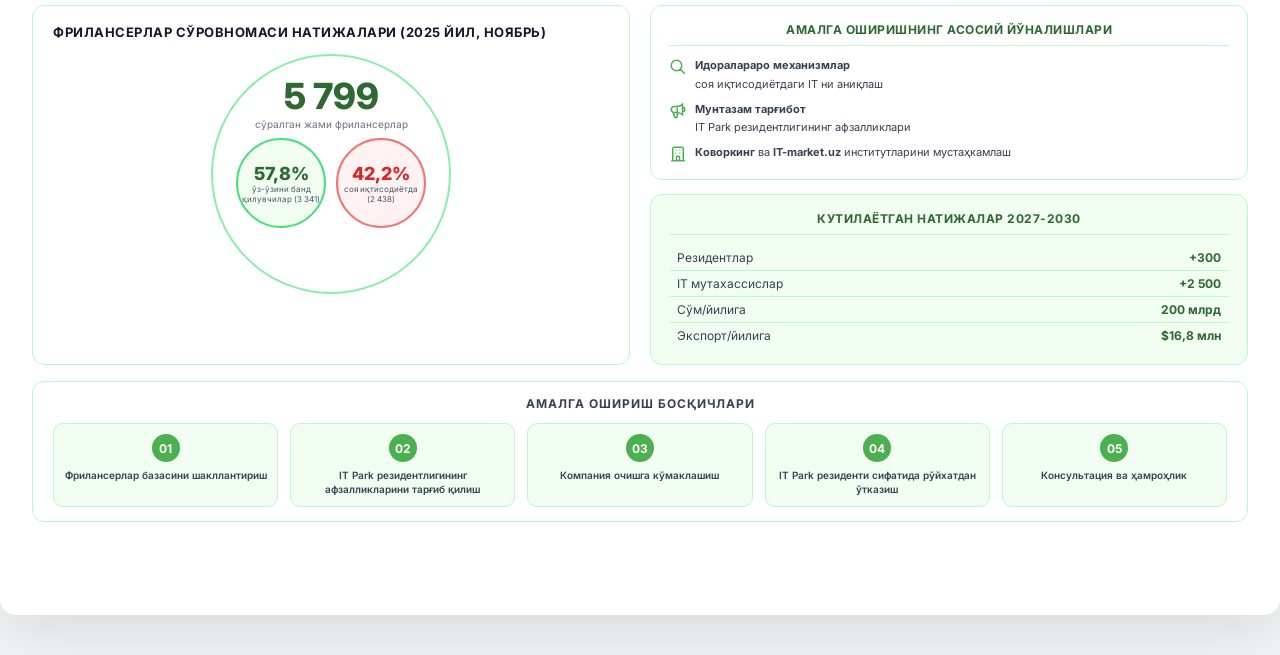
==== commit 004e2819: "test123" ====
--- a/s7x9k2m4.html
+++ b/s7x9k2m4.html
@@ -1347,6 +1347,85 @@
 </div>
 
 <!-- ================================================================ -->
+<!-- SLIDE 1C: АСОССИЗ МАЪЛУМОТЛАРДАН ФОЙДАЛАНИШ МИСОЛЛАРИ -->
+<!-- ================================================================ -->
+<div class="slide" id="slide1c">
+    <div class="slide-header">
+        <div class="slide-header-left">
+            <h1 style="font-size: 20px; line-height: 1.3;"><span class="lang-uz">Асоссиз маълумотлардан фойдаланиш мисоллари</span><span class="lang-ru">Примеры использования необоснованных данных</span></h1>
+        </div>
+    </div>
+
+    <div class="slide-body" style="padding: 16px 28px 20px;">
+        <div style="display: grid; grid-template-columns: 1.1fr 1fr; gap: 16px; height: 100%;">
+
+            <!-- LEFT COLUMN: Section 1 card (top) + Book image (bottom) -->
+            <div style="display: flex; flex-direction: column; gap: 14px; min-height: 0;">
+                <div style="background: var(--white); border: 1.5px solid var(--green-200); border-radius: 12px; padding: 16px 20px; display: flex; flex-direction: column;">
+                    <div style="display: flex; align-items: flex-start; gap: 12px; margin-bottom: 12px; padding-bottom: 12px; border-bottom: 1.5px solid var(--green-200);">
+                        <div style="background: var(--green-500); color: white; width: 34px; height: 34px; border-radius: 50%; display: flex; align-items: center; justify-content: center; font-weight: 800; font-size: 18px; flex-shrink: 0;">1</div>
+                        <div style="font-size: 14px; font-weight: 700; color: var(--green-700); line-height: 1.4;">
+                            <span class="lang-uz">«Стартап экотизимини ривожлантириш доирасида АҚШ компаниялари билан ҳамкорлик юзасидан» маълумотномадан иқтибослар:</span>
+                            <span class="lang-ru">Цитаты из справки «О сотрудничестве с компаниями США в рамках развития стартап-экосистемы»:</span>
+                        </div>
+                    </div>
+
+                    <div style="display: flex; flex-direction: column; gap: 10px; font-size: 13px; color: var(--gray-700); line-height: 1.55;">
+                        <div style="background: var(--green-50); border-left: 4px solid var(--green-500); border-radius: 6px; padding: 10px 14px;">
+                            <span class="lang-uz"><strong style="color: #c0392b;">157 дан ортиқ</strong> стартаплар <strong style="color: #c0392b;">400 млн АҚШ доллардан</strong> ортиқ миқдорда венчур инвестиция жалб қилди;</span>
+                            <span class="lang-ru">более <strong style="color: #c0392b;">157</strong> стартапов привлекли более <strong style="color: #c0392b;">$400 млн</strong> венчурных инвестиций;</span>
+                        </div>
+                        <div style="background: var(--green-50); border-left: 4px solid var(--green-500); border-radius: 6px; padding: 10px 14px;">
+                            <span class="lang-uz"><strong>TASS Vision</strong> стартапи <strong style="color: #c0392b;">1,3 млн евро</strong> миқдорида халқаро инвестиция жалб қилди;</span>
+                            <span class="lang-ru">стартап <strong>TASS Vision</strong> привлёк <strong style="color: #c0392b;">€1,3 млн</strong> международных инвестиций;</span>
+                        </div>
+                        <div style="background: var(--green-50); border-left: 4px solid var(--green-500); border-radius: 6px; padding: 10px 14px;">
+                            <span class="lang-uz"><strong>12 ой</strong> ичида маҳаллий стартаплар «<strong>VR Capital</strong>», «<strong>inSight Ventures</strong>», «<strong>Avenue Growth Partners</strong>», «<strong>DST Global Partners</strong>» ва «<strong>Goodwater Capital</strong>» каби Америка жамғармаларидан <strong style="color: #c0392b;">80 млн АҚШ доллардан</strong> ортиқ инвестиция жалб қилди.</span>
+                            <span class="lang-ru">За <strong>12 месяцев</strong> местные стартапы привлекли более <strong style="color: #c0392b;">$80 млн</strong> от американских фондов: «<strong>VR Capital</strong>», «<strong>inSight Ventures</strong>», «<strong>Avenue Growth Partners</strong>», «<strong>DST Global Partners</strong>» и «<strong>Goodwater Capital</strong>».</span>
+                        </div>
+                    </div>
+                </div>
+
+                <!-- Handbook image at bottom-left -->
+                <div style="flex: 1; display: flex; align-items: flex-end; justify-content: flex-start; min-height: 0;">
+                    <img src="sources/asd.png" alt="THE UZBEKISTAN'S ITES HANDBOOK" style="max-width: 320px; width: 100%; height: auto; max-height: 100%; object-fit: contain; box-shadow: 0 6px 18px rgba(0,0,0,0.25); border-radius: 6px;">
+                </div>
+            </div>
+
+            <!-- RIGHT COLUMN: Section 2 — ITES Handbook errors -->
+            <div style="background: var(--white); border: 1.5px solid var(--green-200); border-radius: 12px; padding: 16px 20px; display: flex; flex-direction: column;">
+                <!-- Header -->
+                <div style="display: flex; align-items: flex-start; gap: 12px; margin-bottom: 12px; padding-bottom: 12px; border-bottom: 1.5px solid var(--green-200);">
+                    <div style="background: var(--green-500); color: white; width: 34px; height: 34px; border-radius: 50%; display: flex; align-items: center; justify-content: center; font-weight: 800; font-size: 18px; flex-shrink: 0;">2</div>
+                    <div style="font-size: 13.5px; color: var(--gray-700); line-height: 1.5; flex: 1;">
+                        <span class="lang-uz">«<strong>THE UZBEKISTAN'S ITES HANDBOOK</strong>» ахборот-таҳлилий маълумотномасида <strong style="color: #c0392b;">60</strong> га яқин хато аниқланди <em style="font-size: 12px;">(38 асоссиз ёки эскирган маълумотлар ва 19 имловий хатоликлар)</em>. Масалан:</span>
+                        <span class="lang-ru">В справке «<strong>THE UZBEKISTAN'S ITES HANDBOOK</strong>» выявлено около <strong style="color: #c0392b;">60</strong> ошибок <em style="font-size: 12px;">(38 необоснованных/устаревших данных и 19 орфографических)</em>. Например:</span>
+                    </div>
+                </div>
+
+                <div style="display: flex; flex-direction: column; gap: 10px; font-size: 12.5px; color: var(--gray-700); line-height: 1.55;">
+                    <!-- Page 11 -->
+                    <div style="display: flex; gap: 10px; align-items: flex-start; background: var(--gray-50); border-radius: 6px; padding: 10px 13px; border-left: 4px solid #c0392b;">
+                        <span style="background: var(--green-500); color: white; font-size: 11.5px; font-weight: 800; padding: 4px 10px; border-radius: 12px; flex-shrink: 0; white-space: nowrap;"><span class="lang-uz">11 бет</span><span class="lang-ru">стр. 11</span></span>
+                        <span><span class="lang-uz">дунё бўйлаб ўзбек тили фойдаланувчилари сони <strong style="color: #c0392b;">25 млн</strong> дан зиёдлиги белгиланган, амалда эса – <strong style="color: var(--green-700);">50 млн</strong> дан зиёд <em style="font-size: 11px;">(манба: «Ҳалқ сўзи» 26.06.2021)</em>;</span><span class="lang-ru">указано <strong style="color: #c0392b;">25 млн</strong> носителей узбекского языка, фактически — более <strong style="color: var(--green-700);">50 млн</strong>;</span></span>
+                    </div>
+                    <!-- Page 12 -->
+                    <div style="display: flex; gap: 10px; align-items: flex-start; background: var(--gray-50); border-radius: 6px; padding: 10px 13px; border-left: 4px solid #c0392b;">
+                        <span style="background: var(--green-500); color: white; font-size: 11.5px; font-weight: 800; padding: 4px 10px; border-radius: 12px; flex-shrink: 0; white-space: nowrap;"><span class="lang-uz">12 бет</span><span class="lang-ru">стр. 12</span></span>
+                        <span><span class="lang-uz"><strong>EBRD</strong> (Европа тикланиш ва тараққиёт банки)нинг жами инвестициялари <strong style="color: #c0392b;">3 млрд евро</strong> деб кўрсатилган, амалда – <strong style="color: var(--green-700);">5,9 млрд евро</strong> <em style="font-size: 11px;">(манба: www.ebrd.com)</em>;</span><span class="lang-ru">указано <strong style="color: #c0392b;">€3 млрд</strong> инвестиций EBRD, фактически — <strong style="color: var(--green-700);">€5,9 млрд</strong>;</span></span>
+                    </div>
+                    <!-- Page 19 -->
+                    <div style="display: flex; gap: 10px; align-items: flex-start; background: var(--gray-50); border-radius: 6px; padding: 10px 13px; border-left: 4px solid #c0392b;">
+                        <span style="background: var(--green-500); color: white; font-size: 11.5px; font-weight: 800; padding: 4px 10px; border-radius: 12px; flex-shrink: 0; white-space: nowrap;"><span class="lang-uz">19 бет</span><span class="lang-ru">стр. 19</span></span>
+                        <span><span class="lang-uz">долзарб эмас маълумотлар: <strong>2024 й.</strong> хорижий инвестициялар <strong style="color: #c0392b;">11,9 млрд АҚШ доллари</strong>, амалдаги долзарб маълумот – <strong style="color: var(--green-700);">2025 й. 33,5 млрд</strong> <em style="font-size: 11px;">(манба: Миллий статистика қўмитаси)</em>.</span><span class="lang-ru">устаревшие данные: ПИИ в <strong>2024 г.</strong> — <strong style="color: #c0392b;">$11,9 млрд</strong>, актуальные — <strong style="color: var(--green-700);">$33,5 млрд в 2025 г.</strong></span></span>
+                    </div>
+                </div>
+            </div>
+        </div>
+    </div>
+</div>
+
+<!-- ================================================================ -->
 <!-- SLIDE 2: 2026 ЙИЛ ИШ РЕЖАСИ -->
 <!-- ================================================================ -->
 <div class="slide" id="slide2">
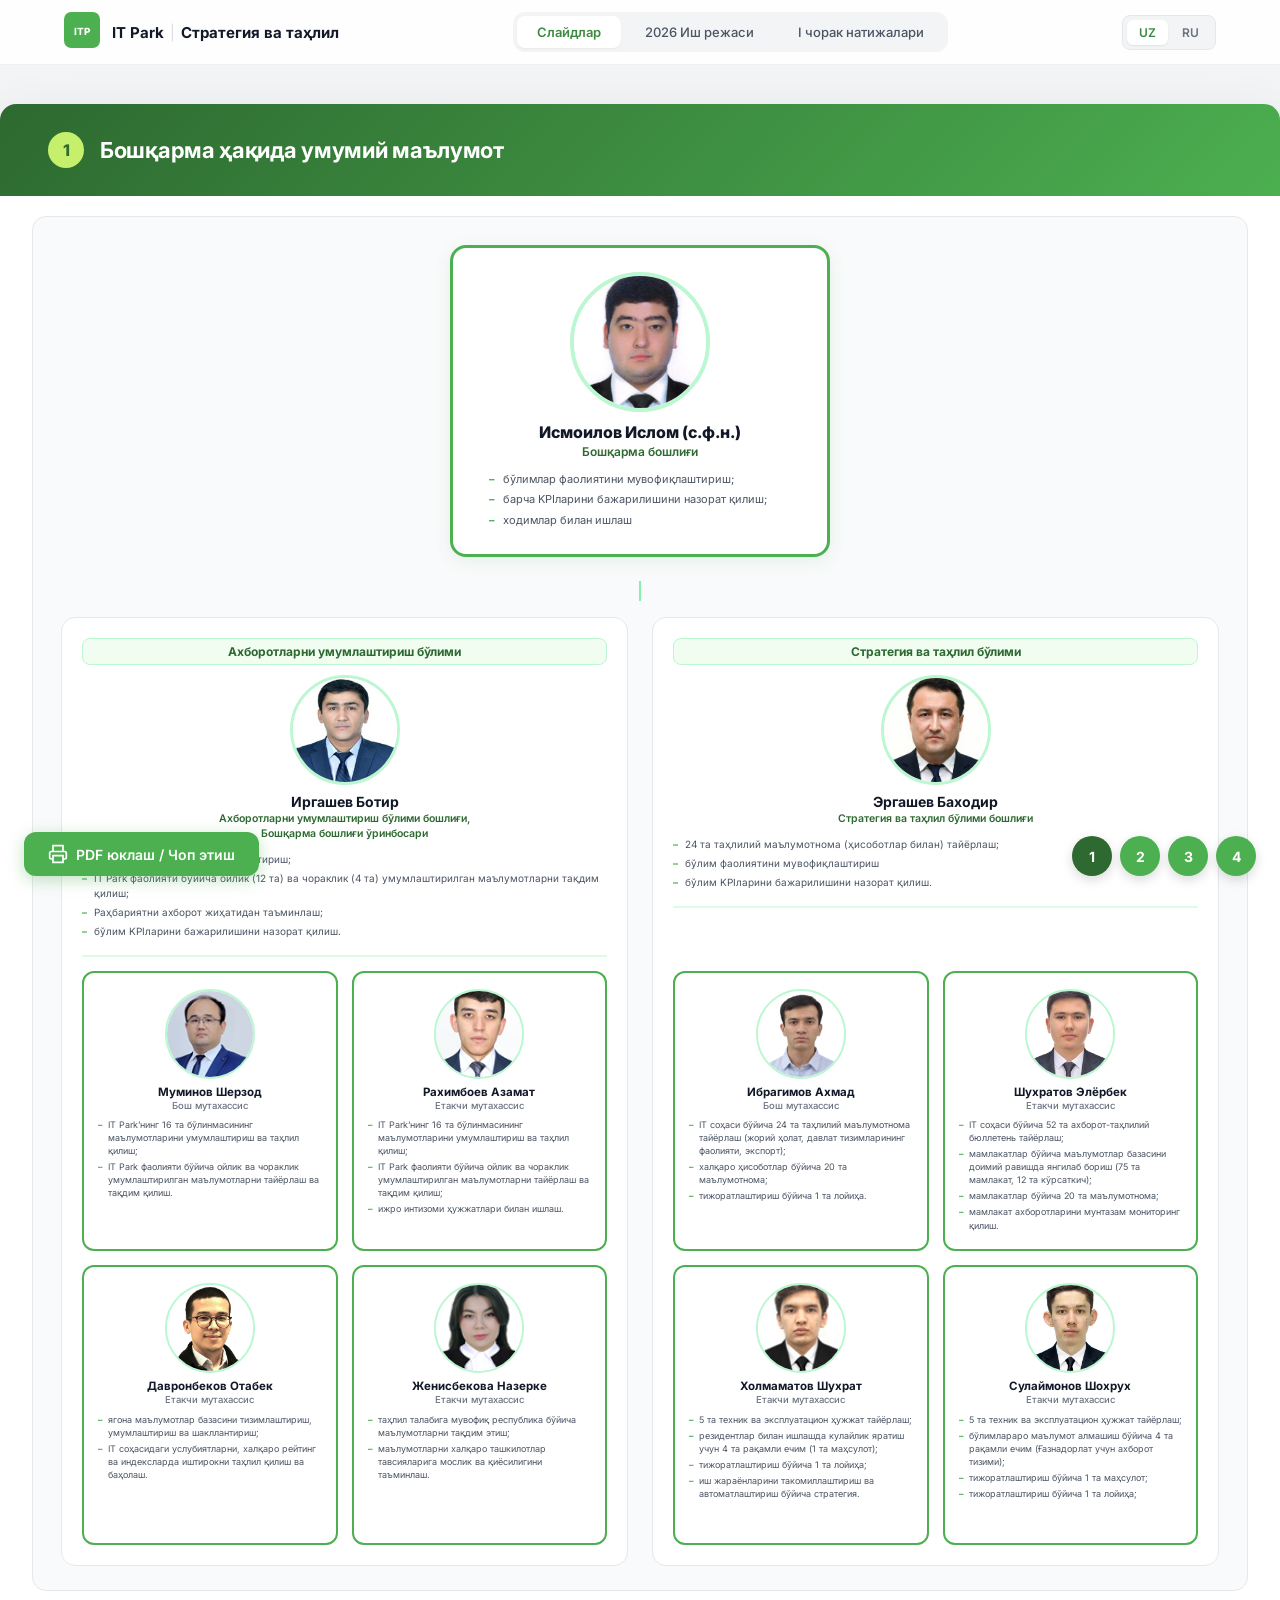
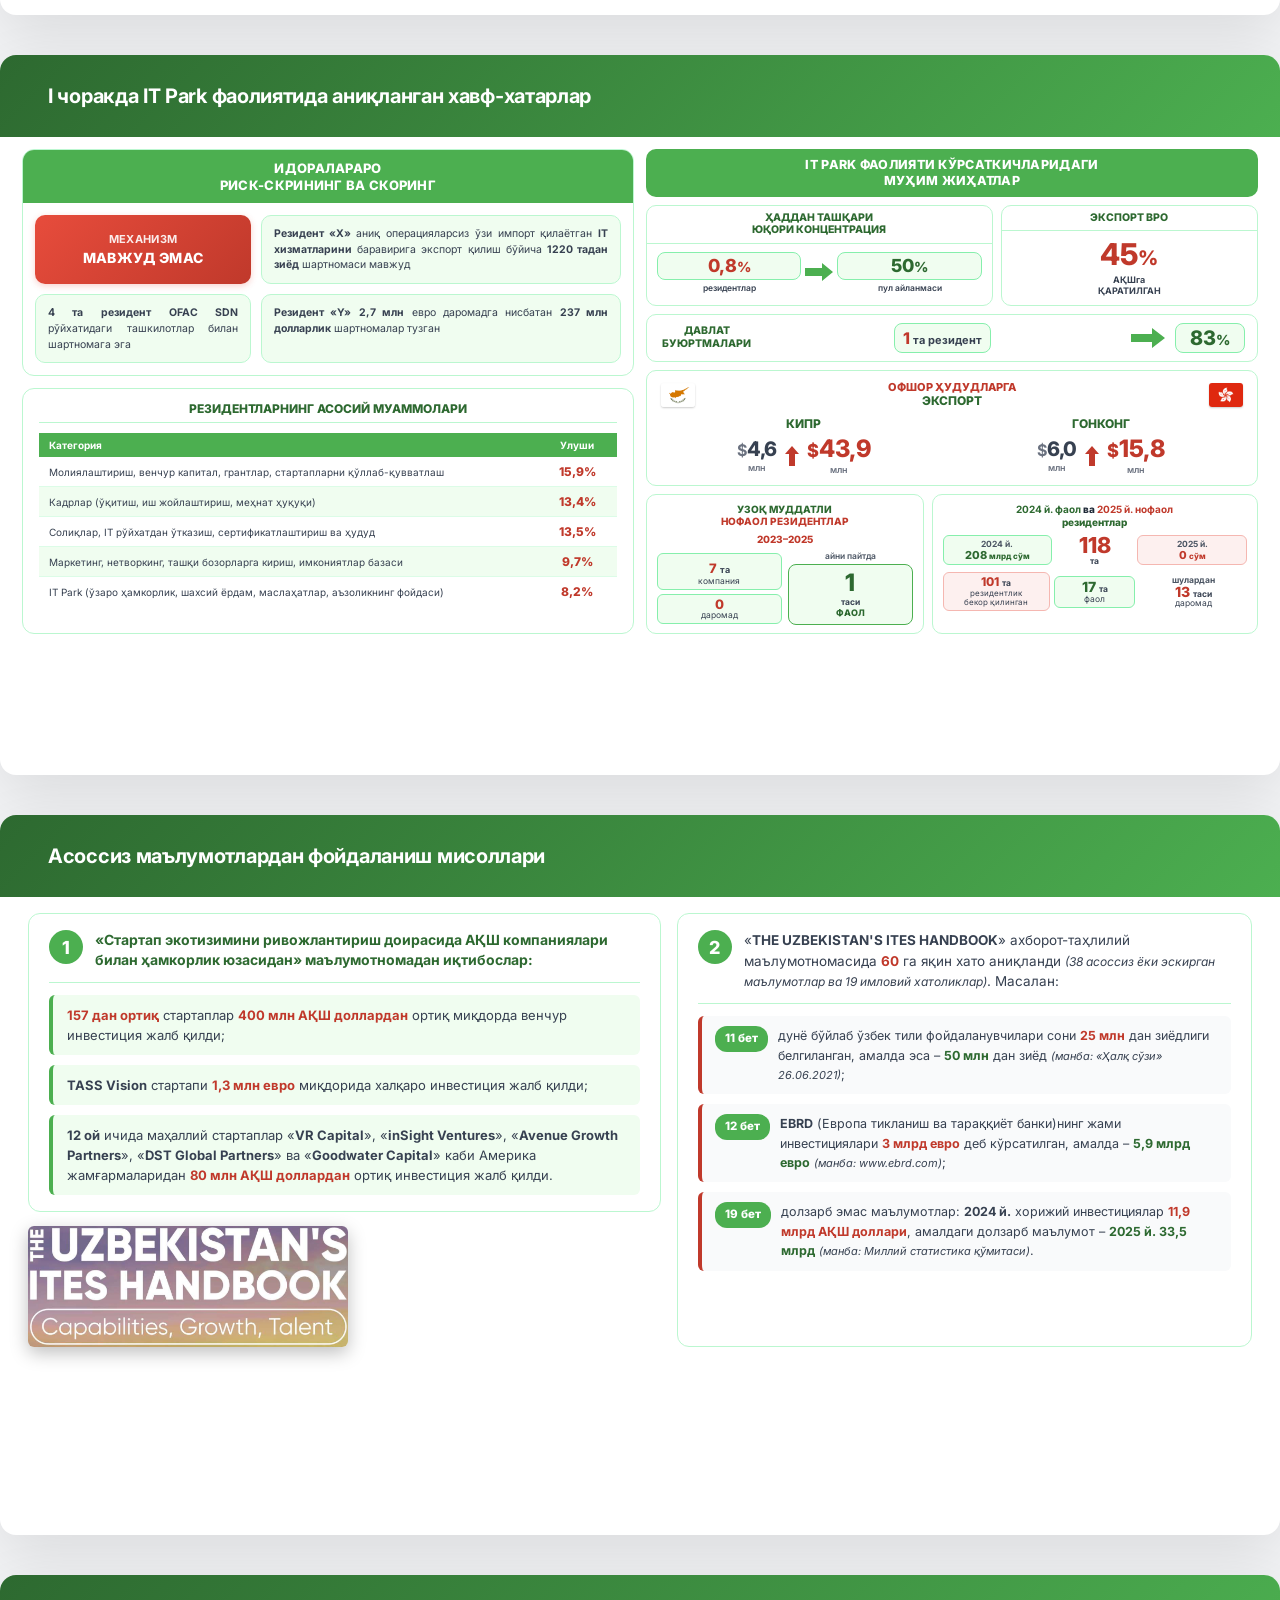
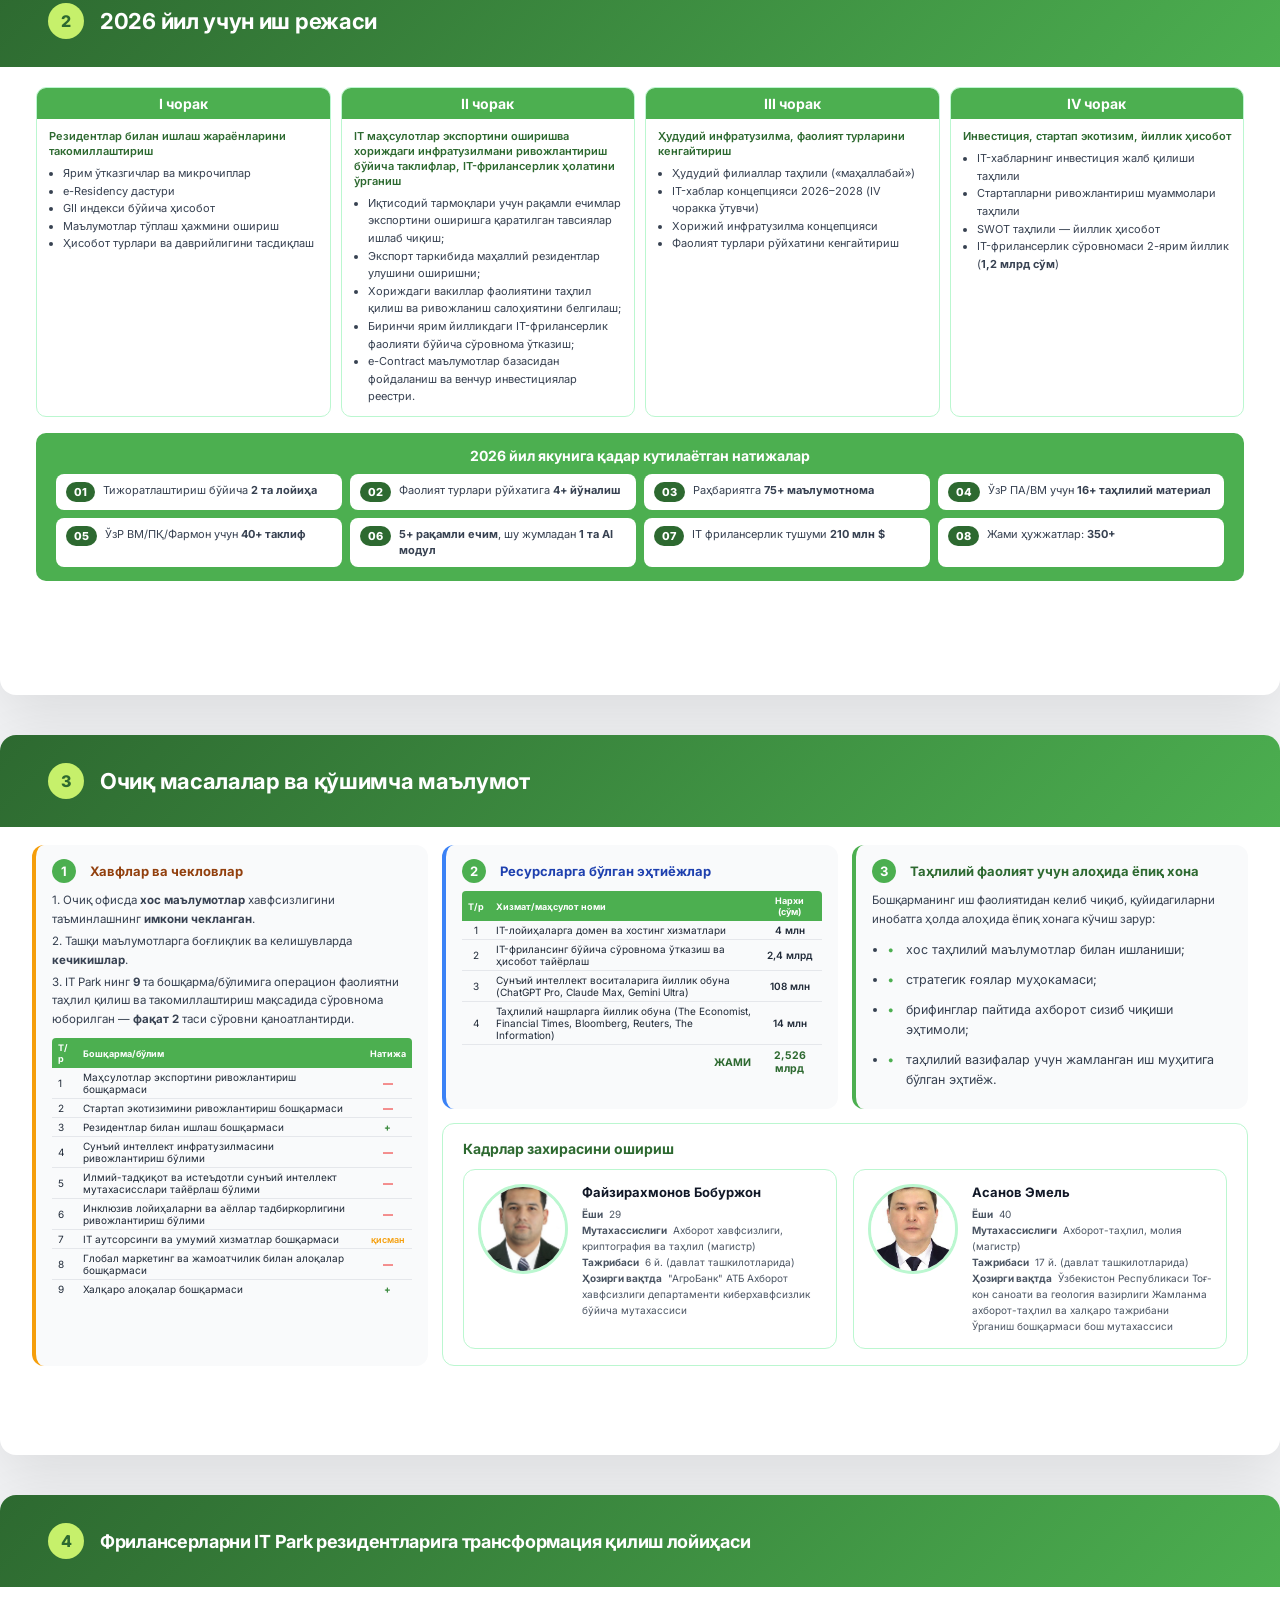
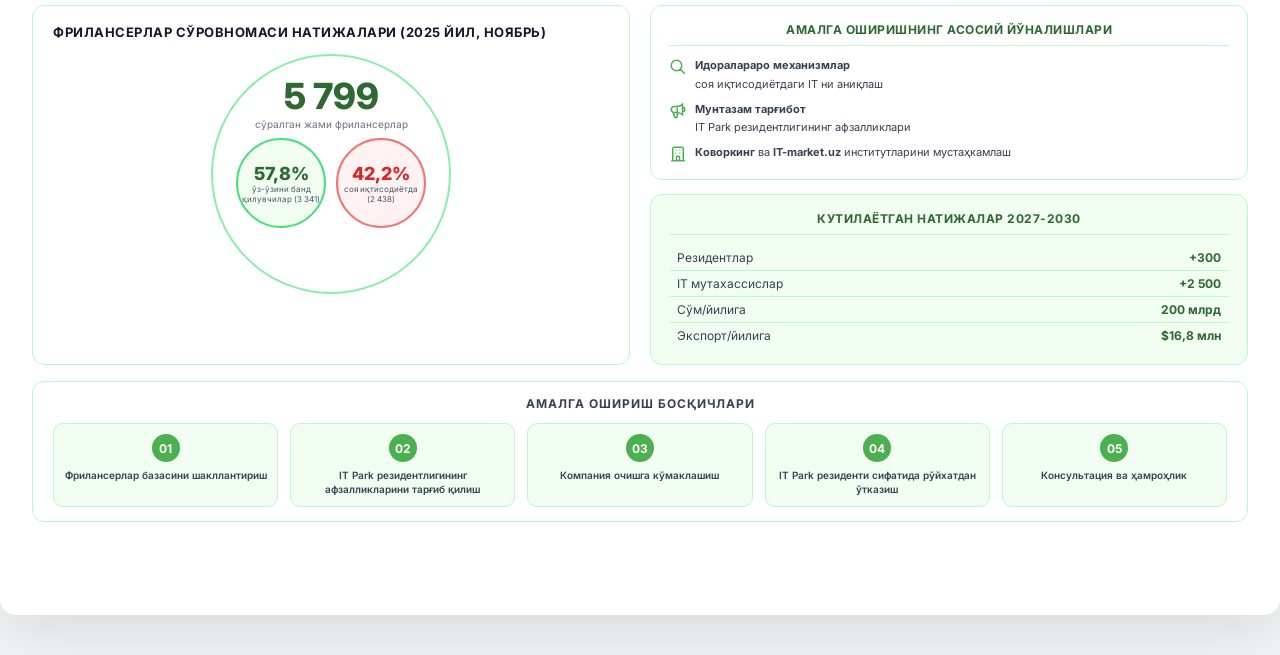
==== commit 9bbaae83: "test123" ====
--- a/s7x9k2m4.html
+++ b/s7x9k2m4.html
@@ -929,12 +929,6 @@
                         </ul>
                     </div>
 
-                    <div class="org-section-divider">
-                        <div class="line"></div>
-                        <span><span class="lang-uz">Ходимлар</span><span class="lang-ru">Сотрудники</span></span>
-                        <div class="line"></div>
-                    </div>
-
                     <div class="org-staff-grid">
                         <div class="org-staff-card">
                             <img src="sources/sherzod.png" alt="Муминов Шерзод" class="org-photo">
@@ -992,12 +986,6 @@
                             <li><span class="lang-uz">бўлим фаолиятини мувофиқлаштириш</span><span class="lang-ru">координация деятельности отдела</span></li>
                             <li><span class="lang-uz">бўлим KPIларини бажарилишини назорат қилиш.</span><span class="lang-ru">контроль за исполнением KPI отдела.</span></li>
                         </ul>
-                    </div>
-
-                    <div class="org-section-divider">
-                        <div class="line"></div>
-                        <span><span class="lang-uz">Ходимлар</span><span class="lang-ru">Сотрудники</span></span>
-                        <div class="line"></div>
                     </div>
 
                     <div class="org-staff-grid">
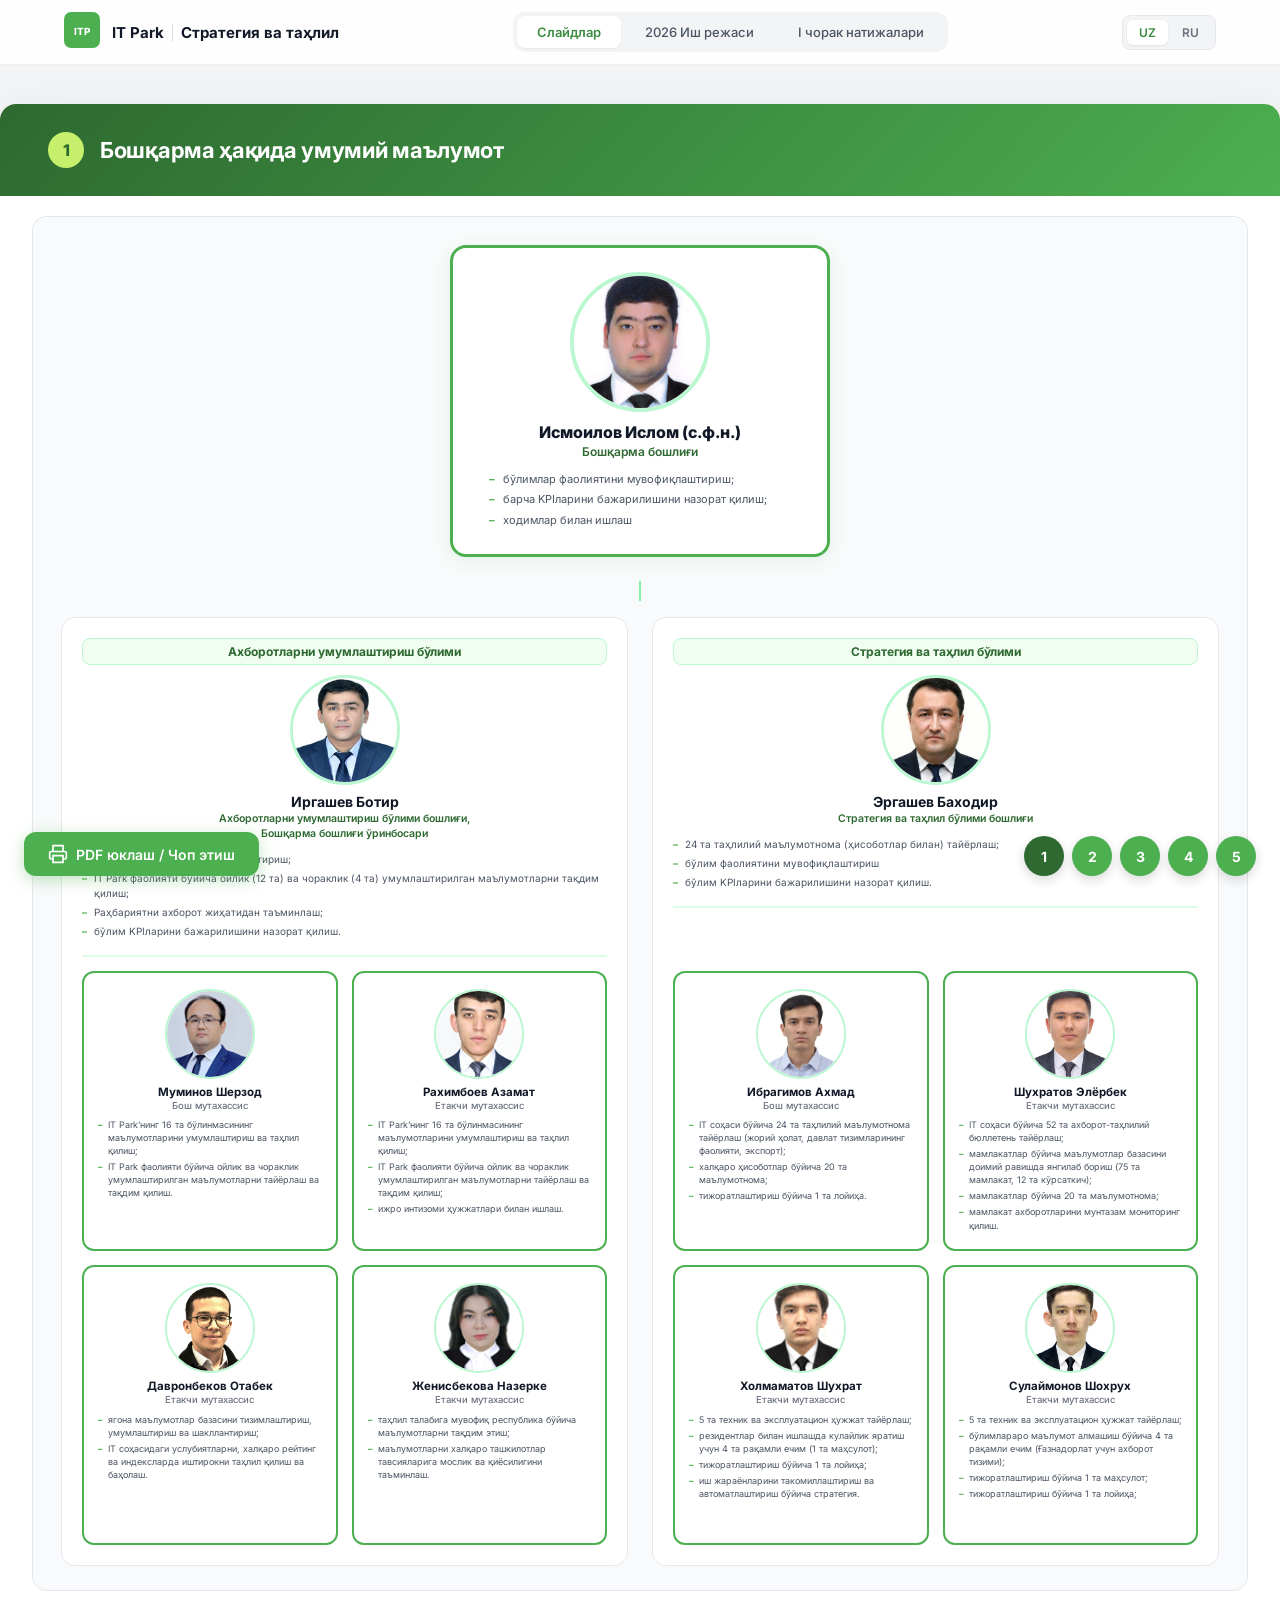
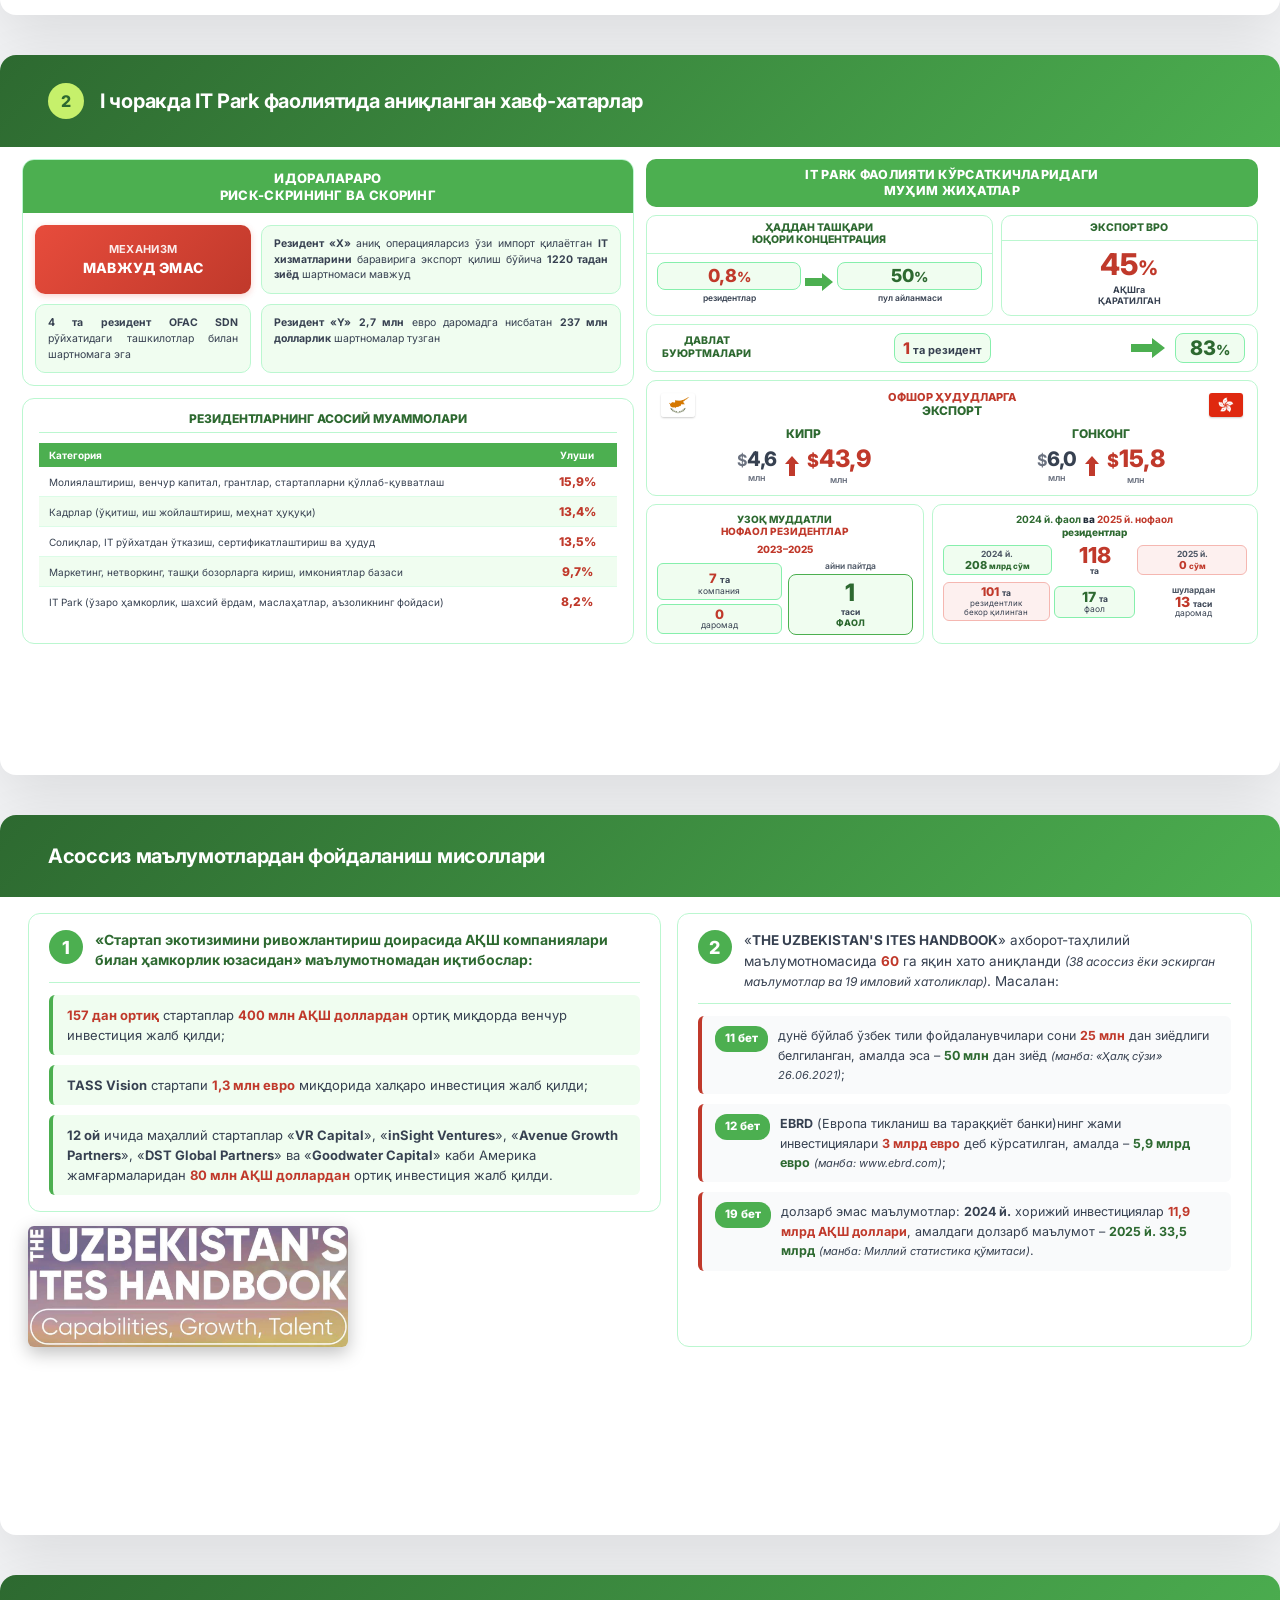
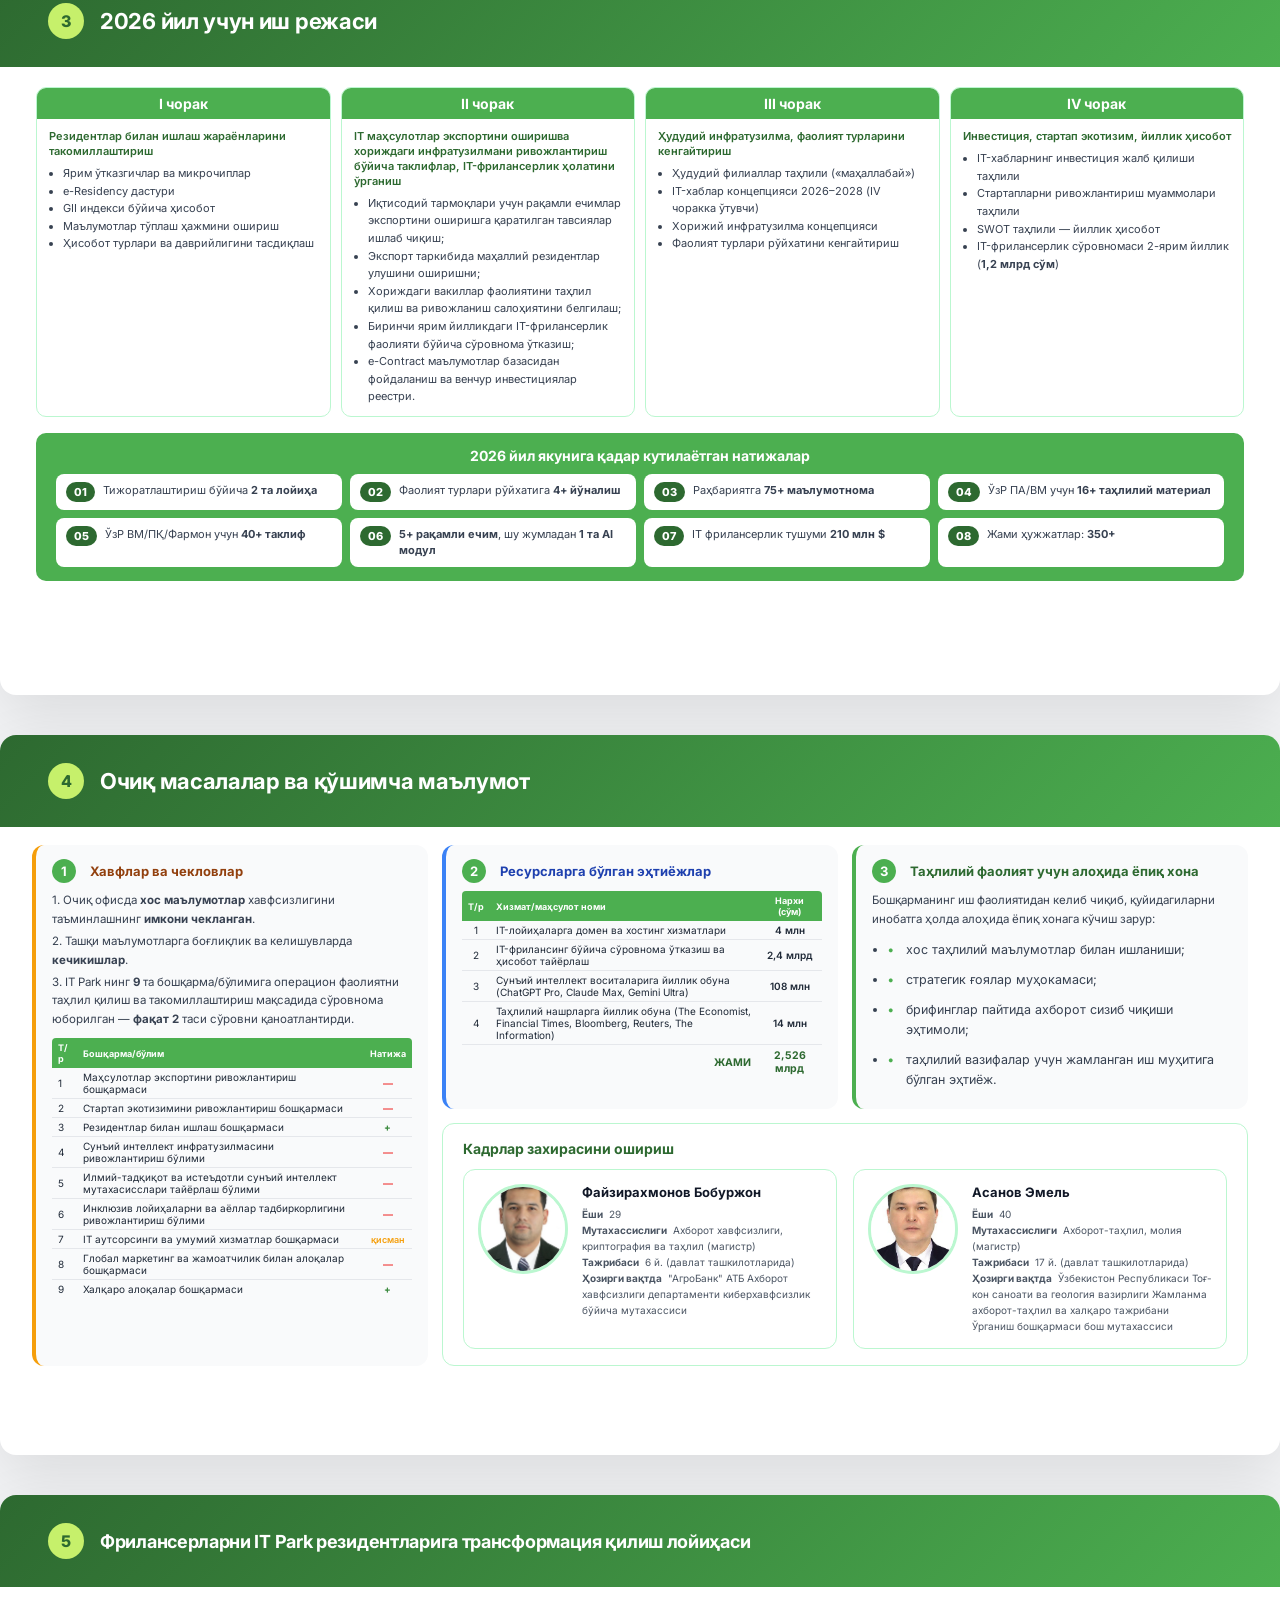
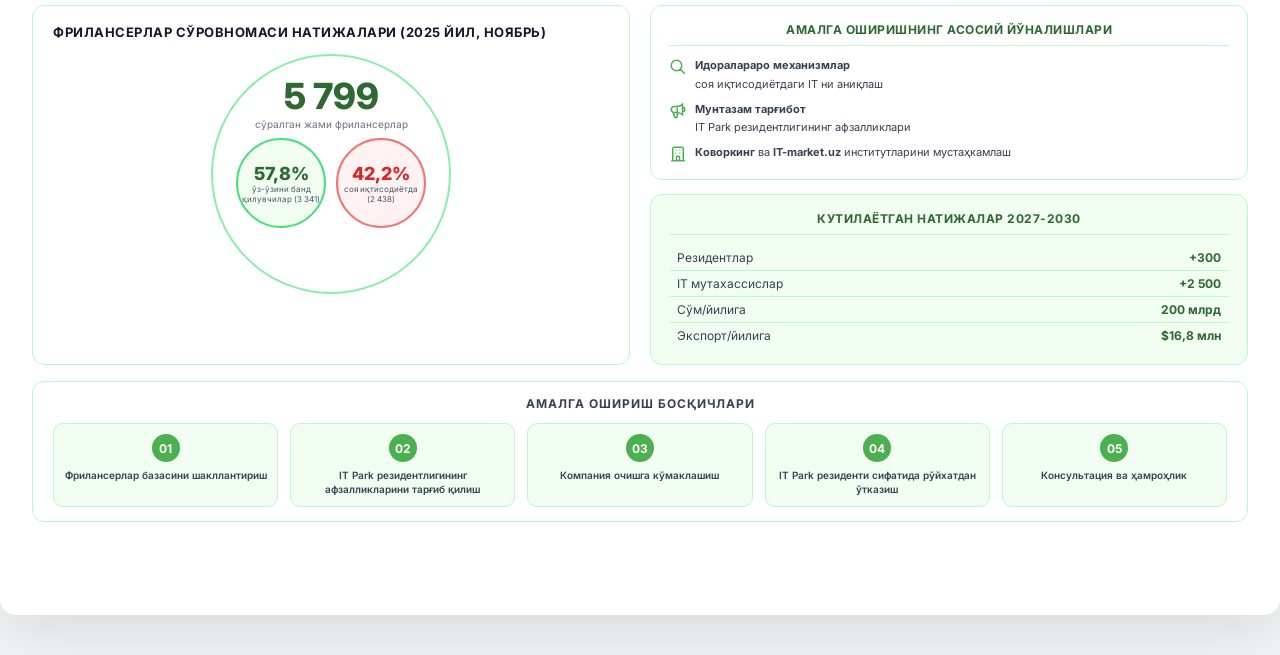
==== commit b92431fb: "test123" ====
--- a/s7x9k2m4.html
+++ b/s7x9k2m4.html
@@ -871,9 +871,10 @@
 <!-- Slide Navigation -->
 <div class="slides-nav">
     <a href="#slide1" class="active">1</a>
-    <a href="#slide2">2</a>
-    <a href="#slide3">3</a>
-    <a href="#slide4">4</a>
+    <a href="#slide1b">2</a>
+    <a href="#slide2">3</a>
+    <a href="#slide3">4</a>
+    <a href="#slide4">5</a>
 </div>
 
 <!-- ================================================================ -->
@@ -1045,6 +1046,7 @@
 <div class="slide" id="slide1b">
     <div class="slide-header">
         <div class="slide-header-left">
+            <div class="slide-number">2</div>
             <h1 style="font-size: 20px; line-height: 1.3;"><span class="lang-uz">I чоракда IT Park фаолиятида аниқланган хавф-хатарлар</span><span class="lang-ru">Риски, выявленные в деятельности IT Park в I квартале</span></h1>
         </div>
     </div>
@@ -1419,7 +1421,7 @@
 <div class="slide" id="slide2">
     <div class="slide-header">
         <div class="slide-header-left">
-            <div class="slide-number">2</div>
+            <div class="slide-number">3</div>
             <h1><span class="lang-uz">2026 йил учун иш режаси</span><span class="lang-ru">Рабочий план на 2026 год</span></h1>
         </div>
     </div>
@@ -1579,7 +1581,7 @@
 <div class="slide" id="slide3">
     <div class="slide-header">
         <div class="slide-header-left">
-            <div class="slide-number">3</div>
+            <div class="slide-number">4</div>
             <h1><span class="lang-uz">Очиқ масалалар ва қўшимча маълумот</span><span class="lang-ru">Открытые вопросы и дополнительная информация</span></h1>
         </div>
     </div>
@@ -1723,7 +1725,7 @@
 <div class="slide" id="slide4">
     <div class="slide-header">
         <div class="slide-header-left">
-            <div class="slide-number">4</div>
+            <div class="slide-number">5</div>
             <h1 style="font-size: 18px; line-height: 1.3;">
                 <span class="lang-uz">Фрилансерларни IT Park резидентларига трансформация қилиш лойиҳаси</span>
                 <span class="lang-ru">Проект по трансформации фрилансеров в резидентов IT Park</span>
